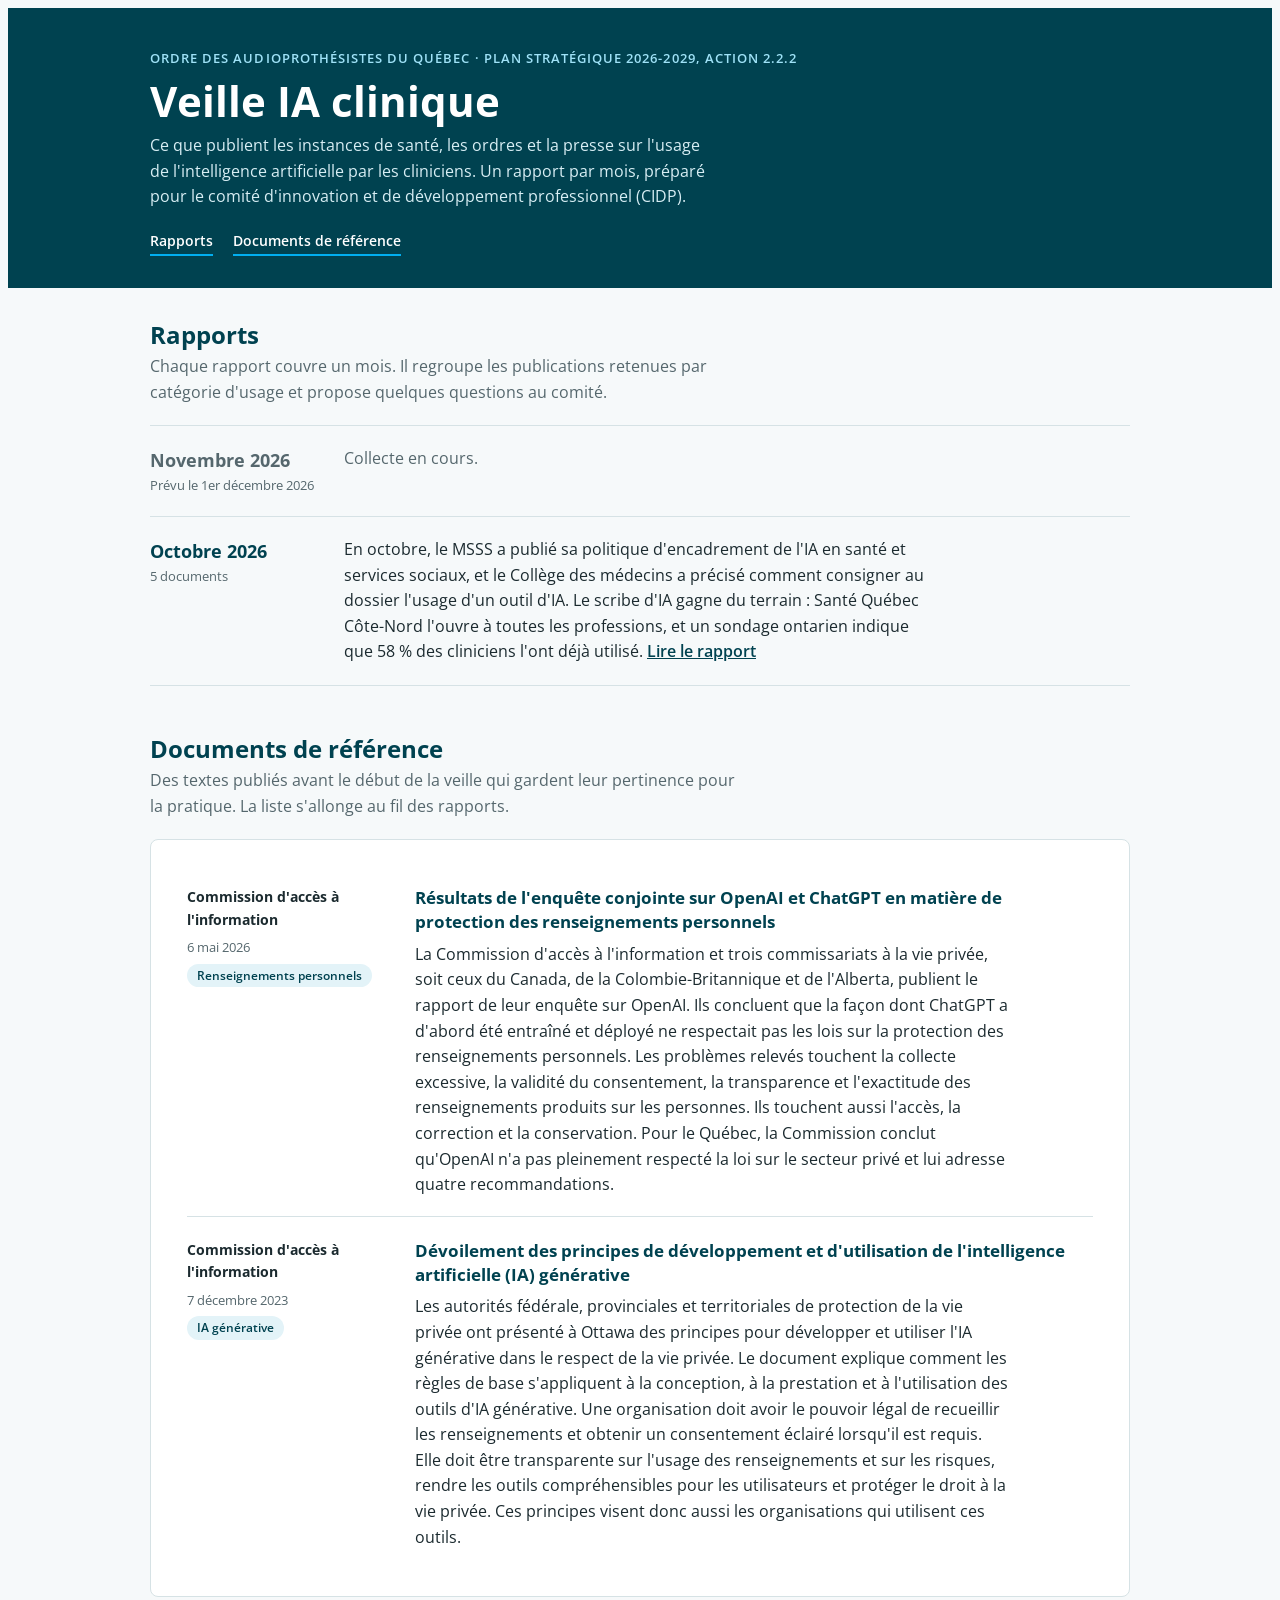
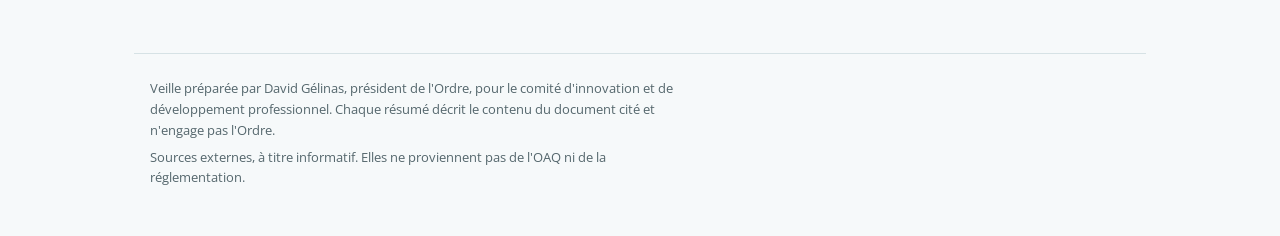
==== index.html @ c9b556d6 "Au plus 5 documents par rapport, grille de sélection ; octobre ramené à 5 Co-Authored-By: Claude Opu" ====
<!doctype html>
<html lang="fr-CA">
<head>
<meta charset="utf-8">
<meta name="viewport" content="width=device-width, initial-scale=1, viewport-fit=cover">
<title>Veille IA clinique</title>
<link rel="stylesheet" href="https://fonts.googleapis.com/css2?family=Open+Sans:ital,wght@0,400;0,600;0,700;1,400&amp;display=swap">
<link rel="stylesheet" href="assets/style.css">
</head>
<body>
<header class="bandeau">
  <div class="cadre">
    <span class="surtitre">Ordre des audioprothésistes du Québec · Plan stratégique 2026-2029, action 2.2.2</span>
    <h1>Veille IA clinique</h1>
    <p class="sous-titre">Ce que publient les instances de santé, les ordres et la presse sur l'usage de l'intelligence artificielle par les cliniciens. Un rapport par mois, préparé pour le comité d'innovation et de développement professionnel (CIDP).</p>
    <nav class="onglets" aria-label="Sections">
      <a href="#rapports">Rapports</a>
      <a href="#references">Documents de référence</a>
    </nav>
  </div>
</header>
<main>
  <div class="cadre">
    <section id="rapports" aria-labelledby="t-rapports">
      <div>
        <h2 id="t-rapports">Rapports</h2>
        <p class="intro">Chaque rapport couvre un mois. Il regroupe les publications retenues par catégorie d'usage et propose quelques questions au comité.</p>
      </div>
      <div class="liste-rapports">
        <div class="rapport-ligne a-venir">
          <div><div class="mois">Novembre 2026</div><div class="compte">Prévu le 1er décembre 2026</div></div>
          <p>Collecte en cours.</p>
        </div>
        <div class="rapport-ligne">
          <div><div class="mois">Octobre 2026</div><div class="compte">5 documents</div></div>
          <p>En octobre, le MSSS a publié sa politique d&#x27;encadrement de l&#x27;IA en santé et services sociaux, et le Collège des médecins a précisé comment consigner au dossier l&#x27;usage d&#x27;un outil d&#x27;IA. Le scribe d&#x27;IA gagne du terrain : Santé Québec Côte-Nord l&#x27;ouvre à toutes les professions, et un sondage ontarien indique que 58 % des cliniciens l&#x27;ont déjà utilisé. <a href="rapports/2026-10.html">Lire le rapport</a></p>
        </div>
      </div>
    </section>
    <section id="references" aria-labelledby="t-ref">
      <div>
        <h2 id="t-ref">Documents de référence</h2>
        <p class="intro">Des textes publiés avant le début de la veille qui gardent leur pertinence pour la pratique. La liste s'allonge au fil des rapports.</p>
      </div>
      <div class="rapport">
        <div class="rubrique">
        <div class="doc">
          <div class="meta"><span class="org">Commission d&#x27;accès à l&#x27;information</span><time datetime="2026-05-06">6 mai 2026</time><span class="puce">Renseignements personnels</span></div>
          <div class="corps">
            <h4><a href="https://www.cai.gouv.qc.ca/actualites/resultats-enquete-conjointe-sur-openai-chatgpt">Résultats de l&#x27;enquête conjointe sur OpenAI et ChatGPT en matière de protection des renseignements personnels</a></h4>
            <p>La Commission d&#x27;accès à l&#x27;information et trois commissariats à la vie privée, soit ceux du Canada, de la Colombie-Britannique et de l&#x27;Alberta, publient le rapport de leur enquête sur OpenAI. Ils concluent que la façon dont ChatGPT a d&#x27;abord été entraîné et déployé ne respectait pas les lois sur la protection des renseignements personnels. Les problèmes relevés touchent la collecte excessive, la validité du consentement, la transparence et l&#x27;exactitude des renseignements produits sur les personnes. Ils touchent aussi l&#x27;accès, la correction et la conservation. Pour le Québec, la Commission conclut qu&#x27;OpenAI n&#x27;a pas pleinement respecté la loi sur le secteur privé et lui adresse quatre recommandations.</p>
          </div>
        </div>
        <div class="doc">
          <div class="meta"><span class="org">Commission d&#x27;accès à l&#x27;information</span><time datetime="2023-12-07">7 décembre 2023</time><span class="puce">IA générative</span></div>
          <div class="corps">
            <h4><a href="https://www.cai.gouv.qc.ca/actualites/devoilement-principes-developpement-et-utilisation-intelligence-artificielle-ia-generative">Dévoilement des principes de développement et d&#x27;utilisation de l&#x27;intelligence artificielle (IA) générative</a></h4>
            <p>Les autorités fédérale, provinciales et territoriales de protection de la vie privée ont présenté à Ottawa des principes pour développer et utiliser l&#x27;IA générative dans le respect de la vie privée. Le document explique comment les règles de base s&#x27;appliquent à la conception, à la prestation et à l&#x27;utilisation des outils d&#x27;IA générative. Une organisation doit avoir le pouvoir légal de recueillir les renseignements et obtenir un consentement éclairé lorsqu&#x27;il est requis. Elle doit être transparente sur l&#x27;usage des renseignements et sur les risques, rendre les outils compréhensibles pour les utilisateurs et protéger le droit à la vie privée. Ces principes visent donc aussi les organisations qui utilisent ces outils.</p>
          </div>
        </div>
        </div>
      </div>
    </section>
  </div>
</main>
<footer>
  <div class="cadre">
    <p>Veille préparée par David Gélinas, président de l'Ordre, pour le comité d'innovation et de développement professionnel. Chaque résumé décrit le contenu du document cité et n'engage pas l'Ordre.</p>
    <p>Sources externes, à titre informatif. Elles ne proviennent pas de l'OAQ ni de la réglementation.</p>
  </div>
</footer>
</body>
</html>
---- assets/style.css ----
/* Bandeau plein largeur, puis une colonne de lecture. Chaque document = méta à gauche, résumé à droite (empilés sur téléphone) */
:root {
  --encre: #004250;      /* bleu-vert OAQ */
  --vif: #01AEF0;        /* accent OAQ, filets et puces seulement */
  --fond: #F6F9FA;
  --surface: #FFFFFF;
  --texte: #1B2A2F;
  --doux: #55676D;
  --filet: #D6E2E5;
  --bandeau-texte: #FFFFFF;
  --puce-fond: #E3F3F8;
  --puce-texte: #004250;
  --avis-fond: #FFF7E0;
  --avis-texte: #5C4300;
  --corps: "Open Sans", "Segoe UI", system-ui, -apple-system, sans-serif;
}
@media (prefers-color-scheme: dark) {
  :root:not([data-theme="light"]) {
    --encre: #7FD3EC; --vif: #01AEF0; --fond: #0E1A1E; --surface: #15252A; --texte: #E4EEF0;
    --doux: #9DB1B6; --filet: #26393F; --bandeau-texte: #FFFFFF; --puce-fond: #1D3A43; --puce-texte: #BEE9F6;
    --avis-fond: #3A3014; --avis-texte: #F3DFA6; color-scheme: dark;
  }
}
:root[data-theme="dark"] {
  --encre: #7FD3EC; --vif: #01AEF0; --fond: #0E1A1E; --surface: #15252A; --texte: #E4EEF0;
  --doux: #9DB1B6; --filet: #26393F; --bandeau-texte: #FFFFFF; --puce-fond: #1D3A43; --puce-texte: #BEE9F6;
  --avis-fond: #3A3014; --avis-texte: #F3DFA6; color-scheme: dark;
}
body { background: var(--fond); color: var(--texte); font-family: var(--corps); font-size: 16px; line-height: 1.6; }
.cadre { max-width: 980px; margin: 0 auto; padding-left: max(16px, env(safe-area-inset-left, 0px)); padding-right: max(16px, env(safe-area-inset-right, 0px)); }
header.bandeau { background: #004250; color: var(--bandeau-texte); }
header.bandeau .cadre { padding-block: 40px 32px; display: grid; gap: 8px; }
.surtitre { font-size: 13px; font-weight: 600; letter-spacing: .08em; text-transform: uppercase; color: #9FE2F7; }
h1 { margin: 0; font-size: clamp(30px, 5vw, 42px); line-height: 1.15; font-weight: 700; text-wrap: balance; }
.sous-titre { margin: 0; max-width: 62ch; color: #D7EEF4; }
nav.onglets { display: flex; flex-wrap: wrap; gap: 8px 20px; margin-top: 12px; }
nav.onglets a { color: #FFFFFF; font-weight: 600; font-size: 14px; text-decoration: none; border-bottom: 2px solid var(--vif); padding-bottom: 2px; }
nav.onglets a:focus-visible, a:focus-visible { outline: 2px solid var(--vif); outline-offset: 3px; }
main .cadre { padding-block: 32px 56px; display: grid; gap: 48px; }
h2 { margin: 0 0 4px; font-size: 24px; line-height: 1.25; color: var(--encre); text-wrap: balance; }
h3 { margin: 0; font-size: 18px; line-height: 1.35; text-wrap: balance; }
.intro { margin: 0; color: var(--doux); max-width: 65ch; }
section { display: grid; gap: 20px; }

/* Liste des rapports */
.liste-rapports { display: grid; gap: 0; border-top: 1px solid var(--filet); }
.rapport-ligne { display: grid; grid-template-columns: 170px 1fr; gap: 8px 24px; padding-block: 20px; border-bottom: 1px solid var(--filet); }
.rapport-ligne .mois { font-weight: 700; color: var(--encre); font-size: 18px; }
.rapport-ligne .compte { font-size: 13px; color: var(--doux); font-variant-numeric: tabular-nums; }
.rapport-ligne p { margin: 0; max-width: 65ch; }
.rapport-ligne a { color: var(--encre); font-weight: 600; }
.rapport-ligne.a-venir .mois, .rapport-ligne.a-venir p { color: var(--doux); }

/* Rapport */
.rapport { background: var(--surface); border: 1px solid var(--filet); border-radius: 8px; padding: 28px clamp(16px, 4vw, 36px); display: grid; gap: 28px; }
.rapport-tete { display: grid; gap: 8px; border-bottom: 3px solid var(--vif); padding-bottom: 20px; }
.rapport-tete .resume { margin: 0; max-width: 68ch; font-size: 17px; }
.rubrique { display: grid; gap: 4px; }
.rubrique > h3 { font-size: 13px; letter-spacing: .08em; text-transform: uppercase; color: var(--doux); font-weight: 700; padding-bottom: 8px; border-bottom: 1px solid var(--filet); }
.doc { display: grid; grid-template-columns: 200px minmax(0, 1fr); gap: 8px 28px; padding-block: 18px; border-bottom: 1px solid var(--filet); }
.rubrique .doc:last-child { border-bottom: 0; }
.doc .meta { display: grid; gap: 6px; align-content: start; font-size: 13px; color: var(--doux); }
.doc .meta .org { font-weight: 700; color: var(--texte); font-size: 14px; }
.doc .meta time { font-variant-numeric: tabular-nums; }
.puce { justify-self: start; background: var(--puce-fond); color: var(--puce-texte); border-radius: 999px; padding: 2px 10px; font-size: 12px; font-weight: 600; }
.doc .corps { display: grid; gap: 8px; min-width: 0; }
.doc .corps h4 { margin: 0; font-size: 17px; line-height: 1.4; }
.doc .corps h4 a { color: var(--encre); text-decoration: none; }
.doc .corps h4 a:hover { text-decoration: underline; }
.doc .corps p { margin: 0; max-width: 66ch; }
.questions { background: var(--puce-fond); border-radius: 8px; padding: 20px 24px; display: grid; gap: 10px; }
.questions h3 { color: var(--puce-texte); }
.questions ol { margin: 0; padding-left: 20px; display: grid; gap: 8px; }
.questions li { max-width: 68ch; }
footer .cadre { padding-block: 24px 40px; border-top: 1px solid var(--filet); font-size: 13px; color: var(--doux); display: grid; gap: 6px; }
footer p { margin: 0; max-width: 75ch; }

@media (max-width: 640px) {
  .rapport-ligne, .doc { grid-template-columns: 1fr; }
  .doc .meta { grid-auto-flow: row; }
}
@media (prefers-reduced-motion: no-preference) { html { scroll-behavior: smooth; } }
a.retour { color: #FFFFFF; font-size: 14px; font-weight: 600; text-decoration: none; }
a.retour:hover { text-decoration: underline; }
.rapport-tete .surtitre { color: var(--doux); }
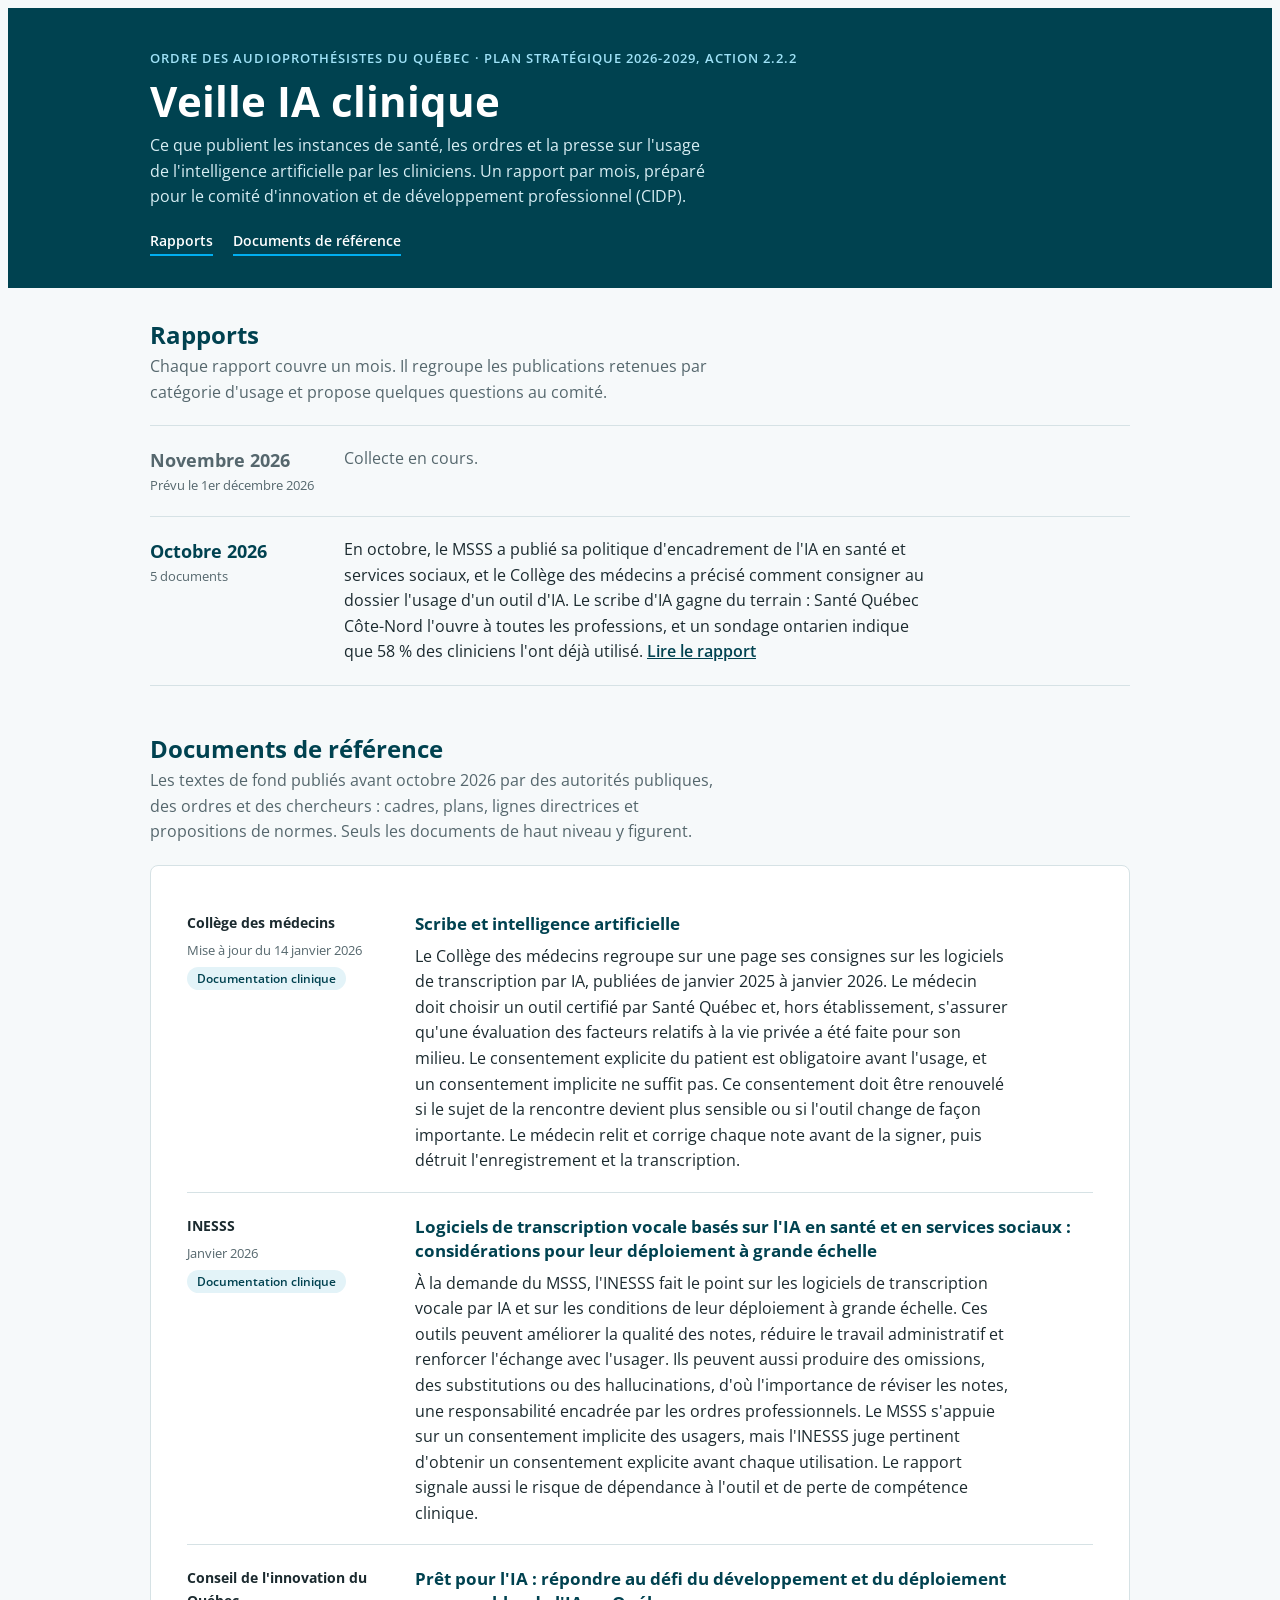
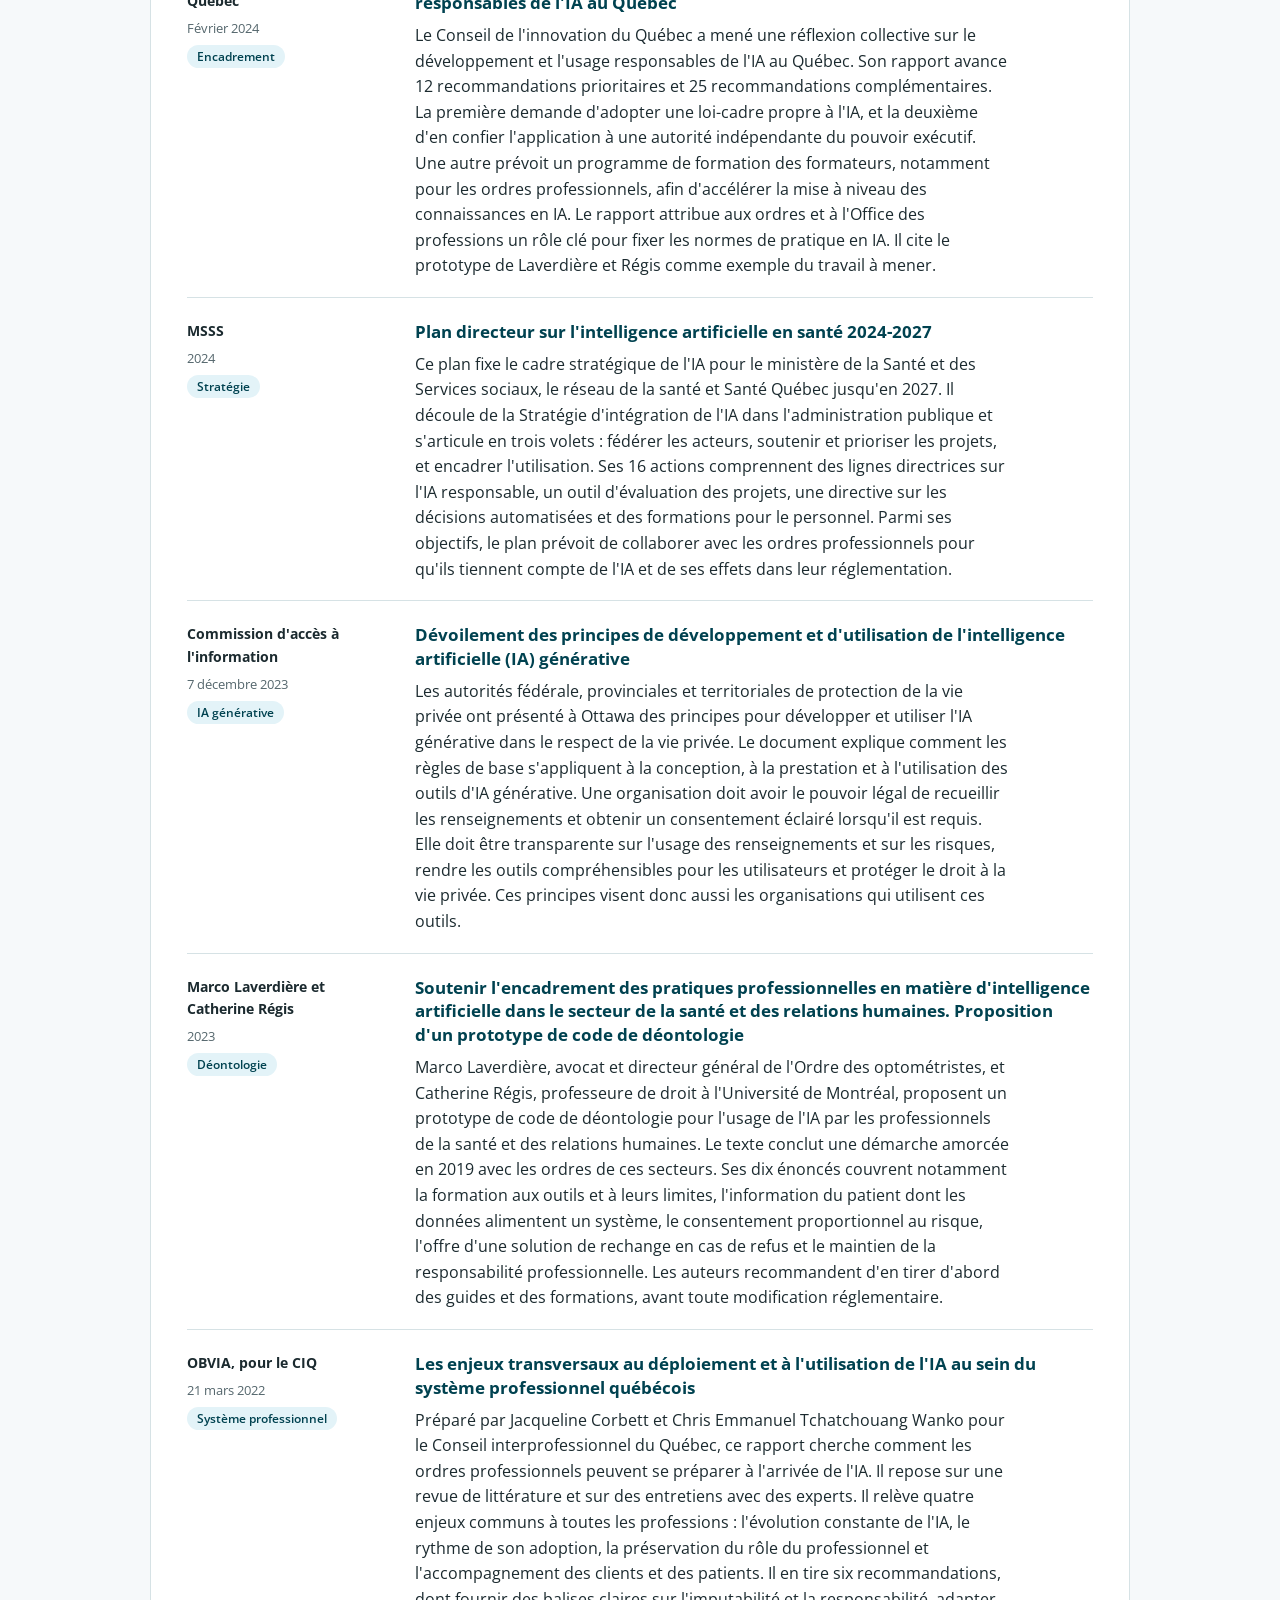
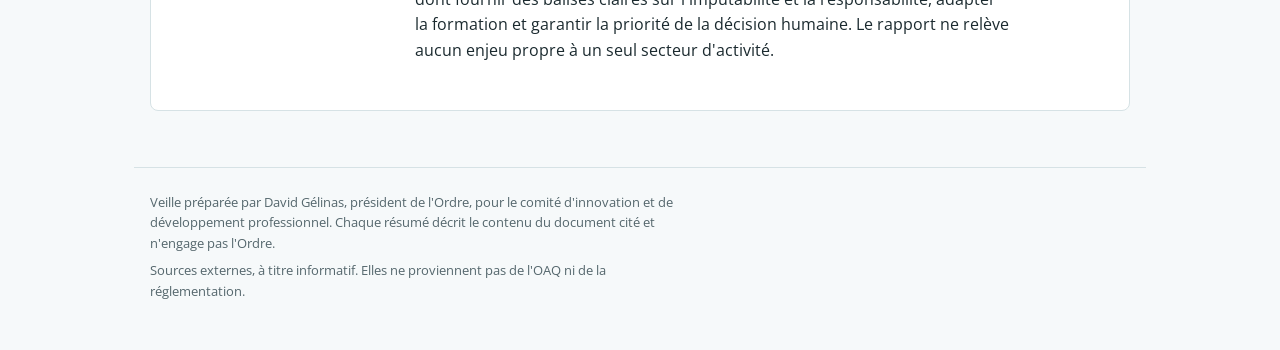
==== commit 0b0c21ef: "Documents de référence de haut niveau : 7 textes, dont le prototype de code de déontologie Laverdièr" ====
--- a/index.html
+++ b/index.html
@@ -40,15 +40,36 @@
     <section id="references" aria-labelledby="t-ref">
       <div>
         <h2 id="t-ref">Documents de référence</h2>
-        <p class="intro">Des textes publiés avant le début de la veille qui gardent leur pertinence pour la pratique. La liste s'allonge au fil des rapports.</p>
+        <p class="intro">Les textes de fond publiés avant octobre 2026 par des autorités publiques, des ordres et des chercheurs : cadres, plans, lignes directrices et propositions de normes. Seuls les documents de haut niveau y figurent.</p>
       </div>
       <div class="rapport">
         <div class="rubrique">
         <div class="doc">
-          <div class="meta"><span class="org">Commission d&#x27;accès à l&#x27;information</span><time datetime="2026-05-06">6 mai 2026</time><span class="puce">Renseignements personnels</span></div>
+          <div class="meta"><span class="org">Collège des médecins</span><time datetime="2026-01-14">Mise à jour du 14 janvier 2026</time><span class="puce">Documentation clinique</span></div>
           <div class="corps">
-            <h4><a href="https://www.cai.gouv.qc.ca/actualites/resultats-enquete-conjointe-sur-openai-chatgpt">Résultats de l&#x27;enquête conjointe sur OpenAI et ChatGPT en matière de protection des renseignements personnels</a></h4>
-            <p>La Commission d&#x27;accès à l&#x27;information et trois commissariats à la vie privée, soit ceux du Canada, de la Colombie-Britannique et de l&#x27;Alberta, publient le rapport de leur enquête sur OpenAI. Ils concluent que la façon dont ChatGPT a d&#x27;abord été entraîné et déployé ne respectait pas les lois sur la protection des renseignements personnels. Les problèmes relevés touchent la collecte excessive, la validité du consentement, la transparence et l&#x27;exactitude des renseignements produits sur les personnes. Ils touchent aussi l&#x27;accès, la correction et la conservation. Pour le Québec, la Commission conclut qu&#x27;OpenAI n&#x27;a pas pleinement respecté la loi sur le secteur privé et lui adresse quatre recommandations.</p>
+            <h4><a href="https://cms.cmq.org/files/documents/Pratiquer-medecine/IA/scribe-ia.pdf">Scribe et intelligence artificielle</a></h4>
+            <p>Le Collège des médecins regroupe sur une page ses consignes sur les logiciels de transcription par IA, publiées de janvier 2025 à janvier 2026. Le médecin doit choisir un outil certifié par Santé Québec et, hors établissement, s&#x27;assurer qu&#x27;une évaluation des facteurs relatifs à la vie privée a été faite pour son milieu. Le consentement explicite du patient est obligatoire avant l&#x27;usage, et un consentement implicite ne suffit pas. Ce consentement doit être renouvelé si le sujet de la rencontre devient plus sensible ou si l&#x27;outil change de façon importante. Le médecin relit et corrige chaque note avant de la signer, puis détruit l&#x27;enregistrement et la transcription.</p>
+          </div>
+        </div>
+        <div class="doc">
+          <div class="meta"><span class="org">INESSS</span><time datetime="2026-01">Janvier 2026</time><span class="puce">Documentation clinique</span></div>
+          <div class="corps">
+            <h4><a href="https://www.inesss.qc.ca/fileadmin/doc/INESSS/Rapports/Innov_non_pharma/Transcripteurs_IA_EC_INESSS.pdf">Logiciels de transcription vocale basés sur l&#x27;IA en santé et en services sociaux : considérations pour leur déploiement à grande échelle</a></h4>
+            <p>À la demande du MSSS, l&#x27;INESSS fait le point sur les logiciels de transcription vocale par IA et sur les conditions de leur déploiement à grande échelle. Ces outils peuvent améliorer la qualité des notes, réduire le travail administratif et renforcer l&#x27;échange avec l&#x27;usager. Ils peuvent aussi produire des omissions, des substitutions ou des hallucinations, d&#x27;où l&#x27;importance de réviser les notes, une responsabilité encadrée par les ordres professionnels. Le MSSS s&#x27;appuie sur un consentement implicite des usagers, mais l&#x27;INESSS juge pertinent d&#x27;obtenir un consentement explicite avant chaque utilisation. Le rapport signale aussi le risque de dépendance à l&#x27;outil et de perte de compétence clinique.</p>
+          </div>
+        </div>
+        <div class="doc">
+          <div class="meta"><span class="org">Conseil de l&#x27;innovation du Québec</span><time datetime="2024-02">Février 2024</time><span class="puce">Encadrement</span></div>
+          <div class="corps">
+            <h4><a href="https://conseilinnovation.quebec/wp-content/uploads/2024/02/Rapport_IA_CIQ.pdf">Prêt pour l&#x27;IA : répondre au défi du développement et du déploiement responsables de l&#x27;IA au Québec</a></h4>
+            <p>Le Conseil de l&#x27;innovation du Québec a mené une réflexion collective sur le développement et l&#x27;usage responsables de l&#x27;IA au Québec. Son rapport avance 12 recommandations prioritaires et 25 recommandations complémentaires. La première demande d&#x27;adopter une loi-cadre propre à l&#x27;IA, et la deuxième d&#x27;en confier l&#x27;application à une autorité indépendante du pouvoir exécutif. Une autre prévoit un programme de formation des formateurs, notamment pour les ordres professionnels, afin d&#x27;accélérer la mise à niveau des connaissances en IA. Le rapport attribue aux ordres et à l&#x27;Office des professions un rôle clé pour fixer les normes de pratique en IA. Il cite le prototype de Laverdière et Régis comme exemple du travail à mener.</p>
+          </div>
+        </div>
+        <div class="doc">
+          <div class="meta"><span class="org">MSSS</span><time datetime="2024">2024</time><span class="puce">Stratégie</span></div>
+          <div class="corps">
+            <h4><a href="https://publications.msss.gouv.qc.ca/msss/fichiers/2024/24-218-03W.pdf">Plan directeur sur l&#x27;intelligence artificielle en santé 2024-2027</a></h4>
+            <p>Ce plan fixe le cadre stratégique de l&#x27;IA pour le ministère de la Santé et des Services sociaux, le réseau de la santé et Santé Québec jusqu&#x27;en 2027. Il découle de la Stratégie d&#x27;intégration de l&#x27;IA dans l&#x27;administration publique et s&#x27;articule en trois volets : fédérer les acteurs, soutenir et prioriser les projets, et encadrer l&#x27;utilisation. Ses 16 actions comprennent des lignes directrices sur l&#x27;IA responsable, un outil d&#x27;évaluation des projets, une directive sur les décisions automatisées et des formations pour le personnel. Parmi ses objectifs, le plan prévoit de collaborer avec les ordres professionnels pour qu&#x27;ils tiennent compte de l&#x27;IA et de ses effets dans leur réglementation.</p>
           </div>
         </div>
         <div class="doc">
@@ -56,6 +77,20 @@
           <div class="corps">
             <h4><a href="https://www.cai.gouv.qc.ca/actualites/devoilement-principes-developpement-et-utilisation-intelligence-artificielle-ia-generative">Dévoilement des principes de développement et d&#x27;utilisation de l&#x27;intelligence artificielle (IA) générative</a></h4>
             <p>Les autorités fédérale, provinciales et territoriales de protection de la vie privée ont présenté à Ottawa des principes pour développer et utiliser l&#x27;IA générative dans le respect de la vie privée. Le document explique comment les règles de base s&#x27;appliquent à la conception, à la prestation et à l&#x27;utilisation des outils d&#x27;IA générative. Une organisation doit avoir le pouvoir légal de recueillir les renseignements et obtenir un consentement éclairé lorsqu&#x27;il est requis. Elle doit être transparente sur l&#x27;usage des renseignements et sur les risques, rendre les outils compréhensibles pour les utilisateurs et protéger le droit à la vie privée. Ces principes visent donc aussi les organisations qui utilisent ces outils.</p>
+          </div>
+        </div>
+        <div class="doc">
+          <div class="meta"><span class="org">Marco Laverdière et Catherine Régis</span><time datetime="2023">2023</time><span class="puce">Déontologie</span></div>
+          <div class="corps">
+            <h4><a href="https://declarationmontreal-iaresponsable.com/wp-content/uploads/2023/02/IA_code_deontologie_sante_V2.pdf">Soutenir l&#x27;encadrement des pratiques professionnelles en matière d&#x27;intelligence artificielle dans le secteur de la santé et des relations humaines. Proposition d&#x27;un prototype de code de déontologie</a></h4>
+            <p>Marco Laverdière, avocat et directeur général de l&#x27;Ordre des optométristes, et Catherine Régis, professeure de droit à l&#x27;Université de Montréal, proposent un prototype de code de déontologie pour l&#x27;usage de l&#x27;IA par les professionnels de la santé et des relations humaines. Le texte conclut une démarche amorcée en 2019 avec les ordres de ces secteurs. Ses dix énoncés couvrent notamment la formation aux outils et à leurs limites, l&#x27;information du patient dont les données alimentent un système, le consentement proportionnel au risque, l&#x27;offre d&#x27;une solution de rechange en cas de refus et le maintien de la responsabilité professionnelle. Les auteurs recommandent d&#x27;en tirer d&#x27;abord des guides et des formations, avant toute modification réglementaire.</p>
+          </div>
+        </div>
+        <div class="doc">
+          <div class="meta"><span class="org">OBVIA, pour le CIQ</span><time datetime="2022-03-21">21 mars 2022</time><span class="puce">Système professionnel</span></div>
+          <div class="corps">
+            <h4><a href="https://collections.banq.qc.ca/document/s/t/l4tBbgnQzgwV4Qays0_kVA">Les enjeux transversaux au déploiement et à l&#x27;utilisation de l&#x27;IA au sein du système professionnel québécois</a></h4>
+            <p>Préparé par Jacqueline Corbett et Chris Emmanuel Tchatchouang Wanko pour le Conseil interprofessionnel du Québec, ce rapport cherche comment les ordres professionnels peuvent se préparer à l&#x27;arrivée de l&#x27;IA. Il repose sur une revue de littérature et sur des entretiens avec des experts. Il relève quatre enjeux communs à toutes les professions : l&#x27;évolution constante de l&#x27;IA, le rythme de son adoption, la préservation du rôle du professionnel et l&#x27;accompagnement des clients et des patients. Il en tire six recommandations, dont fournir des balises claires sur l&#x27;imputabilité et la responsabilité, adapter la formation et garantir la priorité de la décision humaine. Le rapport ne relève aucun enjeu propre à un seul secteur d&#x27;activité.</p>
           </div>
         </div>
         </div>
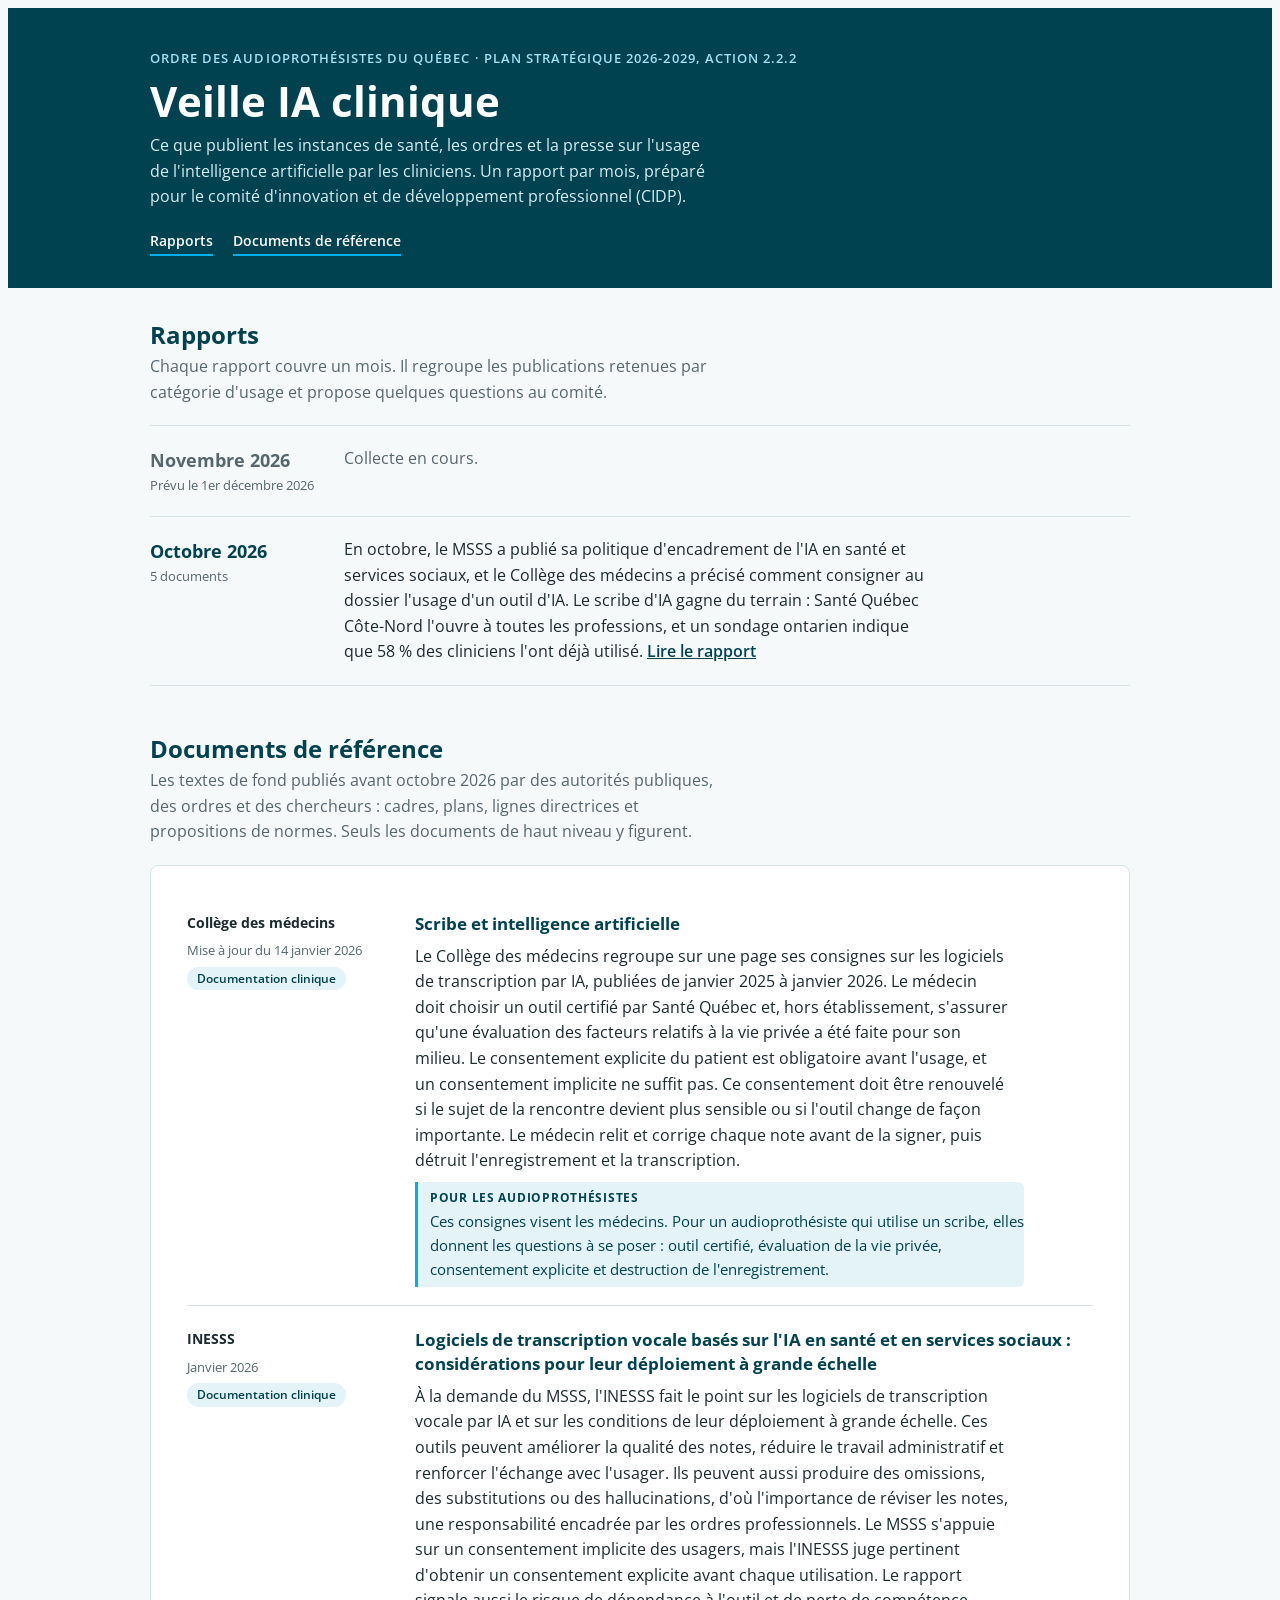
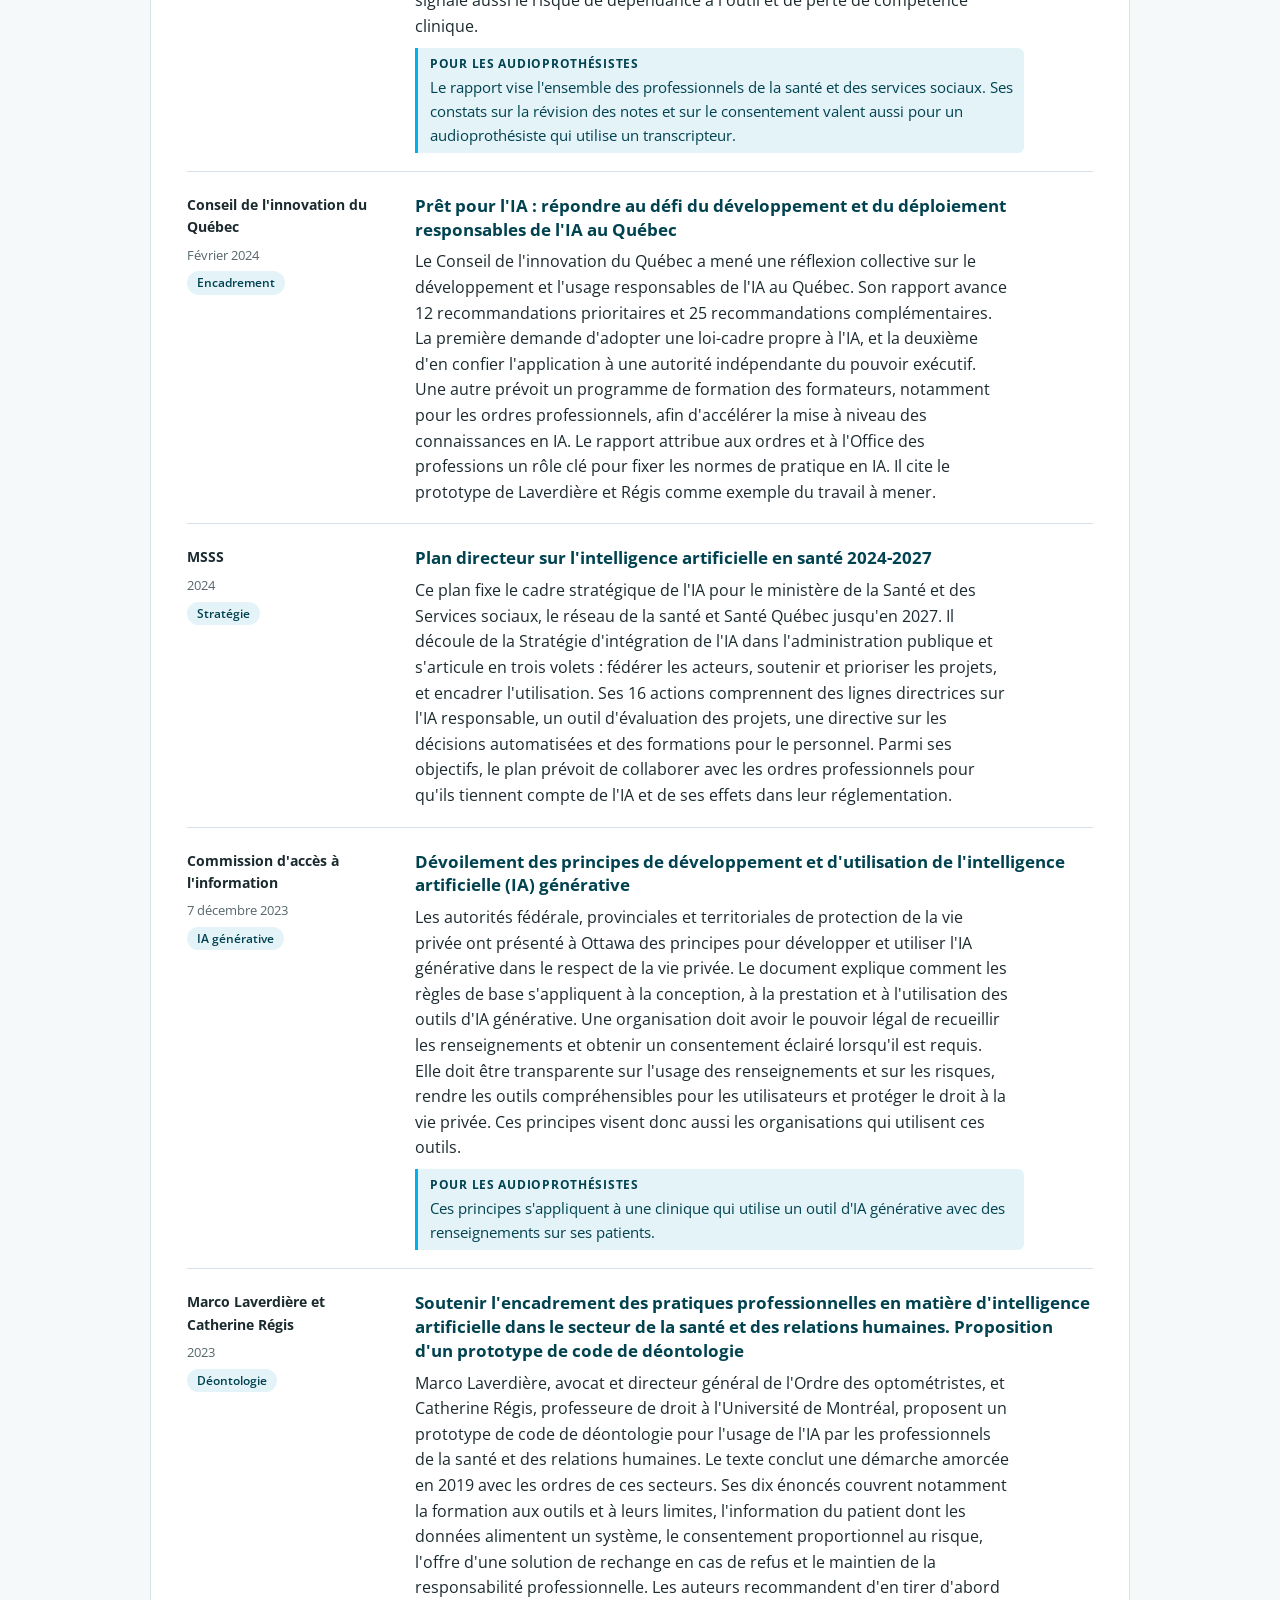
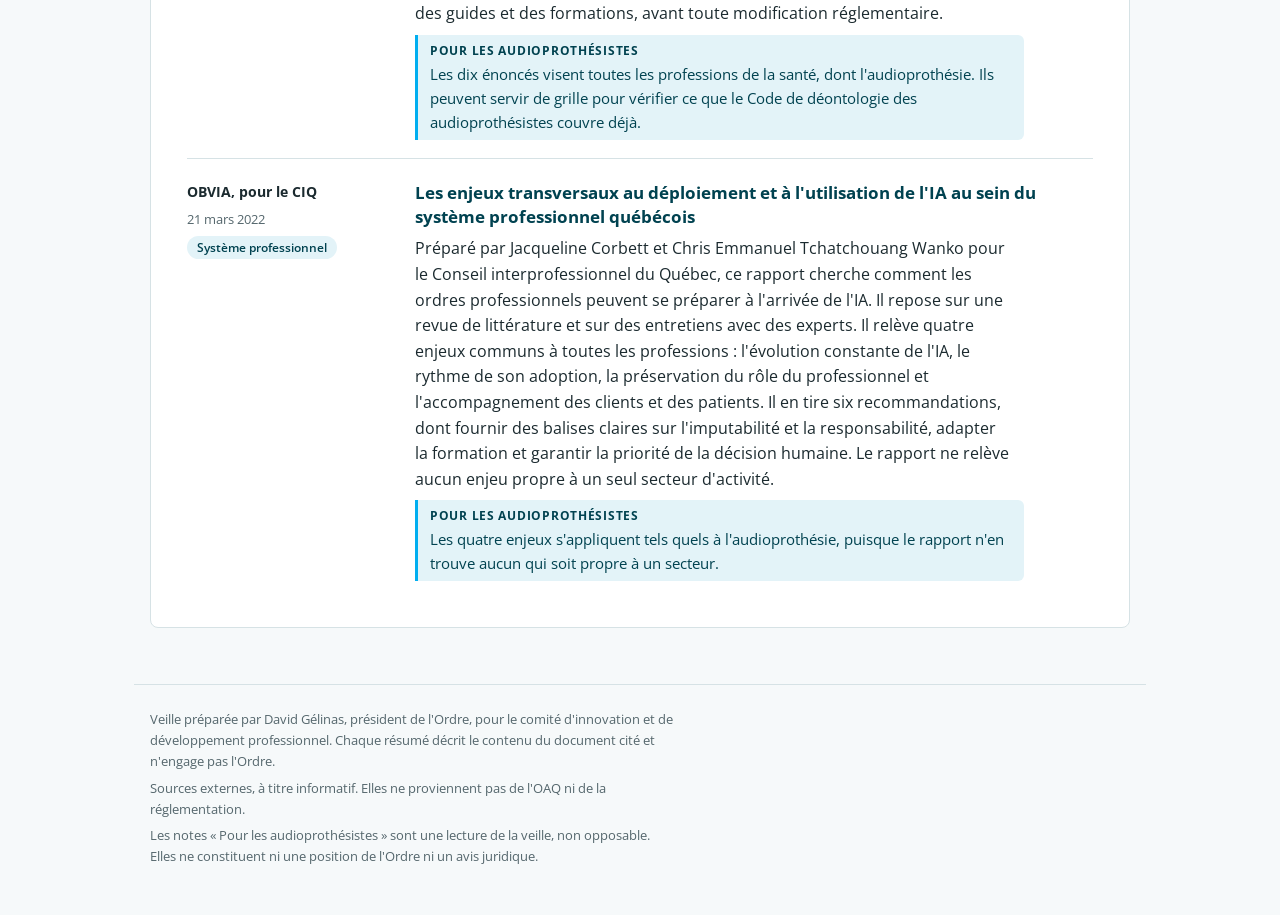
==== commit 8d51cc6a: "Note « Pour les audioprothésistes », seulement quand le document s'applique Co-Authored-By: Claude O" ====
--- a/index.html
+++ b/index.html
@@ -49,6 +49,7 @@
           <div class="corps">
             <h4><a href="https://cms.cmq.org/files/documents/Pratiquer-medecine/IA/scribe-ia.pdf">Scribe et intelligence artificielle</a></h4>
             <p>Le Collège des médecins regroupe sur une page ses consignes sur les logiciels de transcription par IA, publiées de janvier 2025 à janvier 2026. Le médecin doit choisir un outil certifié par Santé Québec et, hors établissement, s&#x27;assurer qu&#x27;une évaluation des facteurs relatifs à la vie privée a été faite pour son milieu. Le consentement explicite du patient est obligatoire avant l&#x27;usage, et un consentement implicite ne suffit pas. Ce consentement doit être renouvelé si le sujet de la rencontre devient plus sensible ou si l&#x27;outil change de façon importante. Le médecin relit et corrige chaque note avant de la signer, puis détruit l&#x27;enregistrement et la transcription.</p>
+            <p class="audio"><span class="audio-tag">Pour les audioprothésistes</span> Ces consignes visent les médecins. Pour un audioprothésiste qui utilise un scribe, elles donnent les questions à se poser : outil certifié, évaluation de la vie privée, consentement explicite et destruction de l&#x27;enregistrement.</p>
           </div>
         </div>
         <div class="doc">
@@ -56,6 +57,7 @@
           <div class="corps">
             <h4><a href="https://www.inesss.qc.ca/fileadmin/doc/INESSS/Rapports/Innov_non_pharma/Transcripteurs_IA_EC_INESSS.pdf">Logiciels de transcription vocale basés sur l&#x27;IA en santé et en services sociaux : considérations pour leur déploiement à grande échelle</a></h4>
             <p>À la demande du MSSS, l&#x27;INESSS fait le point sur les logiciels de transcription vocale par IA et sur les conditions de leur déploiement à grande échelle. Ces outils peuvent améliorer la qualité des notes, réduire le travail administratif et renforcer l&#x27;échange avec l&#x27;usager. Ils peuvent aussi produire des omissions, des substitutions ou des hallucinations, d&#x27;où l&#x27;importance de réviser les notes, une responsabilité encadrée par les ordres professionnels. Le MSSS s&#x27;appuie sur un consentement implicite des usagers, mais l&#x27;INESSS juge pertinent d&#x27;obtenir un consentement explicite avant chaque utilisation. Le rapport signale aussi le risque de dépendance à l&#x27;outil et de perte de compétence clinique.</p>
+            <p class="audio"><span class="audio-tag">Pour les audioprothésistes</span> Le rapport vise l&#x27;ensemble des professionnels de la santé et des services sociaux. Ses constats sur la révision des notes et sur le consentement valent aussi pour un audioprothésiste qui utilise un transcripteur.</p>
           </div>
         </div>
         <div class="doc">
@@ -77,6 +79,7 @@
           <div class="corps">
             <h4><a href="https://www.cai.gouv.qc.ca/actualites/devoilement-principes-developpement-et-utilisation-intelligence-artificielle-ia-generative">Dévoilement des principes de développement et d&#x27;utilisation de l&#x27;intelligence artificielle (IA) générative</a></h4>
             <p>Les autorités fédérale, provinciales et territoriales de protection de la vie privée ont présenté à Ottawa des principes pour développer et utiliser l&#x27;IA générative dans le respect de la vie privée. Le document explique comment les règles de base s&#x27;appliquent à la conception, à la prestation et à l&#x27;utilisation des outils d&#x27;IA générative. Une organisation doit avoir le pouvoir légal de recueillir les renseignements et obtenir un consentement éclairé lorsqu&#x27;il est requis. Elle doit être transparente sur l&#x27;usage des renseignements et sur les risques, rendre les outils compréhensibles pour les utilisateurs et protéger le droit à la vie privée. Ces principes visent donc aussi les organisations qui utilisent ces outils.</p>
+            <p class="audio"><span class="audio-tag">Pour les audioprothésistes</span> Ces principes s&#x27;appliquent à une clinique qui utilise un outil d&#x27;IA générative avec des renseignements sur ses patients.</p>
           </div>
         </div>
         <div class="doc">
@@ -84,6 +87,7 @@
           <div class="corps">
             <h4><a href="https://declarationmontreal-iaresponsable.com/wp-content/uploads/2023/02/IA_code_deontologie_sante_V2.pdf">Soutenir l&#x27;encadrement des pratiques professionnelles en matière d&#x27;intelligence artificielle dans le secteur de la santé et des relations humaines. Proposition d&#x27;un prototype de code de déontologie</a></h4>
             <p>Marco Laverdière, avocat et directeur général de l&#x27;Ordre des optométristes, et Catherine Régis, professeure de droit à l&#x27;Université de Montréal, proposent un prototype de code de déontologie pour l&#x27;usage de l&#x27;IA par les professionnels de la santé et des relations humaines. Le texte conclut une démarche amorcée en 2019 avec les ordres de ces secteurs. Ses dix énoncés couvrent notamment la formation aux outils et à leurs limites, l&#x27;information du patient dont les données alimentent un système, le consentement proportionnel au risque, l&#x27;offre d&#x27;une solution de rechange en cas de refus et le maintien de la responsabilité professionnelle. Les auteurs recommandent d&#x27;en tirer d&#x27;abord des guides et des formations, avant toute modification réglementaire.</p>
+            <p class="audio"><span class="audio-tag">Pour les audioprothésistes</span> Les dix énoncés visent toutes les professions de la santé, dont l&#x27;audioprothésie. Ils peuvent servir de grille pour vérifier ce que le Code de déontologie des audioprothésistes couvre déjà.</p>
           </div>
         </div>
         <div class="doc">
@@ -91,6 +95,7 @@
           <div class="corps">
             <h4><a href="https://collections.banq.qc.ca/document/s/t/l4tBbgnQzgwV4Qays0_kVA">Les enjeux transversaux au déploiement et à l&#x27;utilisation de l&#x27;IA au sein du système professionnel québécois</a></h4>
             <p>Préparé par Jacqueline Corbett et Chris Emmanuel Tchatchouang Wanko pour le Conseil interprofessionnel du Québec, ce rapport cherche comment les ordres professionnels peuvent se préparer à l&#x27;arrivée de l&#x27;IA. Il repose sur une revue de littérature et sur des entretiens avec des experts. Il relève quatre enjeux communs à toutes les professions : l&#x27;évolution constante de l&#x27;IA, le rythme de son adoption, la préservation du rôle du professionnel et l&#x27;accompagnement des clients et des patients. Il en tire six recommandations, dont fournir des balises claires sur l&#x27;imputabilité et la responsabilité, adapter la formation et garantir la priorité de la décision humaine. Le rapport ne relève aucun enjeu propre à un seul secteur d&#x27;activité.</p>
+            <p class="audio"><span class="audio-tag">Pour les audioprothésistes</span> Les quatre enjeux s&#x27;appliquent tels quels à l&#x27;audioprothésie, puisque le rapport n&#x27;en trouve aucun qui soit propre à un secteur.</p>
           </div>
         </div>
         </div>
@@ -102,6 +107,7 @@
   <div class="cadre">
     <p>Veille préparée par David Gélinas, président de l'Ordre, pour le comité d'innovation et de développement professionnel. Chaque résumé décrit le contenu du document cité et n'engage pas l'Ordre.</p>
     <p>Sources externes, à titre informatif. Elles ne proviennent pas de l'OAQ ni de la réglementation.</p>
+    <p>Les notes « Pour les audioprothésistes » sont une lecture de la veille, non opposable. Elles ne constituent ni une position de l'Ordre ni un avis juridique.</p>
   </div>
 </footer>
 </body>
--- a/assets/style.css
+++ b/assets/style.css
@@ -83,3 +83,5 @@
 a.retour { color: #FFFFFF; font-size: 14px; font-weight: 600; text-decoration: none; }
 a.retour:hover { text-decoration: underline; }
 .rapport-tete .surtitre { color: var(--doux); }
+.doc .corps p.audio { border-left: 3px solid var(--vif); padding: 6px 0 6px 12px; background: var(--puce-fond); color: var(--puce-texte); border-radius: 0 6px 6px 0; font-size: 15px; }
+.audio-tag { display: block; font-size: 12px; font-weight: 700; letter-spacing: .06em; text-transform: uppercase; margin-bottom: 2px; }
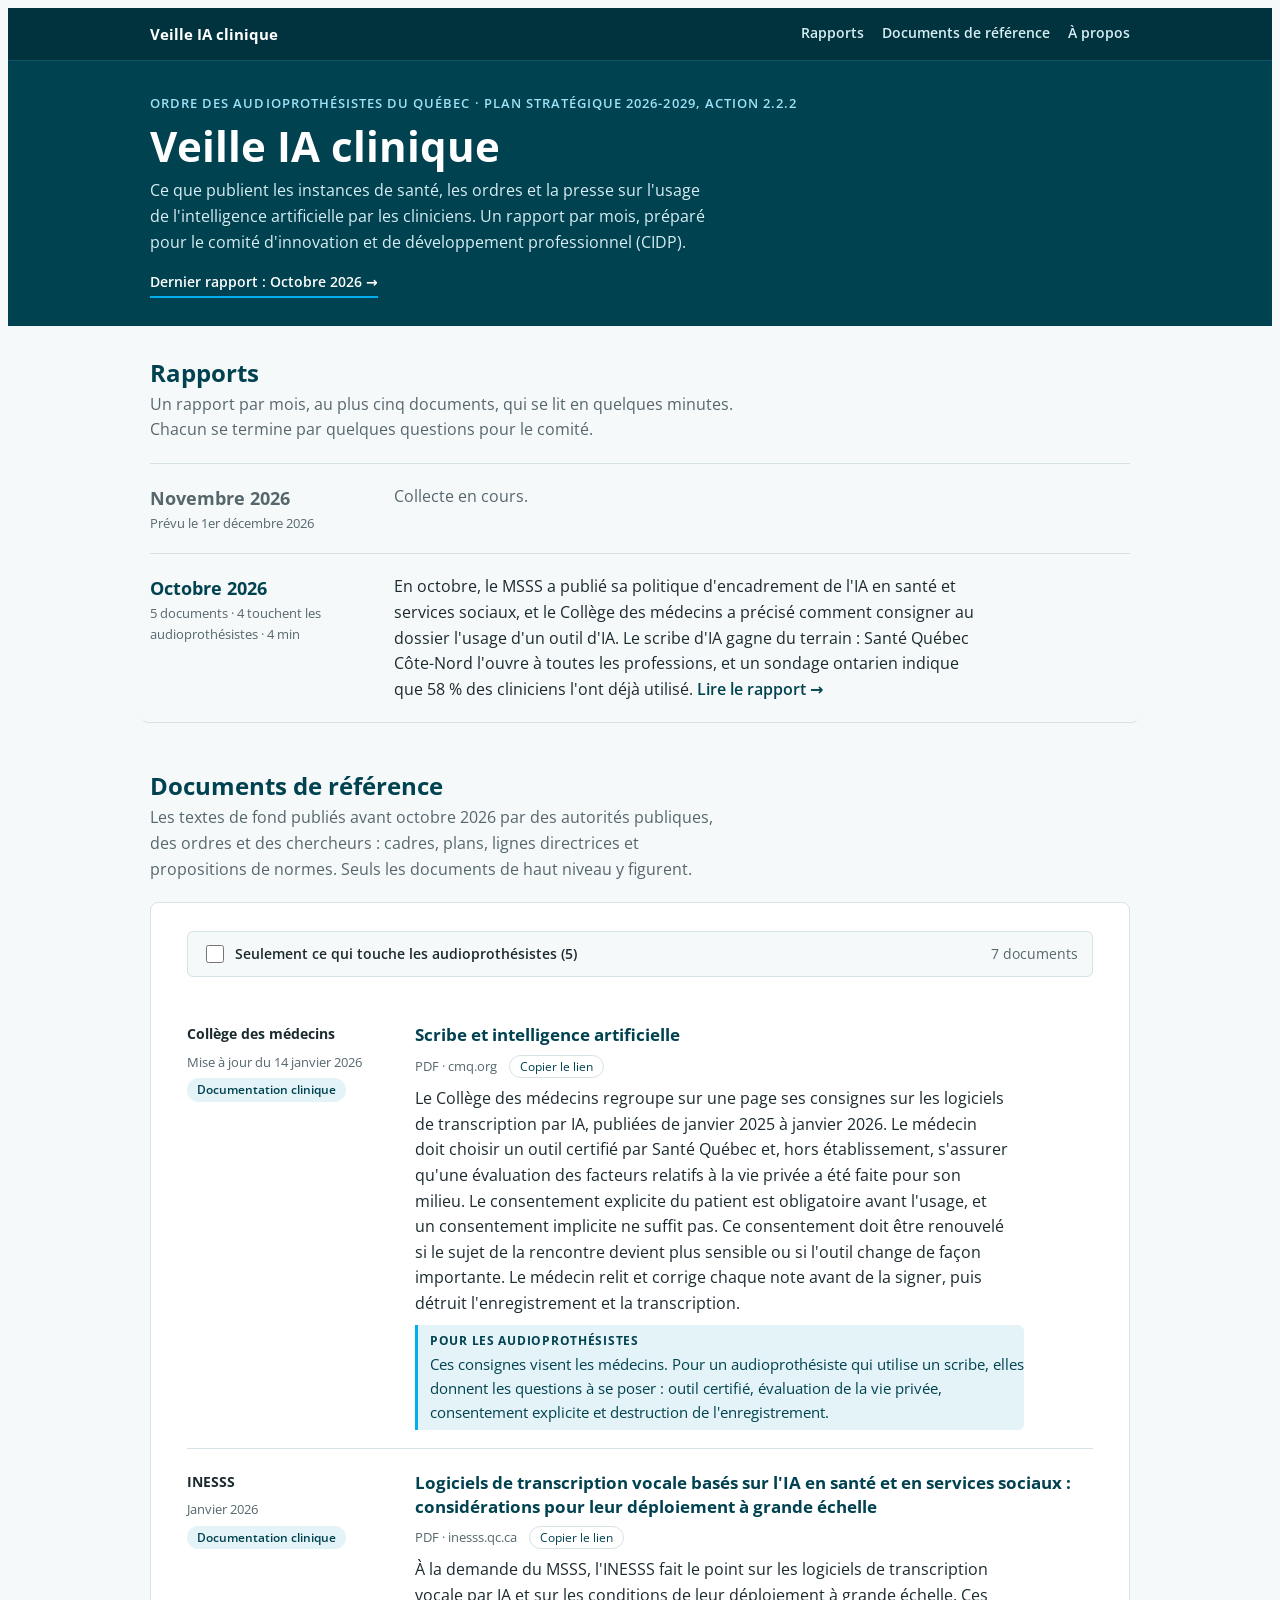
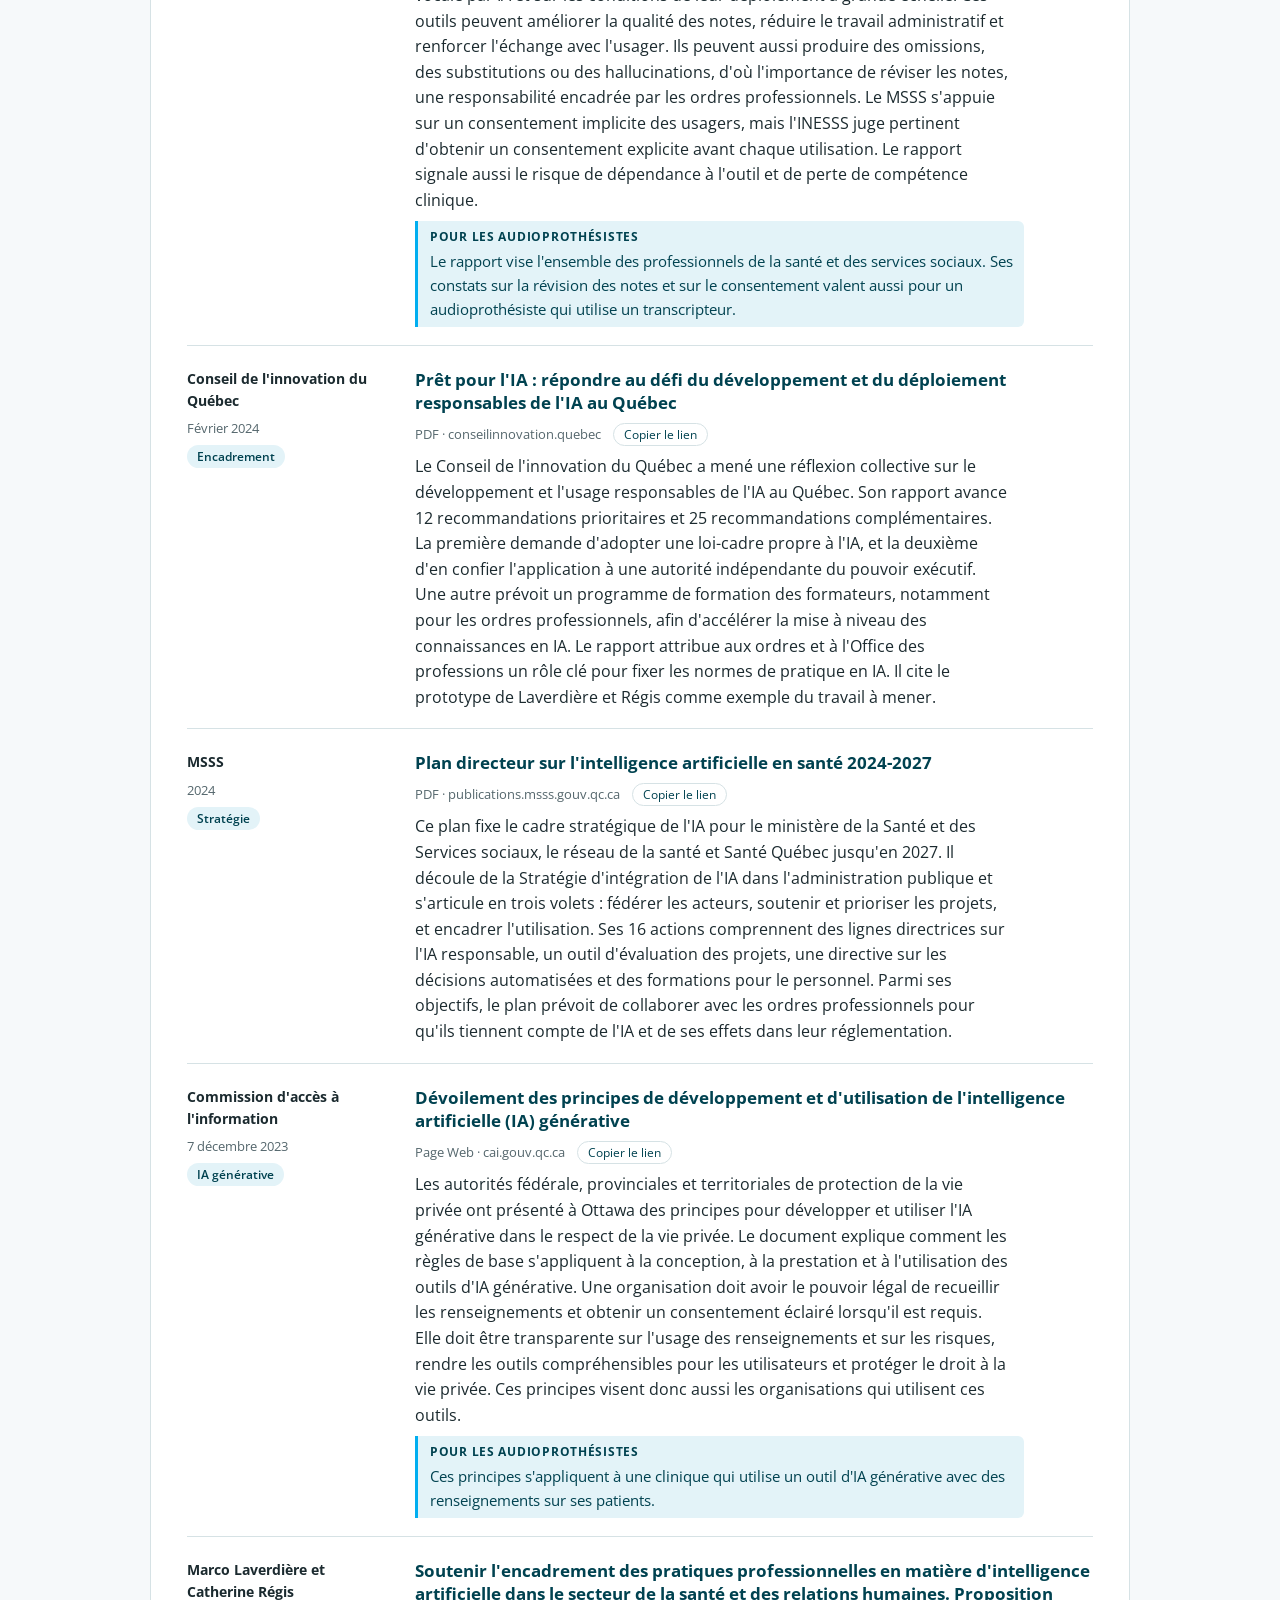
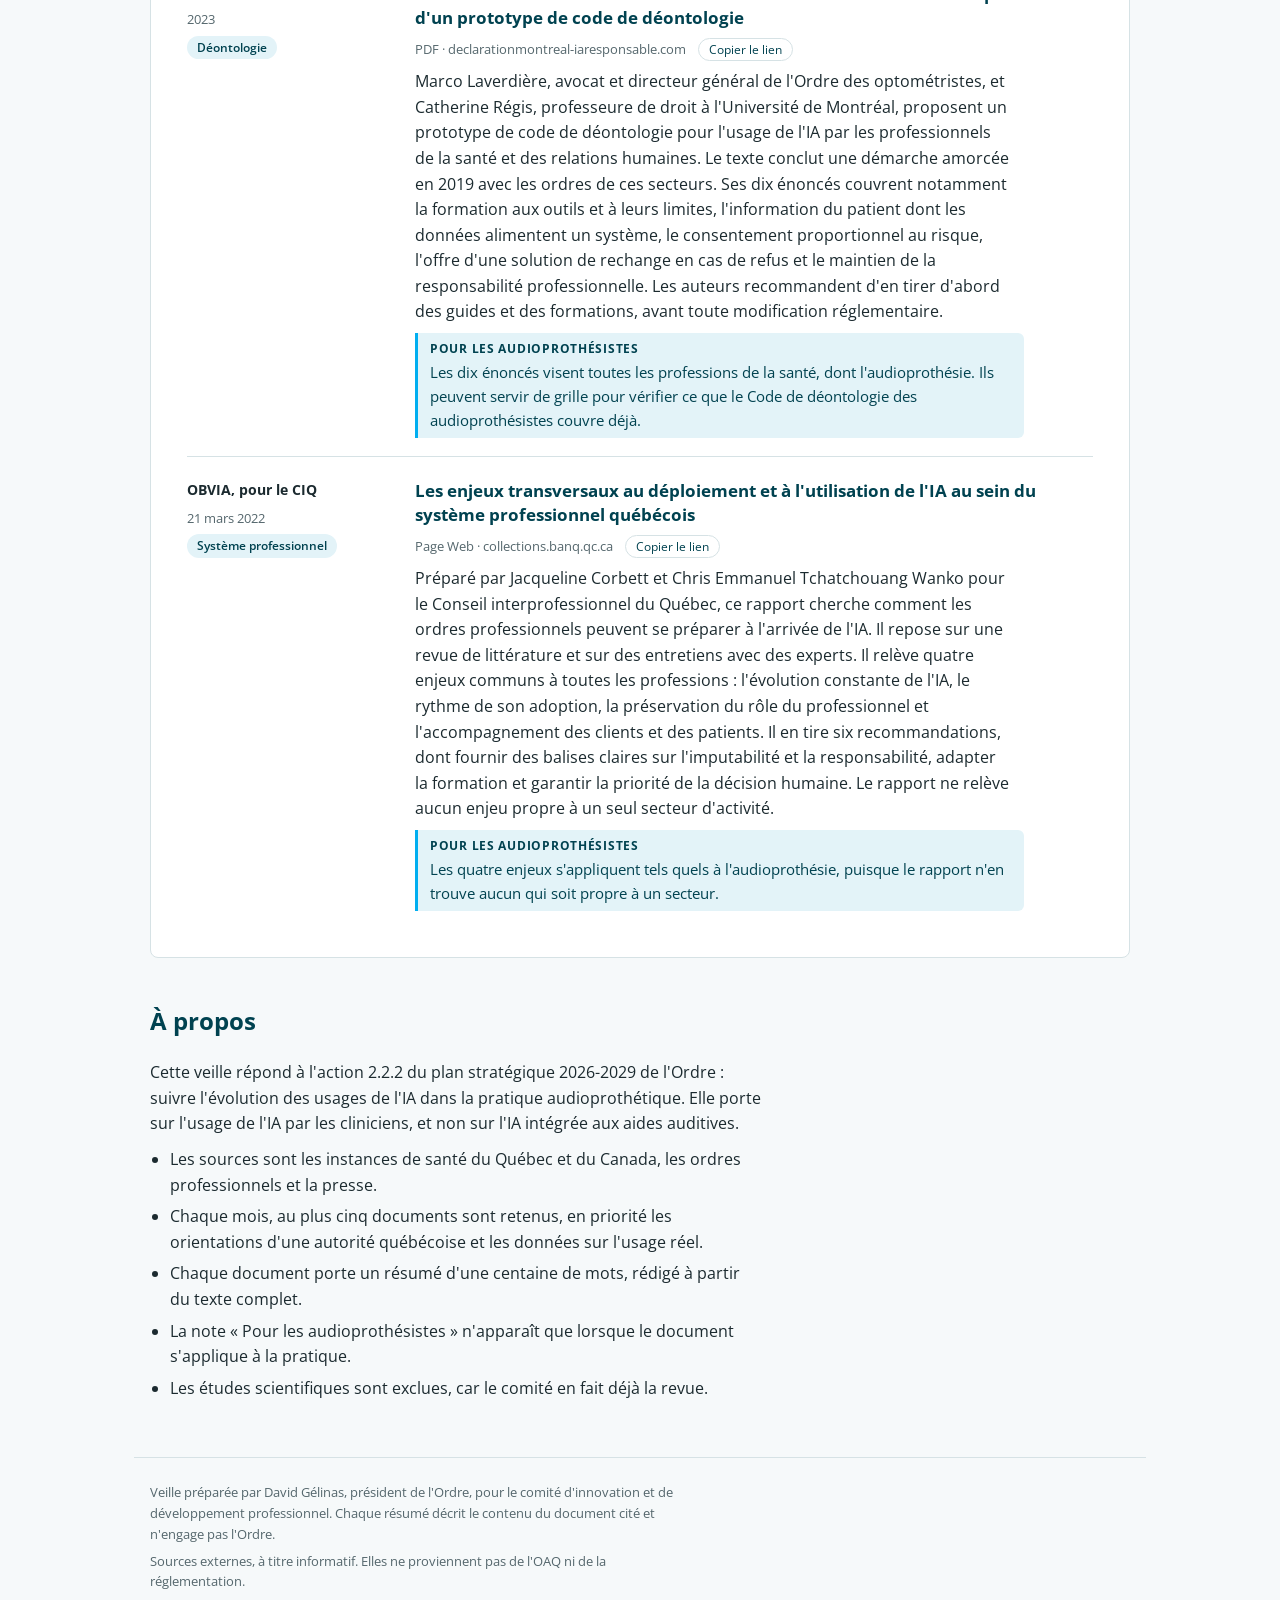
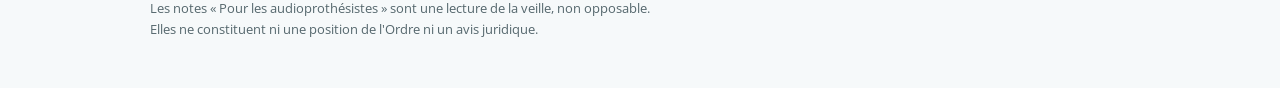
==== commit 346cfcd0: "Navigation : barre fixe, sommaire du rapport, filtre audioprothésistes, liens partageables, impressi" ====
--- a/index.html
+++ b/index.html
@@ -8,33 +8,41 @@
 <link rel="stylesheet" href="assets/style.css">
 </head>
 <body>
+<a class="sauter" href="#contenu">Aller au contenu</a>
+<nav class="barre" aria-label="Navigation principale">
+  <div class="cadre barre-interieur">
+    <a class="marque" href="index.html">Veille IA clinique</a>
+    <div class="barre-liens">
+      <a href="index.html#rapports">Rapports</a>
+      <a href="index.html#references">Documents de référence</a>
+      <a href="index.html#a-propos">À propos</a>
+    </div>
+  </div>
+</nav>
 <header class="bandeau">
   <div class="cadre">
     <span class="surtitre">Ordre des audioprothésistes du Québec · Plan stratégique 2026-2029, action 2.2.2</span>
     <h1>Veille IA clinique</h1>
     <p class="sous-titre">Ce que publient les instances de santé, les ordres et la presse sur l'usage de l'intelligence artificielle par les cliniciens. Un rapport par mois, préparé pour le comité d'innovation et de développement professionnel (CIDP).</p>
-    <nav class="onglets" aria-label="Sections">
-      <a href="#rapports">Rapports</a>
-      <a href="#references">Documents de référence</a>
-    </nav>
+    <a class="dernier" href="rapports/2026-10.html">Dernier rapport : Octobre 2026 →</a>
   </div>
 </header>
-<main>
+<main id="contenu">
   <div class="cadre">
     <section id="rapports" aria-labelledby="t-rapports">
       <div>
         <h2 id="t-rapports">Rapports</h2>
-        <p class="intro">Chaque rapport couvre un mois. Il regroupe les publications retenues par catégorie d'usage et propose quelques questions au comité.</p>
+        <p class="intro">Un rapport par mois, au plus cinq documents, qui se lit en quelques minutes. Chacun se termine par quelques questions pour le comité.</p>
       </div>
       <div class="liste-rapports">
         <div class="rapport-ligne a-venir">
           <div><div class="mois">Novembre 2026</div><div class="compte">Prévu le 1er décembre 2026</div></div>
           <p>Collecte en cours.</p>
         </div>
-        <div class="rapport-ligne">
-          <div><div class="mois">Octobre 2026</div><div class="compte">5 documents</div></div>
-          <p>En octobre, le MSSS a publié sa politique d&#x27;encadrement de l&#x27;IA en santé et services sociaux, et le Collège des médecins a précisé comment consigner au dossier l&#x27;usage d&#x27;un outil d&#x27;IA. Le scribe d&#x27;IA gagne du terrain : Santé Québec Côte-Nord l&#x27;ouvre à toutes les professions, et un sondage ontarien indique que 58 % des cliniciens l&#x27;ont déjà utilisé. <a href="rapports/2026-10.html">Lire le rapport</a></p>
-        </div>
+        <a class="rapport-ligne lien-bloc" href="rapports/2026-10.html">
+          <div><div class="mois">Octobre 2026</div><div class="compte">5 documents · 4 touchent les audioprothésistes · 4 min</div></div>
+          <p>En octobre, le MSSS a publié sa politique d&#x27;encadrement de l&#x27;IA en santé et services sociaux, et le Collège des médecins a précisé comment consigner au dossier l&#x27;usage d&#x27;un outil d&#x27;IA. Le scribe d&#x27;IA gagne du terrain : Santé Québec Côte-Nord l&#x27;ouvre à toutes les professions, et un sondage ontarien indique que 58 % des cliniciens l&#x27;ont déjà utilisé. <span class="lire">Lire le rapport →</span></p>
+        </a>
       </div>
     </section>
     <section id="references" aria-labelledby="t-ref">
@@ -42,63 +50,89 @@
         <h2 id="t-ref">Documents de référence</h2>
         <p class="intro">Les textes de fond publiés avant octobre 2026 par des autorités publiques, des ordres et des chercheurs : cadres, plans, lignes directrices et propositions de normes. Seuls les documents de haut niveau y figurent.</p>
       </div>
-      <div class="rapport">
+      <div class="rapport" id="liste-references">
+      <div class="outils">
+        <label class="bascule"><input type="checkbox" class="filtre-audio"> Seulement ce qui touche les audioprothésistes (5)</label>
+        <span class="compte-filtre" data-compte="liste-references" aria-live="polite">7 documents</span>
+      </div>
         <div class="rubrique">
-        <div class="doc">
+        <div class="doc a-audio" id="ref-scribe-et-intelligence-artificielle">
           <div class="meta"><span class="org">Collège des médecins</span><time datetime="2026-01-14">Mise à jour du 14 janvier 2026</time><span class="puce">Documentation clinique</span></div>
           <div class="corps">
-            <h4><a href="https://cms.cmq.org/files/documents/Pratiquer-medecine/IA/scribe-ia.pdf">Scribe et intelligence artificielle</a></h4>
+            <h4><a href="https://cms.cmq.org/files/documents/Pratiquer-medecine/IA/scribe-ia.pdf" target="_blank" rel="noopener">Scribe et intelligence artificielle</a></h4>
+            <div class="source">PDF · cmq.org <button type="button" class="copier" data-ancre="ref-scribe-et-intelligence-artificielle">Copier le lien</button></div>
             <p>Le Collège des médecins regroupe sur une page ses consignes sur les logiciels de transcription par IA, publiées de janvier 2025 à janvier 2026. Le médecin doit choisir un outil certifié par Santé Québec et, hors établissement, s&#x27;assurer qu&#x27;une évaluation des facteurs relatifs à la vie privée a été faite pour son milieu. Le consentement explicite du patient est obligatoire avant l&#x27;usage, et un consentement implicite ne suffit pas. Ce consentement doit être renouvelé si le sujet de la rencontre devient plus sensible ou si l&#x27;outil change de façon importante. Le médecin relit et corrige chaque note avant de la signer, puis détruit l&#x27;enregistrement et la transcription.</p>
             <p class="audio"><span class="audio-tag">Pour les audioprothésistes</span> Ces consignes visent les médecins. Pour un audioprothésiste qui utilise un scribe, elles donnent les questions à se poser : outil certifié, évaluation de la vie privée, consentement explicite et destruction de l&#x27;enregistrement.</p>
           </div>
         </div>
-        <div class="doc">
+        <div class="doc a-audio" id="ref-logiciels-de-transcription-vocale-bases-sur-l-ia-en-sante-et">
           <div class="meta"><span class="org">INESSS</span><time datetime="2026-01">Janvier 2026</time><span class="puce">Documentation clinique</span></div>
           <div class="corps">
-            <h4><a href="https://www.inesss.qc.ca/fileadmin/doc/INESSS/Rapports/Innov_non_pharma/Transcripteurs_IA_EC_INESSS.pdf">Logiciels de transcription vocale basés sur l&#x27;IA en santé et en services sociaux : considérations pour leur déploiement à grande échelle</a></h4>
+            <h4><a href="https://www.inesss.qc.ca/fileadmin/doc/INESSS/Rapports/Innov_non_pharma/Transcripteurs_IA_EC_INESSS.pdf" target="_blank" rel="noopener">Logiciels de transcription vocale basés sur l&#x27;IA en santé et en services sociaux : considérations pour leur déploiement à grande échelle</a></h4>
+            <div class="source">PDF · inesss.qc.ca <button type="button" class="copier" data-ancre="ref-logiciels-de-transcription-vocale-bases-sur-l-ia-en-sante-et">Copier le lien</button></div>
             <p>À la demande du MSSS, l&#x27;INESSS fait le point sur les logiciels de transcription vocale par IA et sur les conditions de leur déploiement à grande échelle. Ces outils peuvent améliorer la qualité des notes, réduire le travail administratif et renforcer l&#x27;échange avec l&#x27;usager. Ils peuvent aussi produire des omissions, des substitutions ou des hallucinations, d&#x27;où l&#x27;importance de réviser les notes, une responsabilité encadrée par les ordres professionnels. Le MSSS s&#x27;appuie sur un consentement implicite des usagers, mais l&#x27;INESSS juge pertinent d&#x27;obtenir un consentement explicite avant chaque utilisation. Le rapport signale aussi le risque de dépendance à l&#x27;outil et de perte de compétence clinique.</p>
             <p class="audio"><span class="audio-tag">Pour les audioprothésistes</span> Le rapport vise l&#x27;ensemble des professionnels de la santé et des services sociaux. Ses constats sur la révision des notes et sur le consentement valent aussi pour un audioprothésiste qui utilise un transcripteur.</p>
           </div>
         </div>
-        <div class="doc">
+        <div class="doc" id="ref-pret-pour-l-ia-repondre-au-defi-du-developpement-et-du-deplo">
           <div class="meta"><span class="org">Conseil de l&#x27;innovation du Québec</span><time datetime="2024-02">Février 2024</time><span class="puce">Encadrement</span></div>
           <div class="corps">
-            <h4><a href="https://conseilinnovation.quebec/wp-content/uploads/2024/02/Rapport_IA_CIQ.pdf">Prêt pour l&#x27;IA : répondre au défi du développement et du déploiement responsables de l&#x27;IA au Québec</a></h4>
+            <h4><a href="https://conseilinnovation.quebec/wp-content/uploads/2024/02/Rapport_IA_CIQ.pdf" target="_blank" rel="noopener">Prêt pour l&#x27;IA : répondre au défi du développement et du déploiement responsables de l&#x27;IA au Québec</a></h4>
+            <div class="source">PDF · conseilinnovation.quebec <button type="button" class="copier" data-ancre="ref-pret-pour-l-ia-repondre-au-defi-du-developpement-et-du-deplo">Copier le lien</button></div>
             <p>Le Conseil de l&#x27;innovation du Québec a mené une réflexion collective sur le développement et l&#x27;usage responsables de l&#x27;IA au Québec. Son rapport avance 12 recommandations prioritaires et 25 recommandations complémentaires. La première demande d&#x27;adopter une loi-cadre propre à l&#x27;IA, et la deuxième d&#x27;en confier l&#x27;application à une autorité indépendante du pouvoir exécutif. Une autre prévoit un programme de formation des formateurs, notamment pour les ordres professionnels, afin d&#x27;accélérer la mise à niveau des connaissances en IA. Le rapport attribue aux ordres et à l&#x27;Office des professions un rôle clé pour fixer les normes de pratique en IA. Il cite le prototype de Laverdière et Régis comme exemple du travail à mener.</p>
           </div>
         </div>
-        <div class="doc">
+        <div class="doc" id="ref-plan-directeur-sur-l-intelligence-artificielle-en-sante-2024">
           <div class="meta"><span class="org">MSSS</span><time datetime="2024">2024</time><span class="puce">Stratégie</span></div>
           <div class="corps">
-            <h4><a href="https://publications.msss.gouv.qc.ca/msss/fichiers/2024/24-218-03W.pdf">Plan directeur sur l&#x27;intelligence artificielle en santé 2024-2027</a></h4>
+            <h4><a href="https://publications.msss.gouv.qc.ca/msss/fichiers/2024/24-218-03W.pdf" target="_blank" rel="noopener">Plan directeur sur l&#x27;intelligence artificielle en santé 2024-2027</a></h4>
+            <div class="source">PDF · publications.msss.gouv.qc.ca <button type="button" class="copier" data-ancre="ref-plan-directeur-sur-l-intelligence-artificielle-en-sante-2024">Copier le lien</button></div>
             <p>Ce plan fixe le cadre stratégique de l&#x27;IA pour le ministère de la Santé et des Services sociaux, le réseau de la santé et Santé Québec jusqu&#x27;en 2027. Il découle de la Stratégie d&#x27;intégration de l&#x27;IA dans l&#x27;administration publique et s&#x27;articule en trois volets : fédérer les acteurs, soutenir et prioriser les projets, et encadrer l&#x27;utilisation. Ses 16 actions comprennent des lignes directrices sur l&#x27;IA responsable, un outil d&#x27;évaluation des projets, une directive sur les décisions automatisées et des formations pour le personnel. Parmi ses objectifs, le plan prévoit de collaborer avec les ordres professionnels pour qu&#x27;ils tiennent compte de l&#x27;IA et de ses effets dans leur réglementation.</p>
           </div>
         </div>
-        <div class="doc">
+        <div class="doc a-audio" id="ref-devoilement-des-principes-de-developpement-et-d-utilisation">
           <div class="meta"><span class="org">Commission d&#x27;accès à l&#x27;information</span><time datetime="2023-12-07">7 décembre 2023</time><span class="puce">IA générative</span></div>
           <div class="corps">
-            <h4><a href="https://www.cai.gouv.qc.ca/actualites/devoilement-principes-developpement-et-utilisation-intelligence-artificielle-ia-generative">Dévoilement des principes de développement et d&#x27;utilisation de l&#x27;intelligence artificielle (IA) générative</a></h4>
+            <h4><a href="https://www.cai.gouv.qc.ca/actualites/devoilement-principes-developpement-et-utilisation-intelligence-artificielle-ia-generative" target="_blank" rel="noopener">Dévoilement des principes de développement et d&#x27;utilisation de l&#x27;intelligence artificielle (IA) générative</a></h4>
+            <div class="source">Page Web · cai.gouv.qc.ca <button type="button" class="copier" data-ancre="ref-devoilement-des-principes-de-developpement-et-d-utilisation">Copier le lien</button></div>
             <p>Les autorités fédérale, provinciales et territoriales de protection de la vie privée ont présenté à Ottawa des principes pour développer et utiliser l&#x27;IA générative dans le respect de la vie privée. Le document explique comment les règles de base s&#x27;appliquent à la conception, à la prestation et à l&#x27;utilisation des outils d&#x27;IA générative. Une organisation doit avoir le pouvoir légal de recueillir les renseignements et obtenir un consentement éclairé lorsqu&#x27;il est requis. Elle doit être transparente sur l&#x27;usage des renseignements et sur les risques, rendre les outils compréhensibles pour les utilisateurs et protéger le droit à la vie privée. Ces principes visent donc aussi les organisations qui utilisent ces outils.</p>
             <p class="audio"><span class="audio-tag">Pour les audioprothésistes</span> Ces principes s&#x27;appliquent à une clinique qui utilise un outil d&#x27;IA générative avec des renseignements sur ses patients.</p>
           </div>
         </div>
-        <div class="doc">
+        <div class="doc a-audio" id="ref-soutenir-l-encadrement-des-pratiques-professionnelles-en-mat">
           <div class="meta"><span class="org">Marco Laverdière et Catherine Régis</span><time datetime="2023">2023</time><span class="puce">Déontologie</span></div>
           <div class="corps">
-            <h4><a href="https://declarationmontreal-iaresponsable.com/wp-content/uploads/2023/02/IA_code_deontologie_sante_V2.pdf">Soutenir l&#x27;encadrement des pratiques professionnelles en matière d&#x27;intelligence artificielle dans le secteur de la santé et des relations humaines. Proposition d&#x27;un prototype de code de déontologie</a></h4>
+            <h4><a href="https://declarationmontreal-iaresponsable.com/wp-content/uploads/2023/02/IA_code_deontologie_sante_V2.pdf" target="_blank" rel="noopener">Soutenir l&#x27;encadrement des pratiques professionnelles en matière d&#x27;intelligence artificielle dans le secteur de la santé et des relations humaines. Proposition d&#x27;un prototype de code de déontologie</a></h4>
+            <div class="source">PDF · declarationmontreal-iaresponsable.com <button type="button" class="copier" data-ancre="ref-soutenir-l-encadrement-des-pratiques-professionnelles-en-mat">Copier le lien</button></div>
             <p>Marco Laverdière, avocat et directeur général de l&#x27;Ordre des optométristes, et Catherine Régis, professeure de droit à l&#x27;Université de Montréal, proposent un prototype de code de déontologie pour l&#x27;usage de l&#x27;IA par les professionnels de la santé et des relations humaines. Le texte conclut une démarche amorcée en 2019 avec les ordres de ces secteurs. Ses dix énoncés couvrent notamment la formation aux outils et à leurs limites, l&#x27;information du patient dont les données alimentent un système, le consentement proportionnel au risque, l&#x27;offre d&#x27;une solution de rechange en cas de refus et le maintien de la responsabilité professionnelle. Les auteurs recommandent d&#x27;en tirer d&#x27;abord des guides et des formations, avant toute modification réglementaire.</p>
             <p class="audio"><span class="audio-tag">Pour les audioprothésistes</span> Les dix énoncés visent toutes les professions de la santé, dont l&#x27;audioprothésie. Ils peuvent servir de grille pour vérifier ce que le Code de déontologie des audioprothésistes couvre déjà.</p>
           </div>
         </div>
-        <div class="doc">
+        <div class="doc a-audio" id="ref-les-enjeux-transversaux-au-deploiement-et-a-l-utilisation-de">
           <div class="meta"><span class="org">OBVIA, pour le CIQ</span><time datetime="2022-03-21">21 mars 2022</time><span class="puce">Système professionnel</span></div>
           <div class="corps">
-            <h4><a href="https://collections.banq.qc.ca/document/s/t/l4tBbgnQzgwV4Qays0_kVA">Les enjeux transversaux au déploiement et à l&#x27;utilisation de l&#x27;IA au sein du système professionnel québécois</a></h4>
+            <h4><a href="https://collections.banq.qc.ca/document/s/t/l4tBbgnQzgwV4Qays0_kVA" target="_blank" rel="noopener">Les enjeux transversaux au déploiement et à l&#x27;utilisation de l&#x27;IA au sein du système professionnel québécois</a></h4>
+            <div class="source">Page Web · collections.banq.qc.ca <button type="button" class="copier" data-ancre="ref-les-enjeux-transversaux-au-deploiement-et-a-l-utilisation-de">Copier le lien</button></div>
             <p>Préparé par Jacqueline Corbett et Chris Emmanuel Tchatchouang Wanko pour le Conseil interprofessionnel du Québec, ce rapport cherche comment les ordres professionnels peuvent se préparer à l&#x27;arrivée de l&#x27;IA. Il repose sur une revue de littérature et sur des entretiens avec des experts. Il relève quatre enjeux communs à toutes les professions : l&#x27;évolution constante de l&#x27;IA, le rythme de son adoption, la préservation du rôle du professionnel et l&#x27;accompagnement des clients et des patients. Il en tire six recommandations, dont fournir des balises claires sur l&#x27;imputabilité et la responsabilité, adapter la formation et garantir la priorité de la décision humaine. Le rapport ne relève aucun enjeu propre à un seul secteur d&#x27;activité.</p>
             <p class="audio"><span class="audio-tag">Pour les audioprothésistes</span> Les quatre enjeux s&#x27;appliquent tels quels à l&#x27;audioprothésie, puisque le rapport n&#x27;en trouve aucun qui soit propre à un secteur.</p>
           </div>
         </div>
         </div>
+      </div>
+    </section>
+    <section id="a-propos" aria-labelledby="t-apropos">
+      <div>
+        <h2 id="t-apropos">À propos</h2>
+      </div>
+      <div class="apropos">
+        <p>Cette veille répond à l'action 2.2.2 du plan stratégique 2026-2029 de l'Ordre : suivre l'évolution des usages de l'IA dans la pratique audioprothétique. Elle porte sur l'usage de l'IA par les cliniciens, et non sur l'IA intégrée aux aides auditives.</p>
+        <ul>
+          <li>Les sources sont les instances de santé du Québec et du Canada, les ordres professionnels et la presse.</li>
+          <li>Chaque mois, au plus cinq documents sont retenus, en priorité les orientations d'une autorité québécoise et les données sur l'usage réel.</li>
+          <li>Chaque document porte un résumé d'une centaine de mots, rédigé à partir du texte complet.</li>
+          <li>La note « Pour les audioprothésistes » n'apparaît que lorsque le document s'applique à la pratique.</li>
+          <li>Les études scientifiques sont exclues, car le comité en fait déjà la revue.</li>
+        </ul>
       </div>
     </section>
   </div>
@@ -110,5 +144,42 @@
     <p>Les notes « Pour les audioprothésistes » sont une lecture de la veille, non opposable. Elles ne constituent ni une position de l'Ordre ni un avis juridique.</p>
   </div>
 </footer>
+<script>
+(function () {
+  var CLE = "veille-ia-audio";
+  var cases = document.querySelectorAll("input.filtre-audio");
+  function appliquer(actif) {
+    document.documentElement.classList.toggle("filtre-actif", actif);
+    cases.forEach(function (c) { c.checked = actif; });
+    document.querySelectorAll("[data-compte]").forEach(function (el) {
+      var bloc = document.getElementById(el.getAttribute("data-compte"));
+      if (!bloc) return;
+      var tous = bloc.querySelectorAll(".doc").length;
+      var vus = actif ? bloc.querySelectorAll(".doc.a-audio").length : tous;
+      el.textContent = actif ? vus + " sur " + tous + " documents affichés" : tous + " documents";
+    });
+  }
+  if (window.matchMedia && window.matchMedia("(max-width: 860px)").matches) {
+    document.querySelectorAll(".sommaire details").forEach(function (d) { d.open = false; });
+  }
+  var depart = false;
+  try { depart = localStorage.getItem(CLE) === "1"; } catch (x) {}
+  appliquer(depart);
+  cases.forEach(function (c) {
+    c.addEventListener("change", function () {
+      try { localStorage.setItem(CLE, c.checked ? "1" : "0"); } catch (x) {}
+      appliquer(c.checked);
+    });
+  });
+  document.querySelectorAll("button.copier").forEach(function (b) {
+    b.addEventListener("click", function () {
+      var url = location.href.split("#")[0] + "#" + b.getAttribute("data-ancre");
+      var fini = function () { b.textContent = "Lien copié"; setTimeout(function () { b.textContent = "Copier le lien"; }, 2000); };
+      if (navigator.clipboard) navigator.clipboard.writeText(url).then(fini, function () { location.hash = b.getAttribute("data-ancre"); });
+      else location.hash = b.getAttribute("data-ancre");
+    });
+  });
+})();
+</script>
 </body>
 </html>
--- a/assets/style.css
+++ b/assets/style.css
@@ -44,7 +44,7 @@
 
 /* Liste des rapports */
 .liste-rapports { display: grid; gap: 0; border-top: 1px solid var(--filet); }
-.rapport-ligne { display: grid; grid-template-columns: 170px 1fr; gap: 8px 24px; padding-block: 20px; border-bottom: 1px solid var(--filet); }
+.rapport-ligne { display: grid; grid-template-columns: 220px 1fr; gap: 8px 24px; padding-block: 20px; border-bottom: 1px solid var(--filet); }
 .rapport-ligne .mois { font-weight: 700; color: var(--encre); font-size: 18px; }
 .rapport-ligne .compte { font-size: 13px; color: var(--doux); font-variant-numeric: tabular-nums; }
 .rapport-ligne p { margin: 0; max-width: 65ch; }
@@ -85,3 +85,73 @@
 .rapport-tete .surtitre { color: var(--doux); }
 .doc .corps p.audio { border-left: 3px solid var(--vif); padding: 6px 0 6px 12px; background: var(--puce-fond); color: var(--puce-texte); border-radius: 0 6px 6px 0; font-size: 15px; }
 .audio-tag { display: block; font-size: 12px; font-weight: 700; letter-spacing: .06em; text-transform: uppercase; margin-bottom: 2px; }
+
+/* ---------- Navigation et ergonomie ---------- */
+html { scroll-padding-top: 72px; }
+.sauter { position: absolute; left: -9999px; top: 0; background: var(--surface); color: var(--encre); padding: 8px 12px; z-index: 30; }
+.sauter:focus { left: 16px; top: 8px; }
+nav.barre { position: sticky; top: 0; z-index: 20; background: #00333E; border-bottom: 1px solid #0B5463; padding-top: env(safe-area-inset-top, 0px); }
+.barre-interieur { display: flex; flex-wrap: wrap; align-items: center; justify-content: space-between; gap: 6px 20px; padding-block: 10px; }
+.marque { color: #FFFFFF; font-weight: 700; text-decoration: none; font-size: 15px; }
+.barre-liens { display: flex; flex-wrap: wrap; gap: 4px 18px; }
+.barre-liens a { color: #D7EEF4; text-decoration: none; font-size: 14px; font-weight: 600; padding-block: 4px; border-bottom: 2px solid transparent; }
+.barre-liens a:hover, .barre-liens a[aria-current="page"] { color: #FFFFFF; border-bottom-color: var(--vif); }
+header.bandeau .cadre { padding-block: 32px 28px; }
+.faits { display: flex; flex-wrap: wrap; gap: 4px 10px; margin: 4px 0 0; font-size: 14px; color: #D7EEF4; font-variant-numeric: tabular-nums; }
+.faits span + span::before { content: "·"; margin-right: 10px; color: #7FBFCE; }
+.dernier, a.retour { justify-self: start; color: #FFFFFF; font-weight: 600; font-size: 14px; text-decoration: none; border-bottom: 2px solid var(--vif); padding-bottom: 2px; margin-top: 8px; }
+.dernier:hover, a.retour:hover { color: #9FE2F7; }
+
+.rapport-grille { display: grid; grid-template-columns: 220px minmax(0, 1fr); gap: 32px; align-items: start; }
+.sommaire { position: sticky; top: 64px; font-size: 14px; }
+.sommaire summary { font-weight: 700; color: var(--encre); cursor: pointer; padding-bottom: 8px; list-style: none; }
+.sommaire summary::-webkit-details-marker { display: none; }
+.sommaire ol { list-style: none; margin: 0; padding: 0; display: grid; gap: 12px; }
+.sommaire ol ol { gap: 6px; margin-top: 6px; padding-left: 10px; border-left: 2px solid var(--filet); }
+.som-rub { font-size: 12px; font-weight: 700; letter-spacing: .06em; text-transform: uppercase; color: var(--doux); text-decoration: none; }
+a.som-rub:hover { color: var(--encre); }
+.sommaire ol ol a { color: var(--texte); text-decoration: none; }
+.sommaire ol ol a:hover { color: var(--encre); text-decoration: underline; }
+.pastille { display: inline-block; margin-left: 6px; font-size: 11px; font-weight: 700; color: var(--puce-texte); background: var(--puce-fond); border-radius: 999px; padding: 0 6px; }
+
+.outils { display: flex; flex-wrap: wrap; align-items: center; justify-content: space-between; gap: 8px 16px; padding: 10px 14px; background: var(--fond); border: 1px solid var(--filet); border-radius: 6px; font-size: 14px; }
+.bascule { display: inline-flex; align-items: center; gap: 8px; cursor: pointer; font-weight: 600; }
+.bascule input { width: 18px; height: 18px; accent-color: #004250; }
+.compte-filtre { color: var(--doux); font-variant-numeric: tabular-nums; }
+.filtre-actif .doc:not(.a-audio) { display: none; }
+.filtre-actif .rubrique:not(:has(.a-audio)) { display: none; }
+
+.doc { scroll-margin-top: 72px; }
+.doc .source { display: flex; flex-wrap: wrap; align-items: center; gap: 4px 12px; font-size: 13px; color: var(--doux); }
+button.copier { font: inherit; font-size: 12px; color: var(--encre); background: none; border: 1px solid var(--filet); border-radius: 999px; padding: 1px 10px; cursor: pointer; }
+button.copier:hover { border-color: var(--encre); }
+button.copier:focus-visible, .bascule input:focus-visible, .sommaire summary:focus-visible { outline: 2px solid var(--vif); outline-offset: 2px; }
+
+a.lien-bloc { color: inherit; text-decoration: none; border-radius: 6px; padding-inline: 8px; margin-inline: -8px; }
+a.lien-bloc:hover { background: var(--surface); }
+a.lien-bloc:hover .mois { text-decoration: underline; }
+.lire { color: var(--encre); font-weight: 600; white-space: nowrap; }
+.suite { display: flex; justify-content: space-between; gap: 16px; font-weight: 600; }
+.suite a { color: var(--encre); text-decoration: none; }
+.suite a:hover { text-decoration: underline; }
+.apropos { max-width: 68ch; display: grid; gap: 10px; }
+.apropos p { margin: 0; }
+.apropos ul { margin: 0; padding-left: 20px; display: grid; gap: 6px; }
+.vide { color: var(--doux); font-style: italic; margin: 0; }
+
+@media (max-width: 860px) {
+  .rapport-grille { grid-template-columns: 1fr; gap: 16px; }
+  .sommaire { position: static; background: var(--surface); border: 1px solid var(--filet); border-radius: 8px; padding: 12px 16px; }
+  .sommaire summary { padding-bottom: 0; }
+  .sommaire details[open] summary { padding-bottom: 10px; }
+}
+@media print {
+  nav.barre, .sauter, .outils, button.copier, .suite, .sommaire, .dernier, a.retour { display: none !important; }
+  header.bandeau { background: none; color: #000; }
+  header.bandeau .sous-titre, .faits, .surtitre { color: #333 !important; }
+  .rapport-grille { display: block; }
+  .rapport { border: 0; padding: 0; }
+  .doc { break-inside: avoid; }
+  .doc .corps h4 a::after { content: " (" attr(href) ")"; font-size: 11px; font-weight: 400; word-break: break-all; }
+  body { background: #fff; color: #000; }
+}
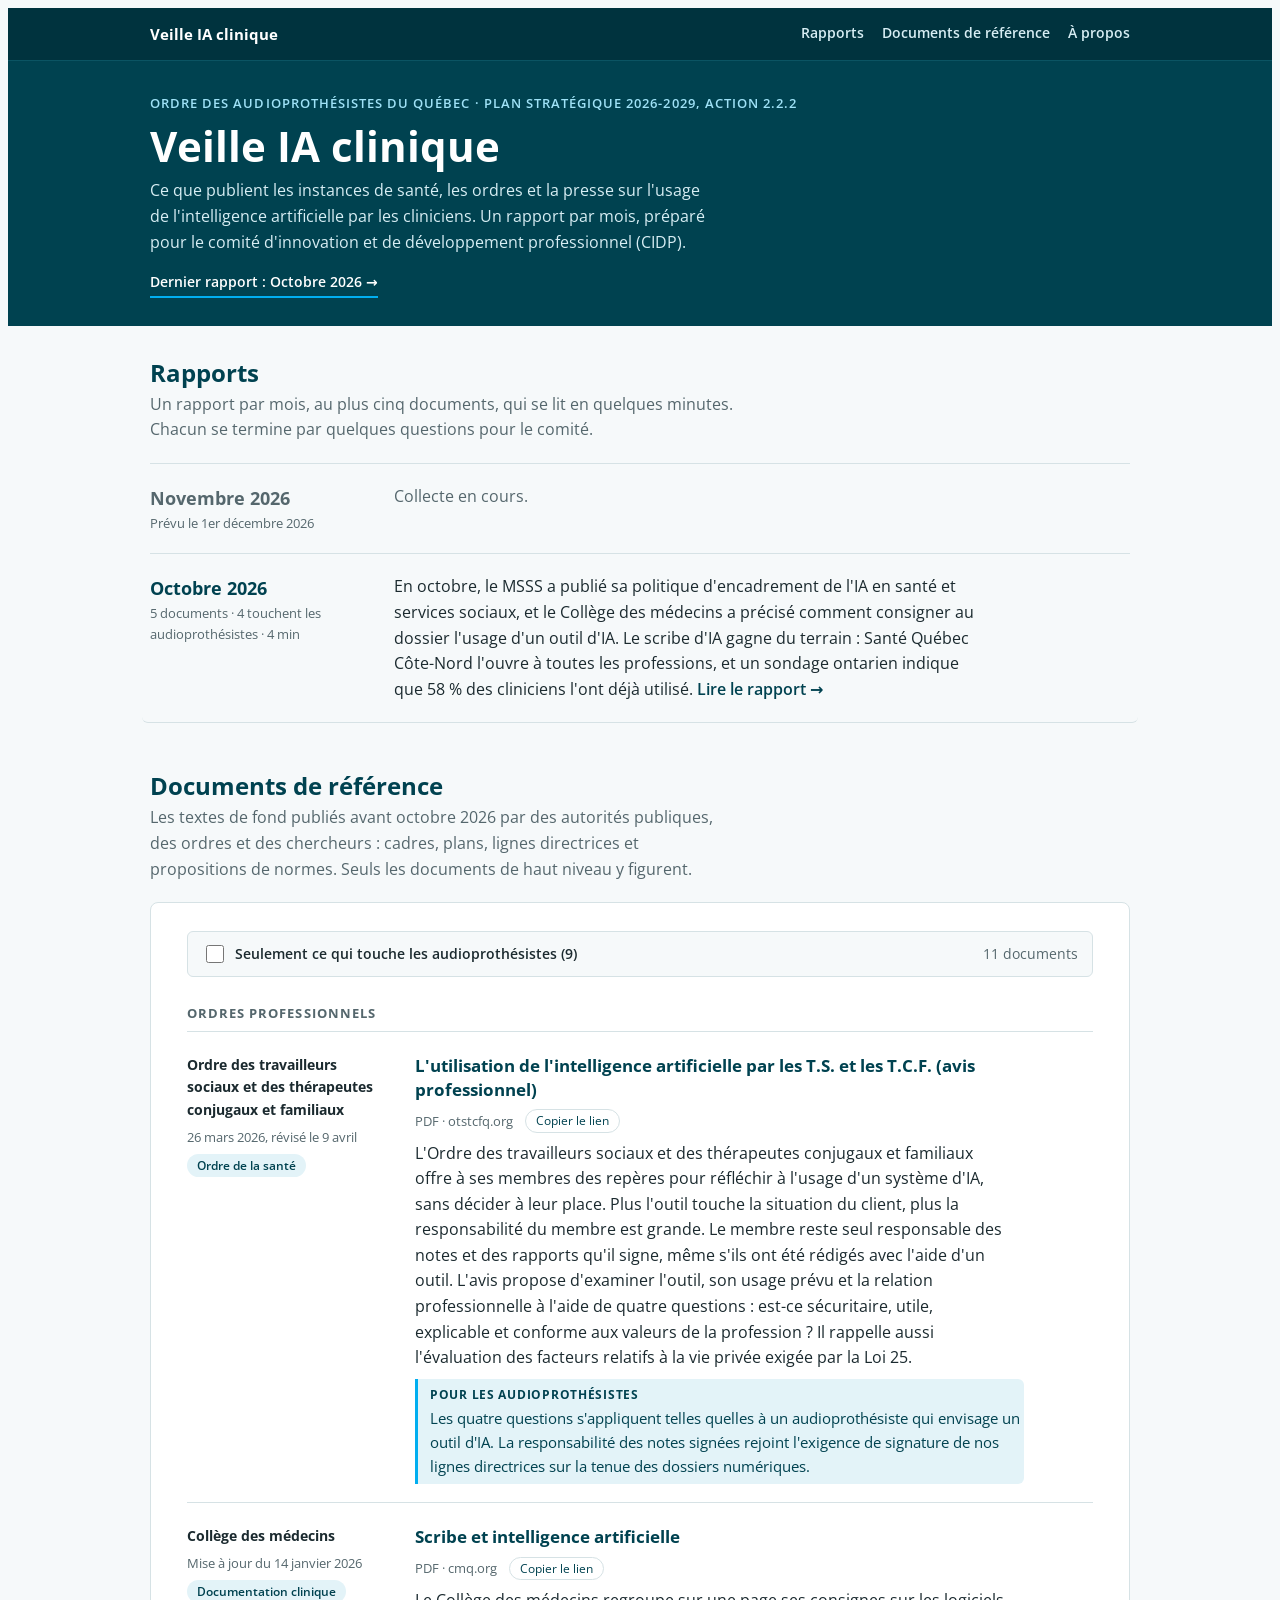
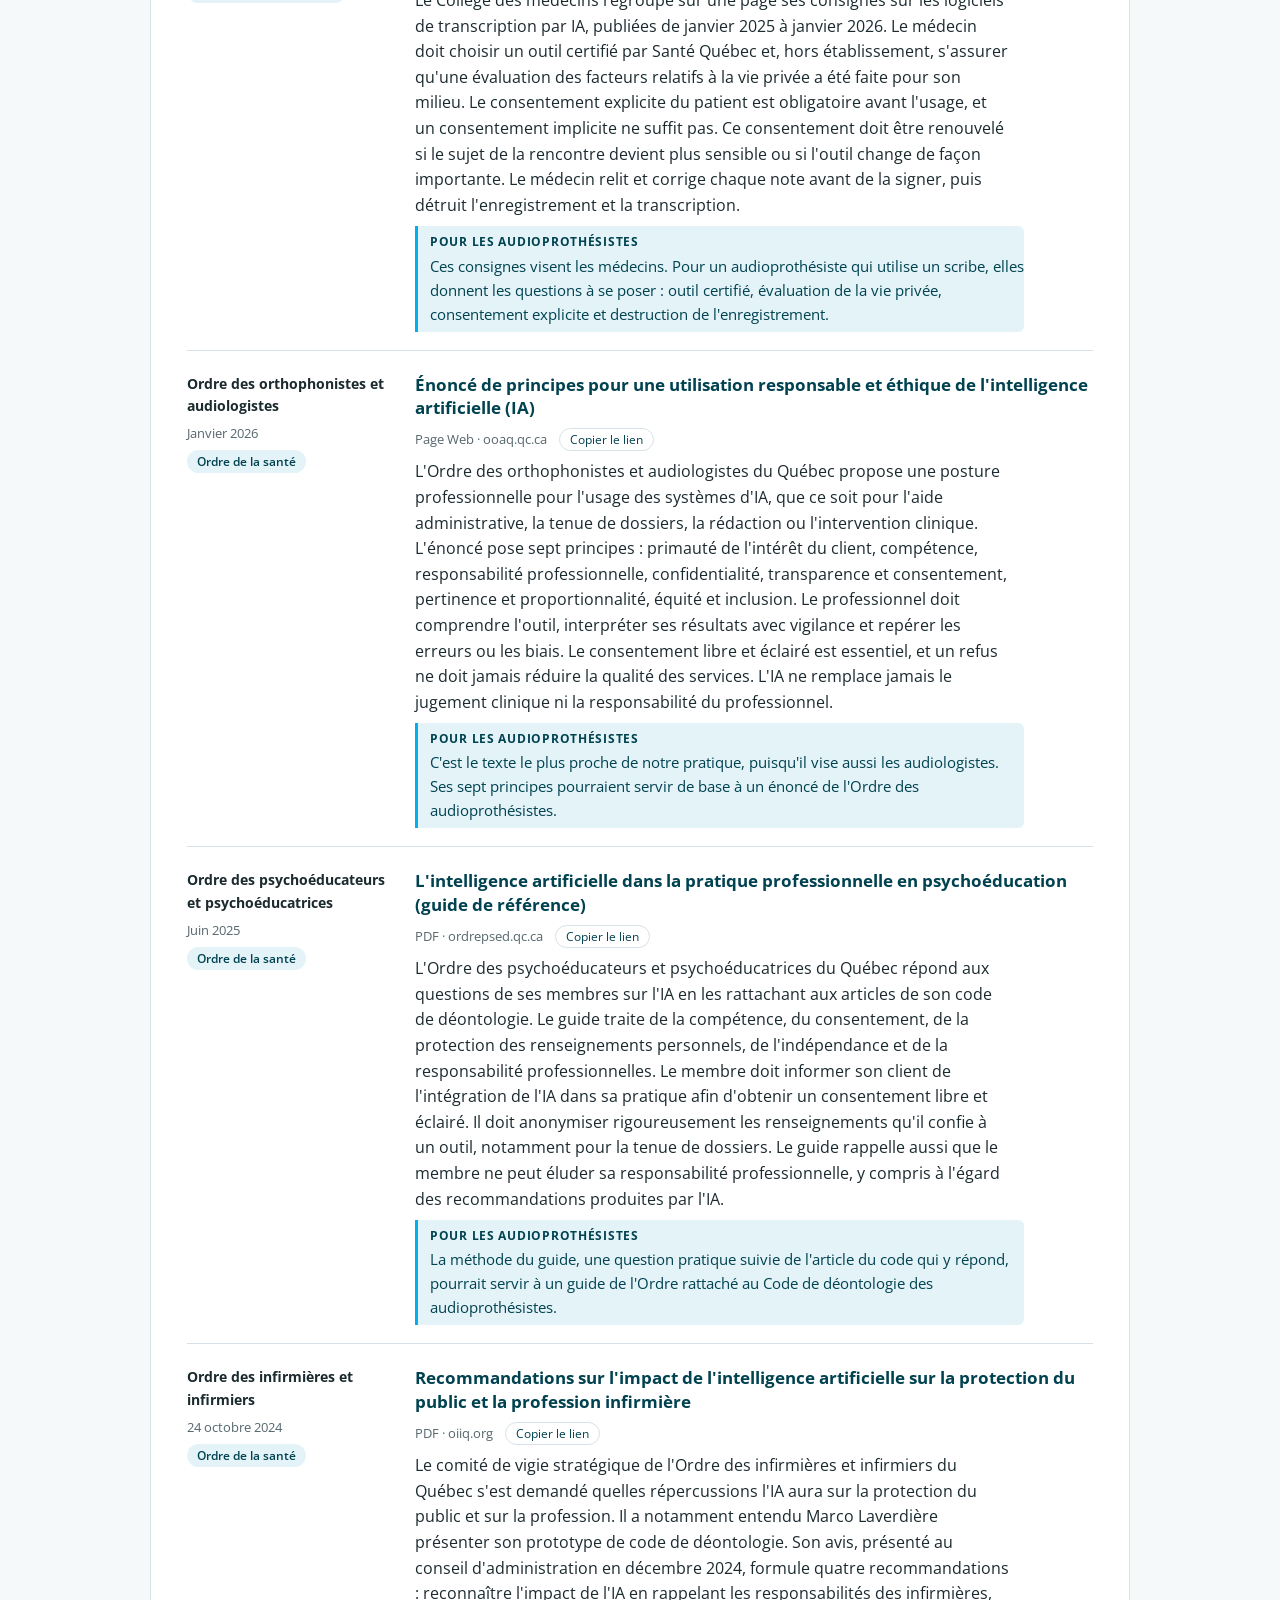
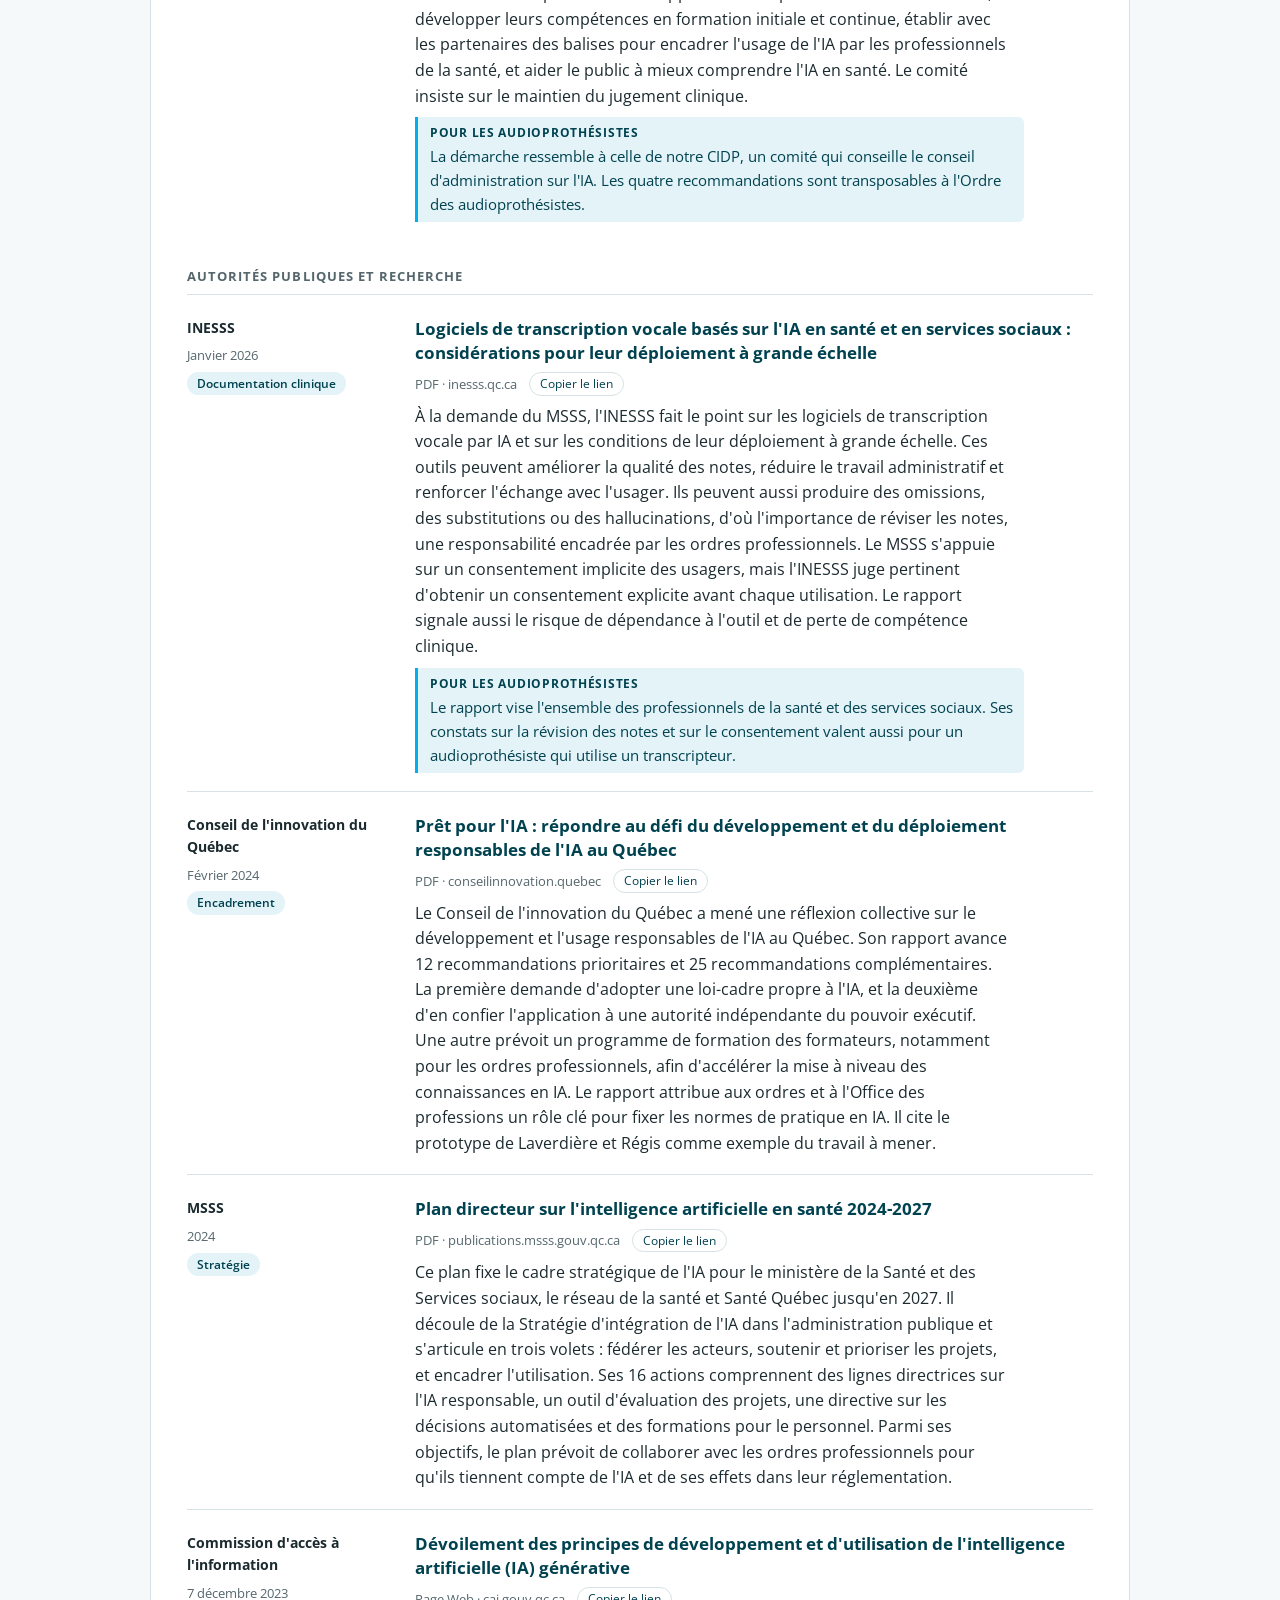
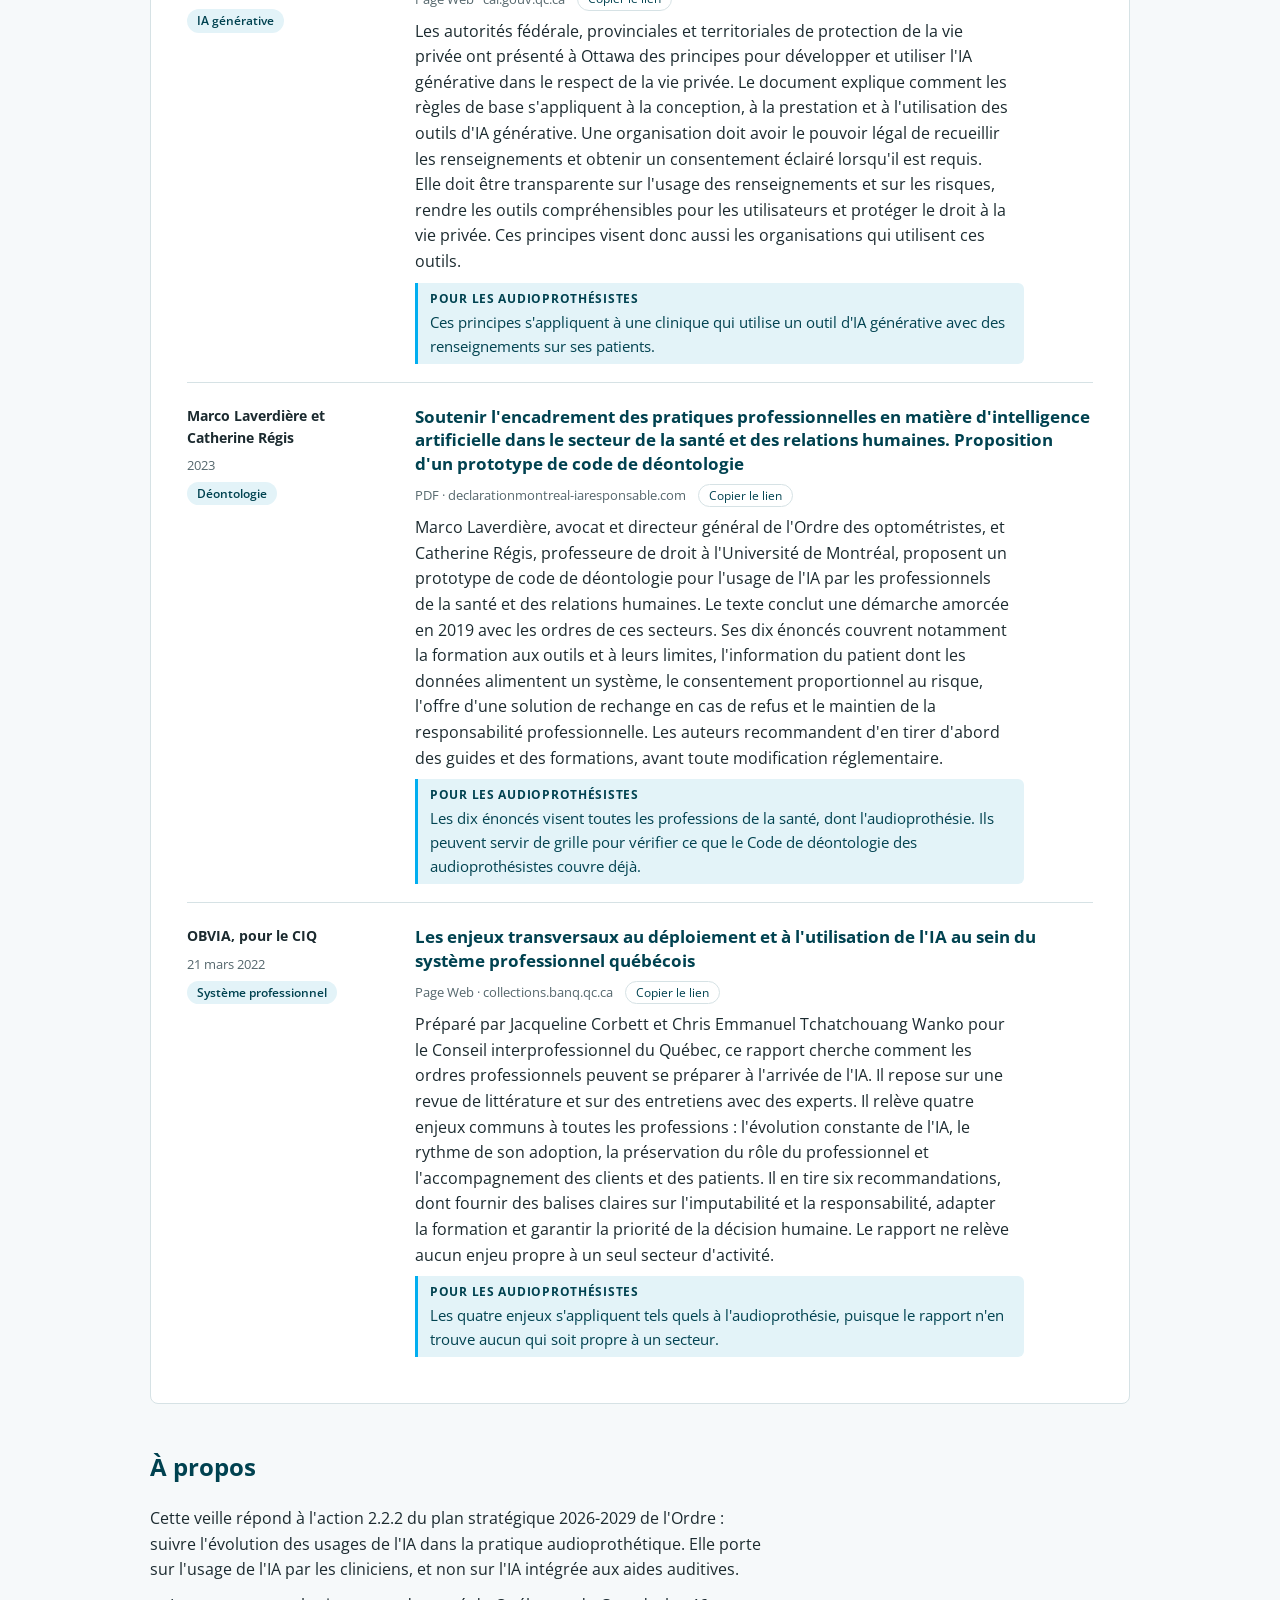
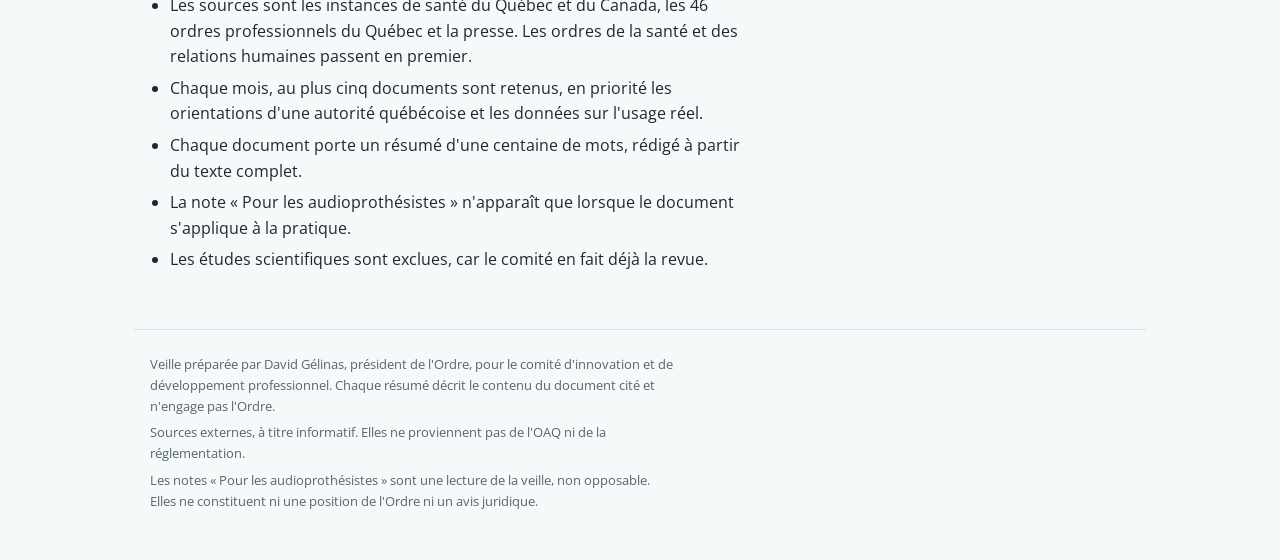
==== commit e60105ef: "Références : 4 documents d'ordres de la santé (OOAQ, OTSTCFQ, psychoéducateurs, OIIQ), regroupées pa" ====
--- a/index.html
+++ b/index.html
@@ -52,10 +52,20 @@
       </div>
       <div class="rapport" id="liste-references">
       <div class="outils">
-        <label class="bascule"><input type="checkbox" class="filtre-audio"> Seulement ce qui touche les audioprothésistes (5)</label>
-        <span class="compte-filtre" data-compte="liste-references" aria-live="polite">7 documents</span>
+        <label class="bascule"><input type="checkbox" class="filtre-audio"> Seulement ce qui touche les audioprothésistes (9)</label>
+        <span class="compte-filtre" data-compte="liste-references" aria-live="polite">11 documents</span>
       </div>
         <div class="rubrique">
+          <h3>Ordres professionnels</h3>
+        <div class="doc a-audio" id="ref-l-utilisation-de-l-intelligence-artificielle-par-les-t-s-et">
+          <div class="meta"><span class="org">Ordre des travailleurs sociaux et des thérapeutes conjugaux et familiaux</span><time datetime="2026-03-26">26 mars 2026, révisé le 9 avril</time><span class="puce">Ordre de la santé</span></div>
+          <div class="corps">
+            <h4><a href="https://www.otstcfq.org/wp-content/uploads/2026/04/Avis-SIA-2026-03-26-Rev-1.pdf" target="_blank" rel="noopener">L&#x27;utilisation de l&#x27;intelligence artificielle par les T.S. et les T.C.F. (avis professionnel)</a></h4>
+            <div class="source">PDF · otstcfq.org <button type="button" class="copier" data-ancre="ref-l-utilisation-de-l-intelligence-artificielle-par-les-t-s-et">Copier le lien</button></div>
+            <p>L&#x27;Ordre des travailleurs sociaux et des thérapeutes conjugaux et familiaux offre à ses membres des repères pour réfléchir à l&#x27;usage d&#x27;un système d&#x27;IA, sans décider à leur place. Plus l&#x27;outil touche la situation du client, plus la responsabilité du membre est grande. Le membre reste seul responsable des notes et des rapports qu&#x27;il signe, même s&#x27;ils ont été rédigés avec l&#x27;aide d&#x27;un outil. L&#x27;avis propose d&#x27;examiner l&#x27;outil, son usage prévu et la relation professionnelle à l&#x27;aide de quatre questions : est-ce sécuritaire, utile, explicable et conforme aux valeurs de la profession ? Il rappelle aussi l&#x27;évaluation des facteurs relatifs à la vie privée exigée par la Loi 25.</p>
+            <p class="audio"><span class="audio-tag">Pour les audioprothésistes</span> Les quatre questions s&#x27;appliquent telles quelles à un audioprothésiste qui envisage un outil d&#x27;IA. La responsabilité des notes signées rejoint l&#x27;exigence de signature de nos lignes directrices sur la tenue des dossiers numériques.</p>
+          </div>
+        </div>
         <div class="doc a-audio" id="ref-scribe-et-intelligence-artificielle">
           <div class="meta"><span class="org">Collège des médecins</span><time datetime="2026-01-14">Mise à jour du 14 janvier 2026</time><span class="puce">Documentation clinique</span></div>
           <div class="corps">
@@ -65,6 +75,36 @@
             <p class="audio"><span class="audio-tag">Pour les audioprothésistes</span> Ces consignes visent les médecins. Pour un audioprothésiste qui utilise un scribe, elles donnent les questions à se poser : outil certifié, évaluation de la vie privée, consentement explicite et destruction de l&#x27;enregistrement.</p>
           </div>
         </div>
+        <div class="doc a-audio" id="ref-enonce-de-principes-pour-une-utilisation-responsable-et-ethi">
+          <div class="meta"><span class="org">Ordre des orthophonistes et audiologistes</span><time datetime="2026-01">Janvier 2026</time><span class="puce">Ordre de la santé</span></div>
+          <div class="corps">
+            <h4><a href="https://www.ooaq.qc.ca/decouvrir/publications-medias/memoires/enonce-principes-utilisation-responsable-ethique-intelligence-artificielle-ia/" target="_blank" rel="noopener">Énoncé de principes pour une utilisation responsable et éthique de l&#x27;intelligence artificielle (IA)</a></h4>
+            <div class="source">Page Web · ooaq.qc.ca <button type="button" class="copier" data-ancre="ref-enonce-de-principes-pour-une-utilisation-responsable-et-ethi">Copier le lien</button></div>
+            <p>L&#x27;Ordre des orthophonistes et audiologistes du Québec propose une posture professionnelle pour l&#x27;usage des systèmes d&#x27;IA, que ce soit pour l&#x27;aide administrative, la tenue de dossiers, la rédaction ou l&#x27;intervention clinique. L&#x27;énoncé pose sept principes : primauté de l&#x27;intérêt du client, compétence, responsabilité professionnelle, confidentialité, transparence et consentement, pertinence et proportionnalité, équité et inclusion. Le professionnel doit comprendre l&#x27;outil, interpréter ses résultats avec vigilance et repérer les erreurs ou les biais. Le consentement libre et éclairé est essentiel, et un refus ne doit jamais réduire la qualité des services. L&#x27;IA ne remplace jamais le jugement clinique ni la responsabilité du professionnel.</p>
+            <p class="audio"><span class="audio-tag">Pour les audioprothésistes</span> C&#x27;est le texte le plus proche de notre pratique, puisqu&#x27;il vise aussi les audiologistes. Ses sept principes pourraient servir de base à un énoncé de l&#x27;Ordre des audioprothésistes.</p>
+          </div>
+        </div>
+        <div class="doc a-audio" id="ref-l-intelligence-artificielle-dans-la-pratique-professionnelle">
+          <div class="meta"><span class="org">Ordre des psychoéducateurs et psychoéducatrices</span><time datetime="2025-06">Juin 2025</time><span class="puce">Ordre de la santé</span></div>
+          <div class="corps">
+            <h4><a href="https://ordrepsed.qc.ca/wp-content/uploads/2025/06/Lintelligence-artificielle-dans-la-pratique-professionnelle-en-psychoeducation-Guide-de-reference.pdf" target="_blank" rel="noopener">L&#x27;intelligence artificielle dans la pratique professionnelle en psychoéducation (guide de référence)</a></h4>
+            <div class="source">PDF · ordrepsed.qc.ca <button type="button" class="copier" data-ancre="ref-l-intelligence-artificielle-dans-la-pratique-professionnelle">Copier le lien</button></div>
+            <p>L&#x27;Ordre des psychoéducateurs et psychoéducatrices du Québec répond aux questions de ses membres sur l&#x27;IA en les rattachant aux articles de son code de déontologie. Le guide traite de la compétence, du consentement, de la protection des renseignements personnels, de l&#x27;indépendance et de la responsabilité professionnelles. Le membre doit informer son client de l&#x27;intégration de l&#x27;IA dans sa pratique afin d&#x27;obtenir un consentement libre et éclairé. Il doit anonymiser rigoureusement les renseignements qu&#x27;il confie à un outil, notamment pour la tenue de dossiers. Le guide rappelle aussi que le membre ne peut éluder sa responsabilité professionnelle, y compris à l&#x27;égard des recommandations produites par l&#x27;IA.</p>
+            <p class="audio"><span class="audio-tag">Pour les audioprothésistes</span> La méthode du guide, une question pratique suivie de l&#x27;article du code qui y répond, pourrait servir à un guide de l&#x27;Ordre rattaché au Code de déontologie des audioprothésistes.</p>
+          </div>
+        </div>
+        <div class="doc a-audio" id="ref-recommandations-sur-l-impact-de-l-intelligence-artificielle">
+          <div class="meta"><span class="org">Ordre des infirmières et infirmiers</span><time datetime="2024-10-24">24 octobre 2024</time><span class="puce">Ordre de la santé</span></div>
+          <div class="corps">
+            <h4><a href="https://www.oiiq.org/documents/20147/1306047/Recommandations-sur-l-impact-de-l-intelligence-artificielle-sur-la-protection-du-public-et-la-profession-infirmiere.pdf" target="_blank" rel="noopener">Recommandations sur l&#x27;impact de l&#x27;intelligence artificielle sur la protection du public et la profession infirmière</a></h4>
+            <div class="source">PDF · oiiq.org <button type="button" class="copier" data-ancre="ref-recommandations-sur-l-impact-de-l-intelligence-artificielle">Copier le lien</button></div>
+            <p>Le comité de vigie stratégique de l&#x27;Ordre des infirmières et infirmiers du Québec s&#x27;est demandé quelles répercussions l&#x27;IA aura sur la protection du public et sur la profession. Il a notamment entendu Marco Laverdière présenter son prototype de code de déontologie. Son avis, présenté au conseil d&#x27;administration en décembre 2024, formule quatre recommandations : reconnaître l&#x27;impact de l&#x27;IA en rappelant les responsabilités des infirmières, développer leurs compétences en formation initiale et continue, établir avec les partenaires des balises pour encadrer l&#x27;usage de l&#x27;IA par les professionnels de la santé, et aider le public à mieux comprendre l&#x27;IA en santé. Le comité insiste sur le maintien du jugement clinique.</p>
+            <p class="audio"><span class="audio-tag">Pour les audioprothésistes</span> La démarche ressemble à celle de notre CIDP, un comité qui conseille le conseil d&#x27;administration sur l&#x27;IA. Les quatre recommandations sont transposables à l&#x27;Ordre des audioprothésistes.</p>
+          </div>
+        </div>
+        </div>
+        <div class="rubrique">
+          <h3>Autorités publiques et recherche</h3>
         <div class="doc a-audio" id="ref-logiciels-de-transcription-vocale-bases-sur-l-ia-en-sante-et">
           <div class="meta"><span class="org">INESSS</span><time datetime="2026-01">Janvier 2026</time><span class="puce">Documentation clinique</span></div>
           <div class="corps">
@@ -127,7 +167,7 @@
       <div class="apropos">
         <p>Cette veille répond à l'action 2.2.2 du plan stratégique 2026-2029 de l'Ordre : suivre l'évolution des usages de l'IA dans la pratique audioprothétique. Elle porte sur l'usage de l'IA par les cliniciens, et non sur l'IA intégrée aux aides auditives.</p>
         <ul>
-          <li>Les sources sont les instances de santé du Québec et du Canada, les ordres professionnels et la presse.</li>
+          <li>Les sources sont les instances de santé du Québec et du Canada, les 46 ordres professionnels du Québec et la presse. Les ordres de la santé et des relations humaines passent en premier.</li>
           <li>Chaque mois, au plus cinq documents sont retenus, en priorité les orientations d'une autorité québécoise et les données sur l'usage réel.</li>
           <li>Chaque document porte un résumé d'une centaine de mots, rédigé à partir du texte complet.</li>
           <li>La note « Pour les audioprothésistes » n'apparaît que lorsque le document s'applique à la pratique.</li>
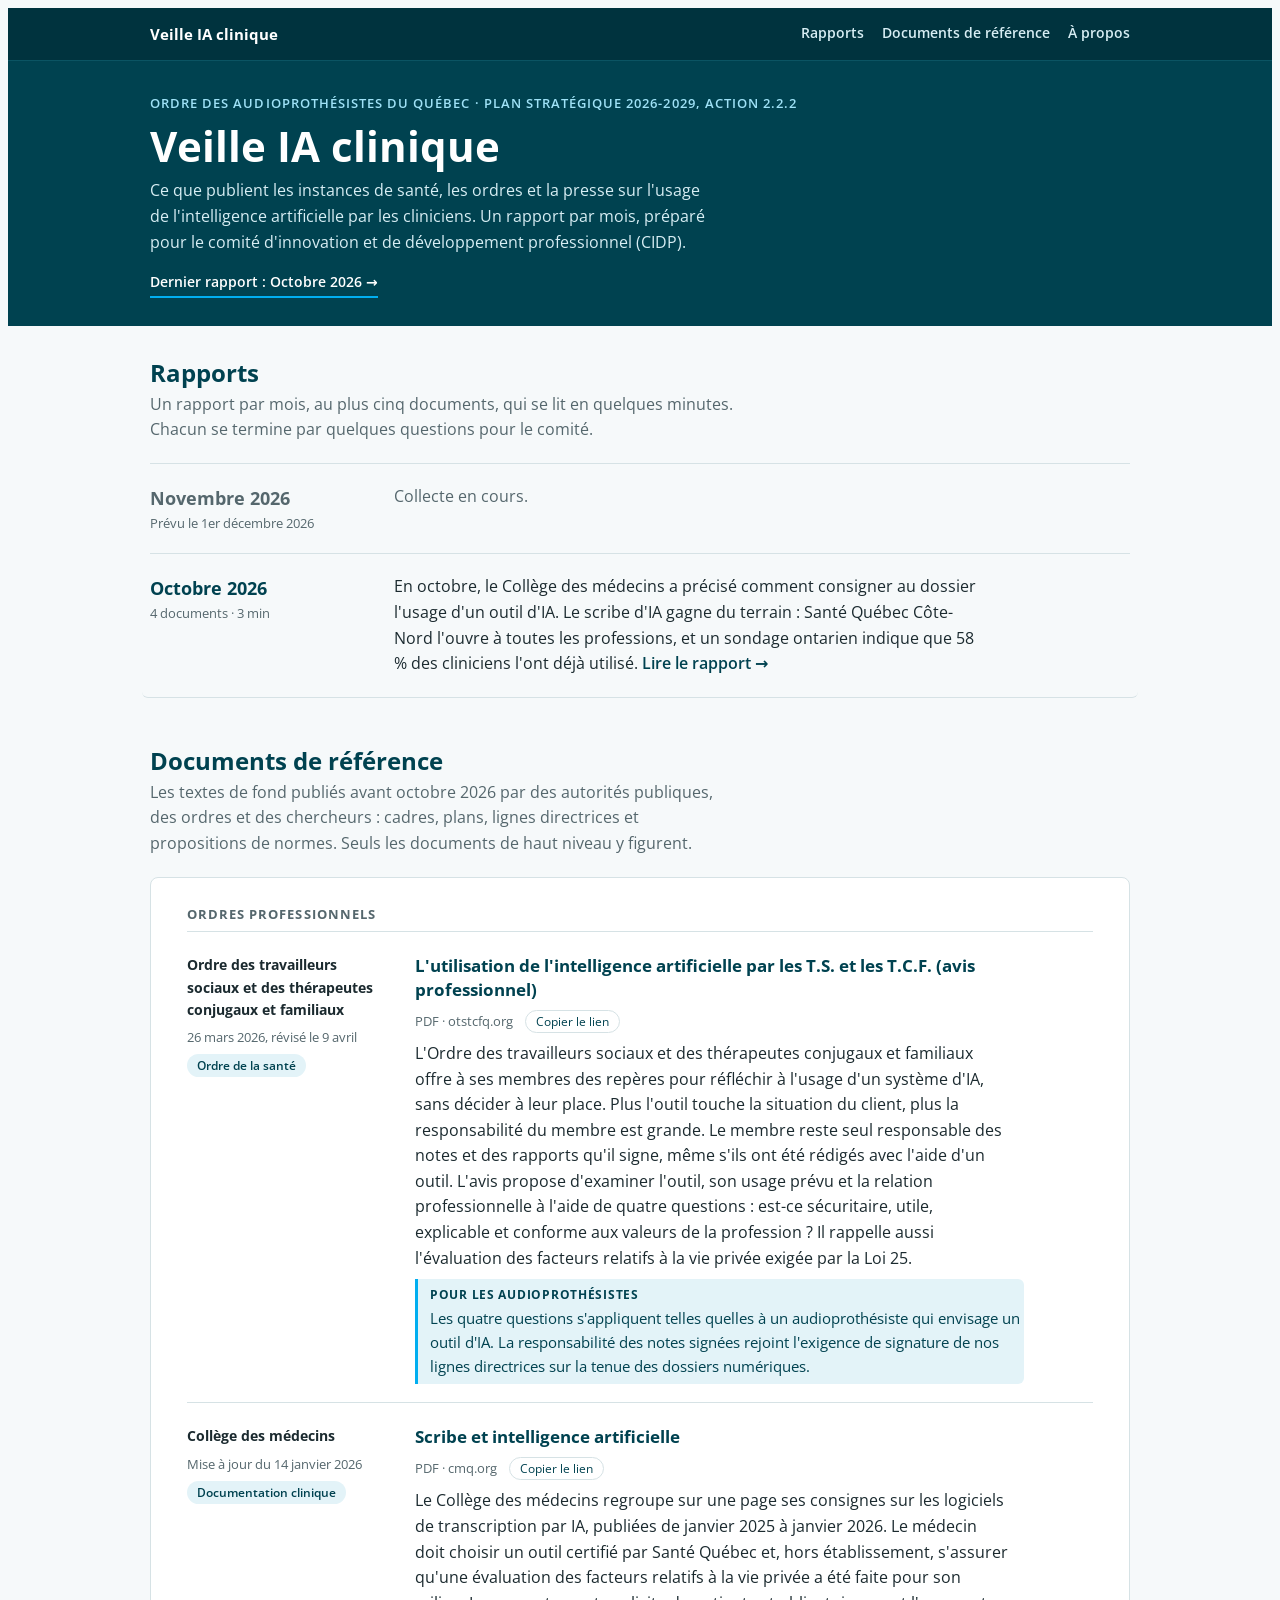
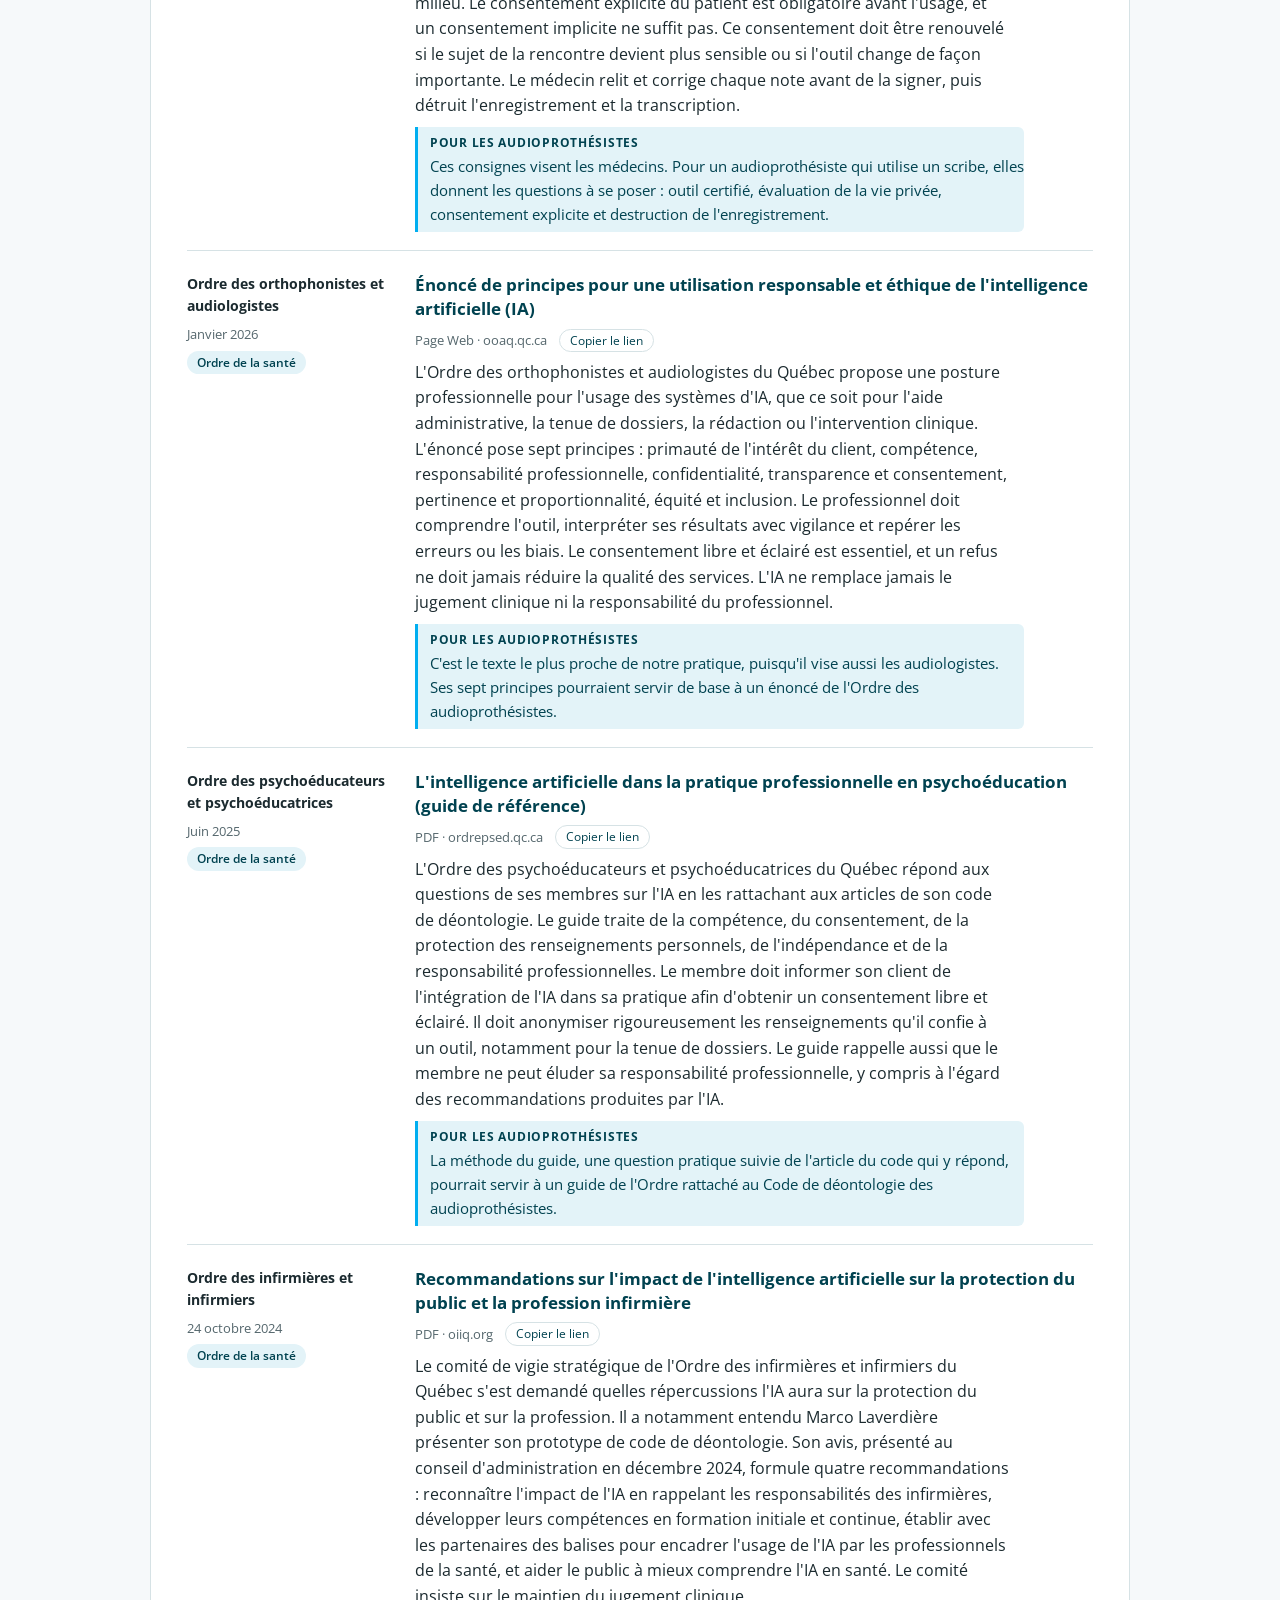
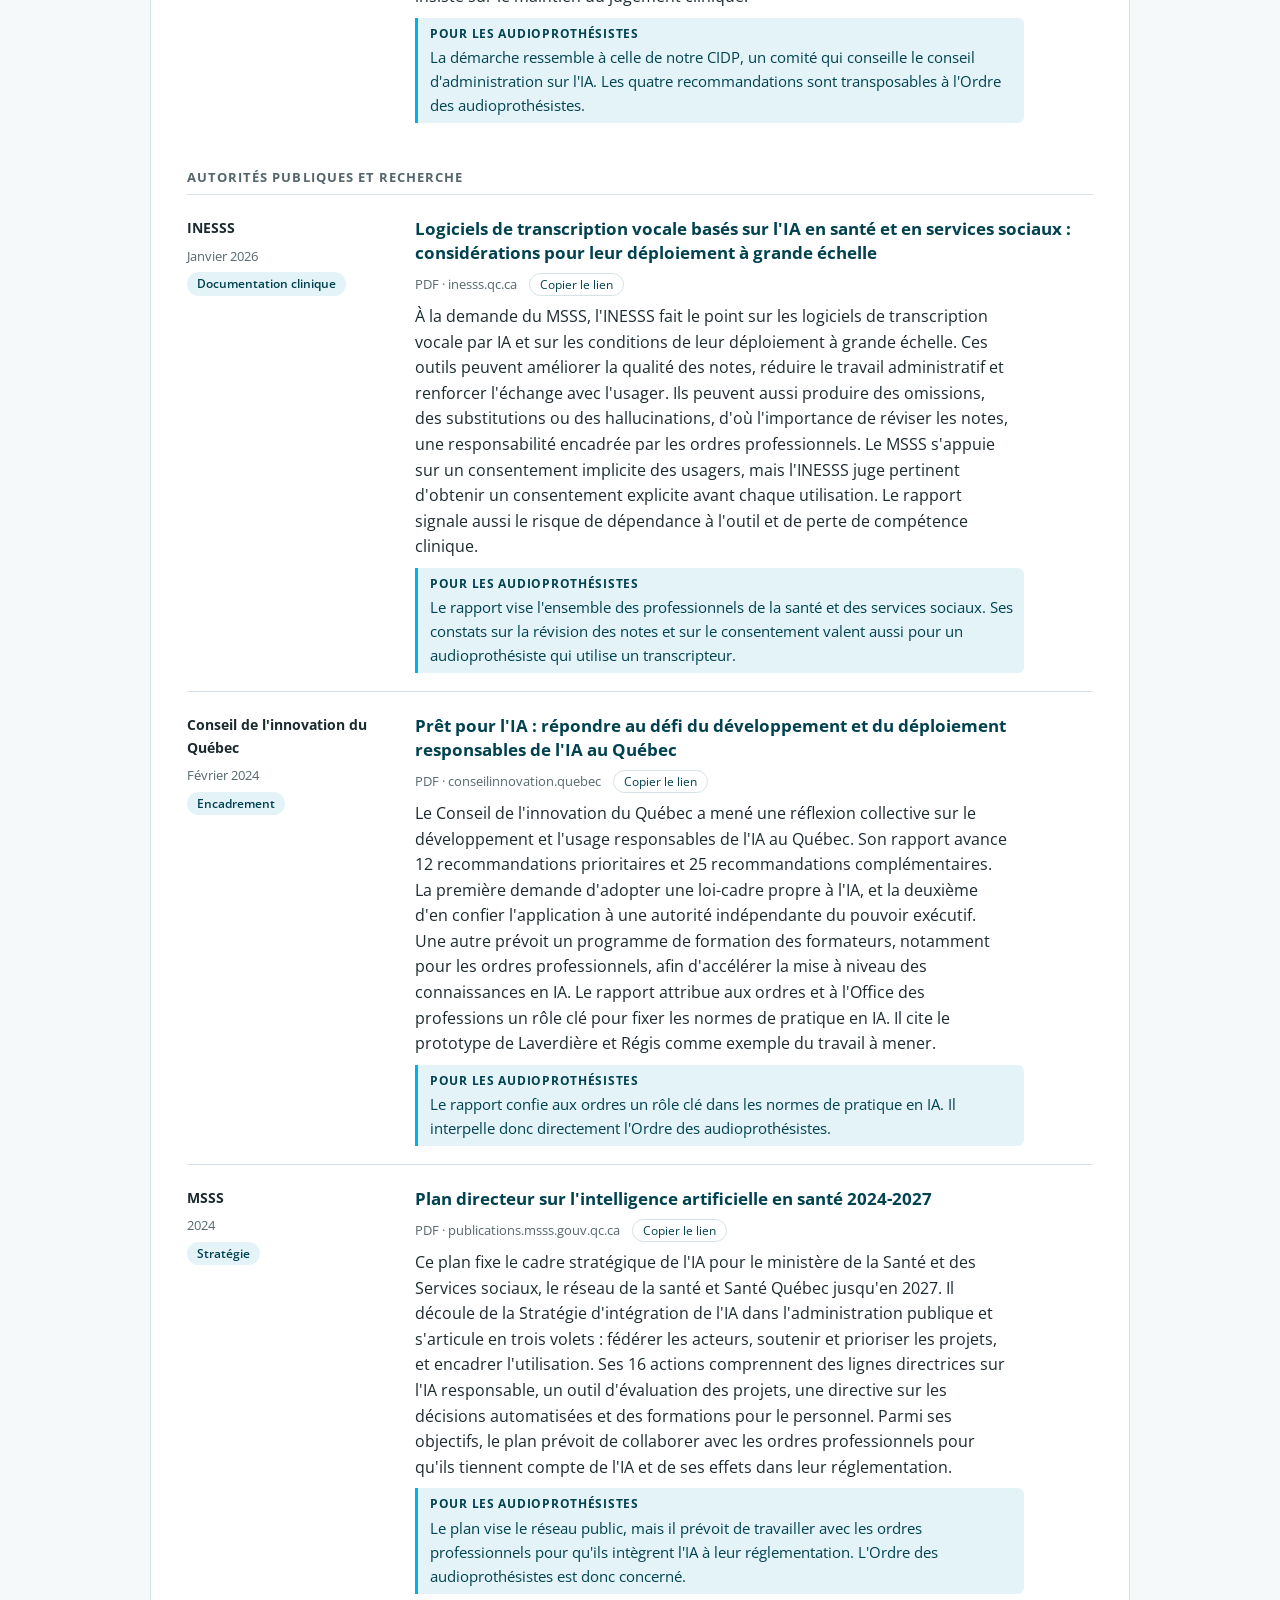
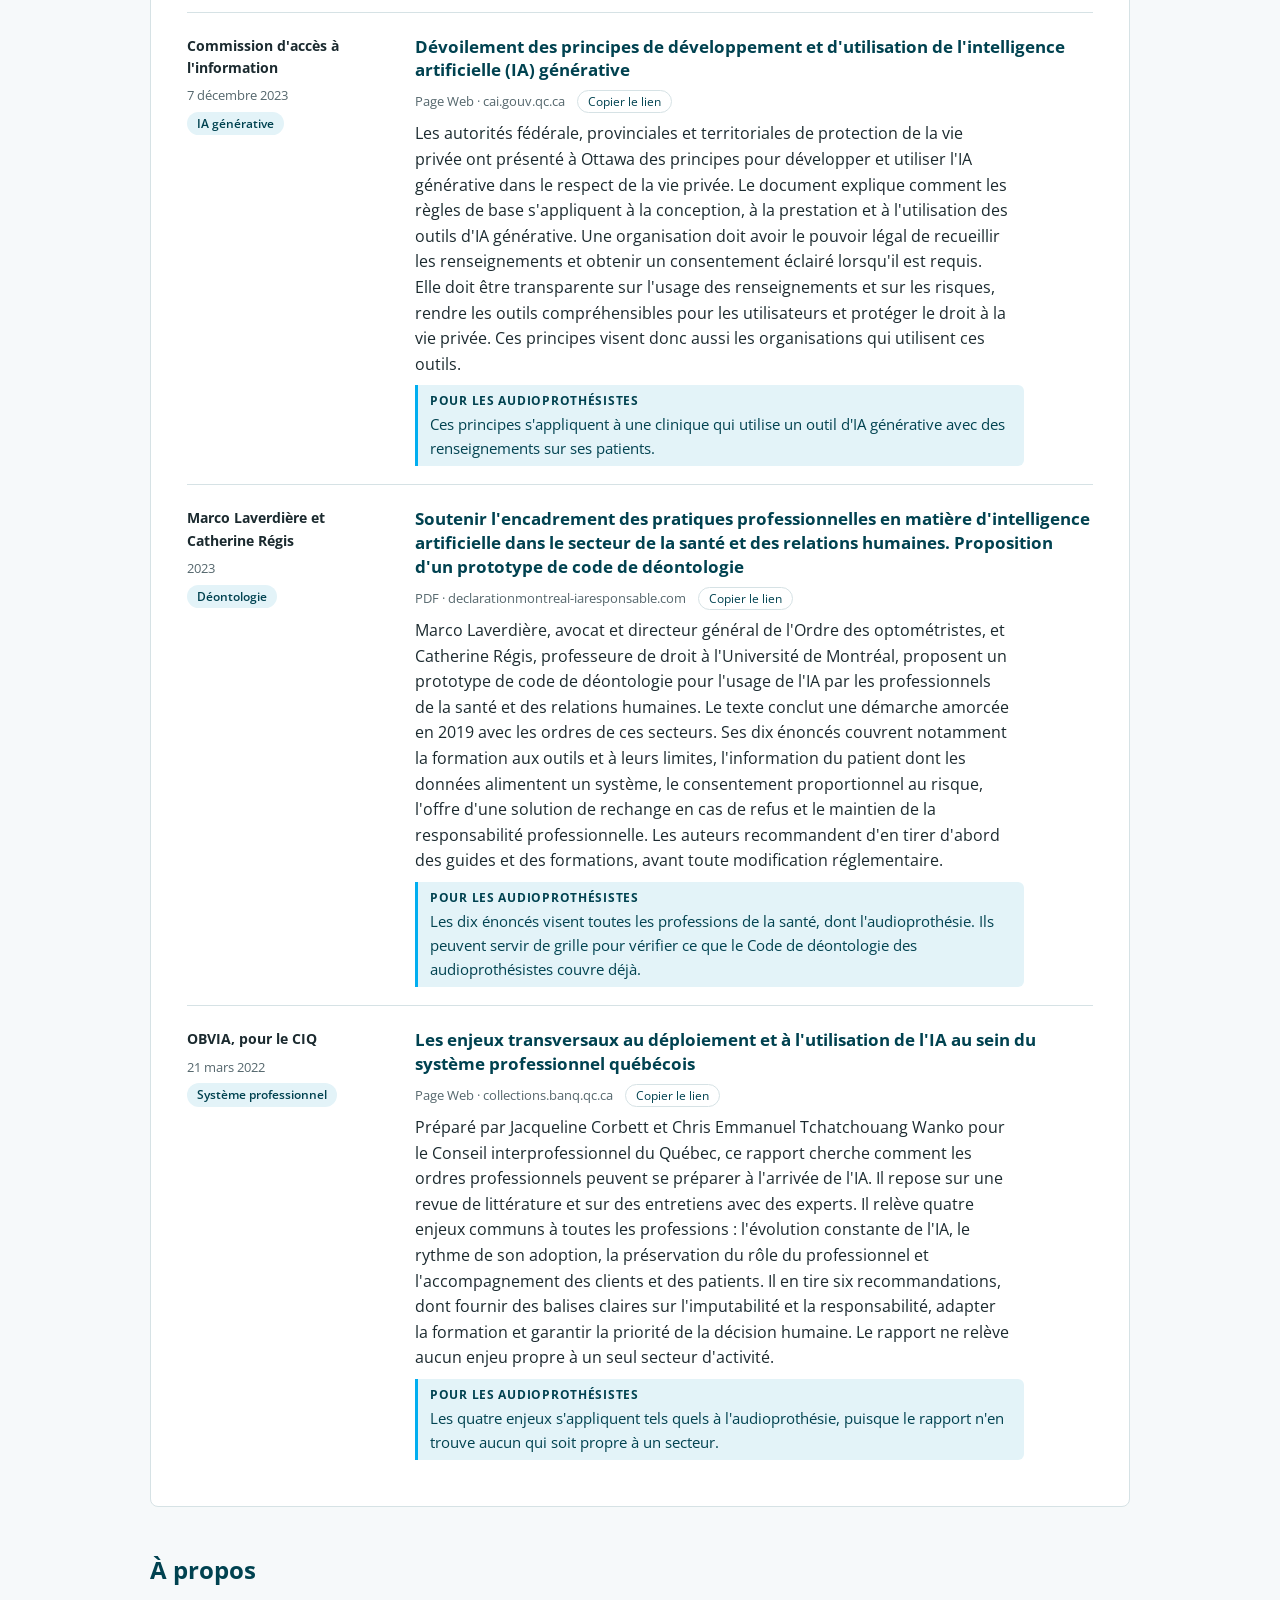
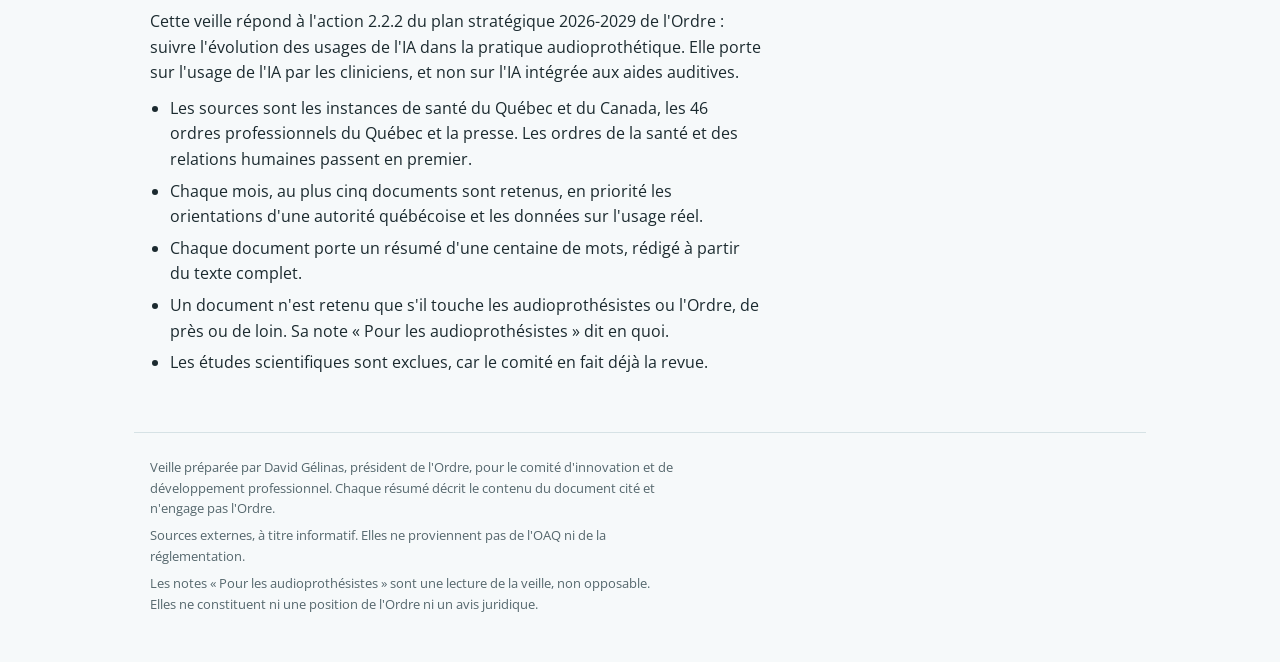
==== commit 2dc1819f: "Seulement ce qui touche les audioprothésistes : note obligatoire, filtre retiré, politique MSSS reti" ====
--- a/index.html
+++ b/index.html
@@ -40,8 +40,8 @@
           <p>Collecte en cours.</p>
         </div>
         <a class="rapport-ligne lien-bloc" href="rapports/2026-10.html">
-          <div><div class="mois">Octobre 2026</div><div class="compte">5 documents · 4 touchent les audioprothésistes · 4 min</div></div>
-          <p>En octobre, le MSSS a publié sa politique d&#x27;encadrement de l&#x27;IA en santé et services sociaux, et le Collège des médecins a précisé comment consigner au dossier l&#x27;usage d&#x27;un outil d&#x27;IA. Le scribe d&#x27;IA gagne du terrain : Santé Québec Côte-Nord l&#x27;ouvre à toutes les professions, et un sondage ontarien indique que 58 % des cliniciens l&#x27;ont déjà utilisé. <span class="lire">Lire le rapport →</span></p>
+          <div><div class="mois">Octobre 2026</div><div class="compte">4 documents · 3 min</div></div>
+          <p>En octobre, le Collège des médecins a précisé comment consigner au dossier l&#x27;usage d&#x27;un outil d&#x27;IA. Le scribe d&#x27;IA gagne du terrain : Santé Québec Côte-Nord l&#x27;ouvre à toutes les professions, et un sondage ontarien indique que 58 % des cliniciens l&#x27;ont déjà utilisé. <span class="lire">Lire le rapport →</span></p>
         </a>
       </div>
     </section>
@@ -51,13 +51,9 @@
         <p class="intro">Les textes de fond publiés avant octobre 2026 par des autorités publiques, des ordres et des chercheurs : cadres, plans, lignes directrices et propositions de normes. Seuls les documents de haut niveau y figurent.</p>
       </div>
       <div class="rapport" id="liste-references">
-      <div class="outils">
-        <label class="bascule"><input type="checkbox" class="filtre-audio"> Seulement ce qui touche les audioprothésistes (9)</label>
-        <span class="compte-filtre" data-compte="liste-references" aria-live="polite">11 documents</span>
-      </div>
         <div class="rubrique">
           <h3>Ordres professionnels</h3>
-        <div class="doc a-audio" id="ref-l-utilisation-de-l-intelligence-artificielle-par-les-t-s-et">
+        <div class="doc" id="ref-l-utilisation-de-l-intelligence-artificielle-par-les-t-s-et">
           <div class="meta"><span class="org">Ordre des travailleurs sociaux et des thérapeutes conjugaux et familiaux</span><time datetime="2026-03-26">26 mars 2026, révisé le 9 avril</time><span class="puce">Ordre de la santé</span></div>
           <div class="corps">
             <h4><a href="https://www.otstcfq.org/wp-content/uploads/2026/04/Avis-SIA-2026-03-26-Rev-1.pdf" target="_blank" rel="noopener">L&#x27;utilisation de l&#x27;intelligence artificielle par les T.S. et les T.C.F. (avis professionnel)</a></h4>
@@ -66,7 +62,7 @@
             <p class="audio"><span class="audio-tag">Pour les audioprothésistes</span> Les quatre questions s&#x27;appliquent telles quelles à un audioprothésiste qui envisage un outil d&#x27;IA. La responsabilité des notes signées rejoint l&#x27;exigence de signature de nos lignes directrices sur la tenue des dossiers numériques.</p>
           </div>
         </div>
-        <div class="doc a-audio" id="ref-scribe-et-intelligence-artificielle">
+        <div class="doc" id="ref-scribe-et-intelligence-artificielle">
           <div class="meta"><span class="org">Collège des médecins</span><time datetime="2026-01-14">Mise à jour du 14 janvier 2026</time><span class="puce">Documentation clinique</span></div>
           <div class="corps">
             <h4><a href="https://cms.cmq.org/files/documents/Pratiquer-medecine/IA/scribe-ia.pdf" target="_blank" rel="noopener">Scribe et intelligence artificielle</a></h4>
@@ -75,7 +71,7 @@
             <p class="audio"><span class="audio-tag">Pour les audioprothésistes</span> Ces consignes visent les médecins. Pour un audioprothésiste qui utilise un scribe, elles donnent les questions à se poser : outil certifié, évaluation de la vie privée, consentement explicite et destruction de l&#x27;enregistrement.</p>
           </div>
         </div>
-        <div class="doc a-audio" id="ref-enonce-de-principes-pour-une-utilisation-responsable-et-ethi">
+        <div class="doc" id="ref-enonce-de-principes-pour-une-utilisation-responsable-et-ethi">
           <div class="meta"><span class="org">Ordre des orthophonistes et audiologistes</span><time datetime="2026-01">Janvier 2026</time><span class="puce">Ordre de la santé</span></div>
           <div class="corps">
             <h4><a href="https://www.ooaq.qc.ca/decouvrir/publications-medias/memoires/enonce-principes-utilisation-responsable-ethique-intelligence-artificielle-ia/" target="_blank" rel="noopener">Énoncé de principes pour une utilisation responsable et éthique de l&#x27;intelligence artificielle (IA)</a></h4>
@@ -84,7 +80,7 @@
             <p class="audio"><span class="audio-tag">Pour les audioprothésistes</span> C&#x27;est le texte le plus proche de notre pratique, puisqu&#x27;il vise aussi les audiologistes. Ses sept principes pourraient servir de base à un énoncé de l&#x27;Ordre des audioprothésistes.</p>
           </div>
         </div>
-        <div class="doc a-audio" id="ref-l-intelligence-artificielle-dans-la-pratique-professionnelle">
+        <div class="doc" id="ref-l-intelligence-artificielle-dans-la-pratique-professionnelle">
           <div class="meta"><span class="org">Ordre des psychoéducateurs et psychoéducatrices</span><time datetime="2025-06">Juin 2025</time><span class="puce">Ordre de la santé</span></div>
           <div class="corps">
             <h4><a href="https://ordrepsed.qc.ca/wp-content/uploads/2025/06/Lintelligence-artificielle-dans-la-pratique-professionnelle-en-psychoeducation-Guide-de-reference.pdf" target="_blank" rel="noopener">L&#x27;intelligence artificielle dans la pratique professionnelle en psychoéducation (guide de référence)</a></h4>
@@ -93,7 +89,7 @@
             <p class="audio"><span class="audio-tag">Pour les audioprothésistes</span> La méthode du guide, une question pratique suivie de l&#x27;article du code qui y répond, pourrait servir à un guide de l&#x27;Ordre rattaché au Code de déontologie des audioprothésistes.</p>
           </div>
         </div>
-        <div class="doc a-audio" id="ref-recommandations-sur-l-impact-de-l-intelligence-artificielle">
+        <div class="doc" id="ref-recommandations-sur-l-impact-de-l-intelligence-artificielle">
           <div class="meta"><span class="org">Ordre des infirmières et infirmiers</span><time datetime="2024-10-24">24 octobre 2024</time><span class="puce">Ordre de la santé</span></div>
           <div class="corps">
             <h4><a href="https://www.oiiq.org/documents/20147/1306047/Recommandations-sur-l-impact-de-l-intelligence-artificielle-sur-la-protection-du-public-et-la-profession-infirmiere.pdf" target="_blank" rel="noopener">Recommandations sur l&#x27;impact de l&#x27;intelligence artificielle sur la protection du public et la profession infirmière</a></h4>
@@ -105,7 +101,7 @@
         </div>
         <div class="rubrique">
           <h3>Autorités publiques et recherche</h3>
-        <div class="doc a-audio" id="ref-logiciels-de-transcription-vocale-bases-sur-l-ia-en-sante-et">
+        <div class="doc" id="ref-logiciels-de-transcription-vocale-bases-sur-l-ia-en-sante-et">
           <div class="meta"><span class="org">INESSS</span><time datetime="2026-01">Janvier 2026</time><span class="puce">Documentation clinique</span></div>
           <div class="corps">
             <h4><a href="https://www.inesss.qc.ca/fileadmin/doc/INESSS/Rapports/Innov_non_pharma/Transcripteurs_IA_EC_INESSS.pdf" target="_blank" rel="noopener">Logiciels de transcription vocale basés sur l&#x27;IA en santé et en services sociaux : considérations pour leur déploiement à grande échelle</a></h4>
@@ -120,6 +116,7 @@
             <h4><a href="https://conseilinnovation.quebec/wp-content/uploads/2024/02/Rapport_IA_CIQ.pdf" target="_blank" rel="noopener">Prêt pour l&#x27;IA : répondre au défi du développement et du déploiement responsables de l&#x27;IA au Québec</a></h4>
             <div class="source">PDF · conseilinnovation.quebec <button type="button" class="copier" data-ancre="ref-pret-pour-l-ia-repondre-au-defi-du-developpement-et-du-deplo">Copier le lien</button></div>
             <p>Le Conseil de l&#x27;innovation du Québec a mené une réflexion collective sur le développement et l&#x27;usage responsables de l&#x27;IA au Québec. Son rapport avance 12 recommandations prioritaires et 25 recommandations complémentaires. La première demande d&#x27;adopter une loi-cadre propre à l&#x27;IA, et la deuxième d&#x27;en confier l&#x27;application à une autorité indépendante du pouvoir exécutif. Une autre prévoit un programme de formation des formateurs, notamment pour les ordres professionnels, afin d&#x27;accélérer la mise à niveau des connaissances en IA. Le rapport attribue aux ordres et à l&#x27;Office des professions un rôle clé pour fixer les normes de pratique en IA. Il cite le prototype de Laverdière et Régis comme exemple du travail à mener.</p>
+            <p class="audio"><span class="audio-tag">Pour les audioprothésistes</span> Le rapport confie aux ordres un rôle clé dans les normes de pratique en IA. Il interpelle donc directement l&#x27;Ordre des audioprothésistes.</p>
           </div>
         </div>
         <div class="doc" id="ref-plan-directeur-sur-l-intelligence-artificielle-en-sante-2024">
@@ -128,9 +125,10 @@
             <h4><a href="https://publications.msss.gouv.qc.ca/msss/fichiers/2024/24-218-03W.pdf" target="_blank" rel="noopener">Plan directeur sur l&#x27;intelligence artificielle en santé 2024-2027</a></h4>
             <div class="source">PDF · publications.msss.gouv.qc.ca <button type="button" class="copier" data-ancre="ref-plan-directeur-sur-l-intelligence-artificielle-en-sante-2024">Copier le lien</button></div>
             <p>Ce plan fixe le cadre stratégique de l&#x27;IA pour le ministère de la Santé et des Services sociaux, le réseau de la santé et Santé Québec jusqu&#x27;en 2027. Il découle de la Stratégie d&#x27;intégration de l&#x27;IA dans l&#x27;administration publique et s&#x27;articule en trois volets : fédérer les acteurs, soutenir et prioriser les projets, et encadrer l&#x27;utilisation. Ses 16 actions comprennent des lignes directrices sur l&#x27;IA responsable, un outil d&#x27;évaluation des projets, une directive sur les décisions automatisées et des formations pour le personnel. Parmi ses objectifs, le plan prévoit de collaborer avec les ordres professionnels pour qu&#x27;ils tiennent compte de l&#x27;IA et de ses effets dans leur réglementation.</p>
-          </div>
-        </div>
-        <div class="doc a-audio" id="ref-devoilement-des-principes-de-developpement-et-d-utilisation">
+            <p class="audio"><span class="audio-tag">Pour les audioprothésistes</span> Le plan vise le réseau public, mais il prévoit de travailler avec les ordres professionnels pour qu&#x27;ils intègrent l&#x27;IA à leur réglementation. L&#x27;Ordre des audioprothésistes est donc concerné.</p>
+          </div>
+        </div>
+        <div class="doc" id="ref-devoilement-des-principes-de-developpement-et-d-utilisation">
           <div class="meta"><span class="org">Commission d&#x27;accès à l&#x27;information</span><time datetime="2023-12-07">7 décembre 2023</time><span class="puce">IA générative</span></div>
           <div class="corps">
             <h4><a href="https://www.cai.gouv.qc.ca/actualites/devoilement-principes-developpement-et-utilisation-intelligence-artificielle-ia-generative" target="_blank" rel="noopener">Dévoilement des principes de développement et d&#x27;utilisation de l&#x27;intelligence artificielle (IA) générative</a></h4>
@@ -139,7 +137,7 @@
             <p class="audio"><span class="audio-tag">Pour les audioprothésistes</span> Ces principes s&#x27;appliquent à une clinique qui utilise un outil d&#x27;IA générative avec des renseignements sur ses patients.</p>
           </div>
         </div>
-        <div class="doc a-audio" id="ref-soutenir-l-encadrement-des-pratiques-professionnelles-en-mat">
+        <div class="doc" id="ref-soutenir-l-encadrement-des-pratiques-professionnelles-en-mat">
           <div class="meta"><span class="org">Marco Laverdière et Catherine Régis</span><time datetime="2023">2023</time><span class="puce">Déontologie</span></div>
           <div class="corps">
             <h4><a href="https://declarationmontreal-iaresponsable.com/wp-content/uploads/2023/02/IA_code_deontologie_sante_V2.pdf" target="_blank" rel="noopener">Soutenir l&#x27;encadrement des pratiques professionnelles en matière d&#x27;intelligence artificielle dans le secteur de la santé et des relations humaines. Proposition d&#x27;un prototype de code de déontologie</a></h4>
@@ -148,7 +146,7 @@
             <p class="audio"><span class="audio-tag">Pour les audioprothésistes</span> Les dix énoncés visent toutes les professions de la santé, dont l&#x27;audioprothésie. Ils peuvent servir de grille pour vérifier ce que le Code de déontologie des audioprothésistes couvre déjà.</p>
           </div>
         </div>
-        <div class="doc a-audio" id="ref-les-enjeux-transversaux-au-deploiement-et-a-l-utilisation-de">
+        <div class="doc" id="ref-les-enjeux-transversaux-au-deploiement-et-a-l-utilisation-de">
           <div class="meta"><span class="org">OBVIA, pour le CIQ</span><time datetime="2022-03-21">21 mars 2022</time><span class="puce">Système professionnel</span></div>
           <div class="corps">
             <h4><a href="https://collections.banq.qc.ca/document/s/t/l4tBbgnQzgwV4Qays0_kVA" target="_blank" rel="noopener">Les enjeux transversaux au déploiement et à l&#x27;utilisation de l&#x27;IA au sein du système professionnel québécois</a></h4>
@@ -170,7 +168,7 @@
           <li>Les sources sont les instances de santé du Québec et du Canada, les 46 ordres professionnels du Québec et la presse. Les ordres de la santé et des relations humaines passent en premier.</li>
           <li>Chaque mois, au plus cinq documents sont retenus, en priorité les orientations d'une autorité québécoise et les données sur l'usage réel.</li>
           <li>Chaque document porte un résumé d'une centaine de mots, rédigé à partir du texte complet.</li>
-          <li>La note « Pour les audioprothésistes » n'apparaît que lorsque le document s'applique à la pratique.</li>
+          <li>Un document n'est retenu que s'il touche les audioprothésistes ou l'Ordre, de près ou de loin. Sa note « Pour les audioprothésistes » dit en quoi.</li>
           <li>Les études scientifiques sont exclues, car le comité en fait déjà la revue.</li>
         </ul>
       </div>
@@ -186,31 +184,9 @@
 </footer>
 <script>
 (function () {
-  var CLE = "veille-ia-audio";
-  var cases = document.querySelectorAll("input.filtre-audio");
-  function appliquer(actif) {
-    document.documentElement.classList.toggle("filtre-actif", actif);
-    cases.forEach(function (c) { c.checked = actif; });
-    document.querySelectorAll("[data-compte]").forEach(function (el) {
-      var bloc = document.getElementById(el.getAttribute("data-compte"));
-      if (!bloc) return;
-      var tous = bloc.querySelectorAll(".doc").length;
-      var vus = actif ? bloc.querySelectorAll(".doc.a-audio").length : tous;
-      el.textContent = actif ? vus + " sur " + tous + " documents affichés" : tous + " documents";
-    });
-  }
   if (window.matchMedia && window.matchMedia("(max-width: 860px)").matches) {
     document.querySelectorAll(".sommaire details").forEach(function (d) { d.open = false; });
   }
-  var depart = false;
-  try { depart = localStorage.getItem(CLE) === "1"; } catch (x) {}
-  appliquer(depart);
-  cases.forEach(function (c) {
-    c.addEventListener("change", function () {
-      try { localStorage.setItem(CLE, c.checked ? "1" : "0"); } catch (x) {}
-      appliquer(c.checked);
-    });
-  });
   document.querySelectorAll("button.copier").forEach(function (b) {
     b.addEventListener("click", function () {
       var url = location.href.split("#")[0] + "#" + b.getAttribute("data-ancre");
--- a/assets/style.css
+++ b/assets/style.css
@@ -112,20 +112,13 @@
 a.som-rub:hover { color: var(--encre); }
 .sommaire ol ol a { color: var(--texte); text-decoration: none; }
 .sommaire ol ol a:hover { color: var(--encre); text-decoration: underline; }
-.pastille { display: inline-block; margin-left: 6px; font-size: 11px; font-weight: 700; color: var(--puce-texte); background: var(--puce-fond); border-radius: 999px; padding: 0 6px; }
 
-.outils { display: flex; flex-wrap: wrap; align-items: center; justify-content: space-between; gap: 8px 16px; padding: 10px 14px; background: var(--fond); border: 1px solid var(--filet); border-radius: 6px; font-size: 14px; }
-.bascule { display: inline-flex; align-items: center; gap: 8px; cursor: pointer; font-weight: 600; }
-.bascule input { width: 18px; height: 18px; accent-color: #004250; }
-.compte-filtre { color: var(--doux); font-variant-numeric: tabular-nums; }
-.filtre-actif .doc:not(.a-audio) { display: none; }
-.filtre-actif .rubrique:not(:has(.a-audio)) { display: none; }
 
 .doc { scroll-margin-top: 72px; }
 .doc .source { display: flex; flex-wrap: wrap; align-items: center; gap: 4px 12px; font-size: 13px; color: var(--doux); }
 button.copier { font: inherit; font-size: 12px; color: var(--encre); background: none; border: 1px solid var(--filet); border-radius: 999px; padding: 1px 10px; cursor: pointer; }
 button.copier:hover { border-color: var(--encre); }
-button.copier:focus-visible, .bascule input:focus-visible, .sommaire summary:focus-visible { outline: 2px solid var(--vif); outline-offset: 2px; }
+button.copier:focus-visible, .sommaire summary:focus-visible { outline: 2px solid var(--vif); outline-offset: 2px; }
 
 a.lien-bloc { color: inherit; text-decoration: none; border-radius: 6px; padding-inline: 8px; margin-inline: -8px; }
 a.lien-bloc:hover { background: var(--surface); }
@@ -146,7 +139,7 @@
   .sommaire details[open] summary { padding-bottom: 10px; }
 }
 @media print {
-  nav.barre, .sauter, .outils, button.copier, .suite, .sommaire, .dernier, a.retour { display: none !important; }
+  nav.barre, .sauter, button.copier, .suite, .sommaire, .dernier, a.retour { display: none !important; }
   header.bandeau { background: none; color: #000; }
   header.bandeau .sous-titre, .faits, .surtitre { color: #333 !important; }
   .rapport-grille { display: block; }
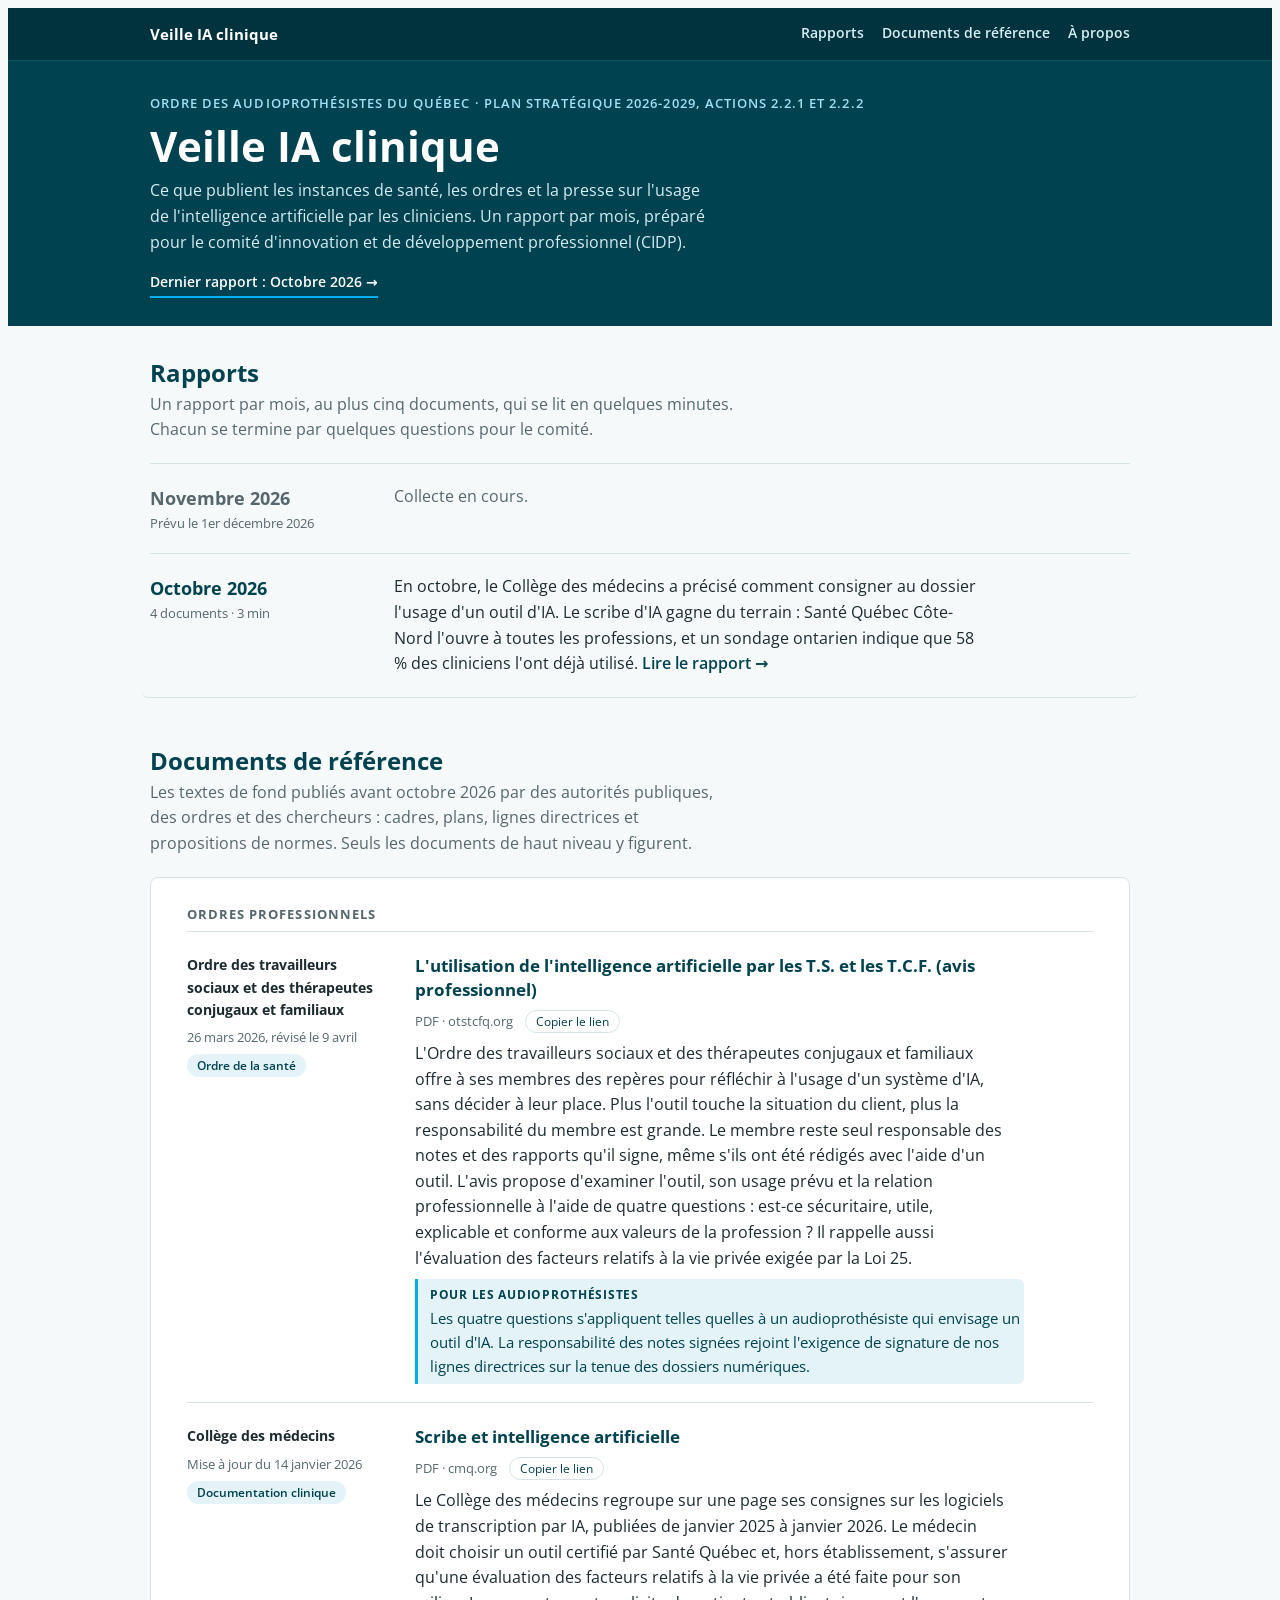
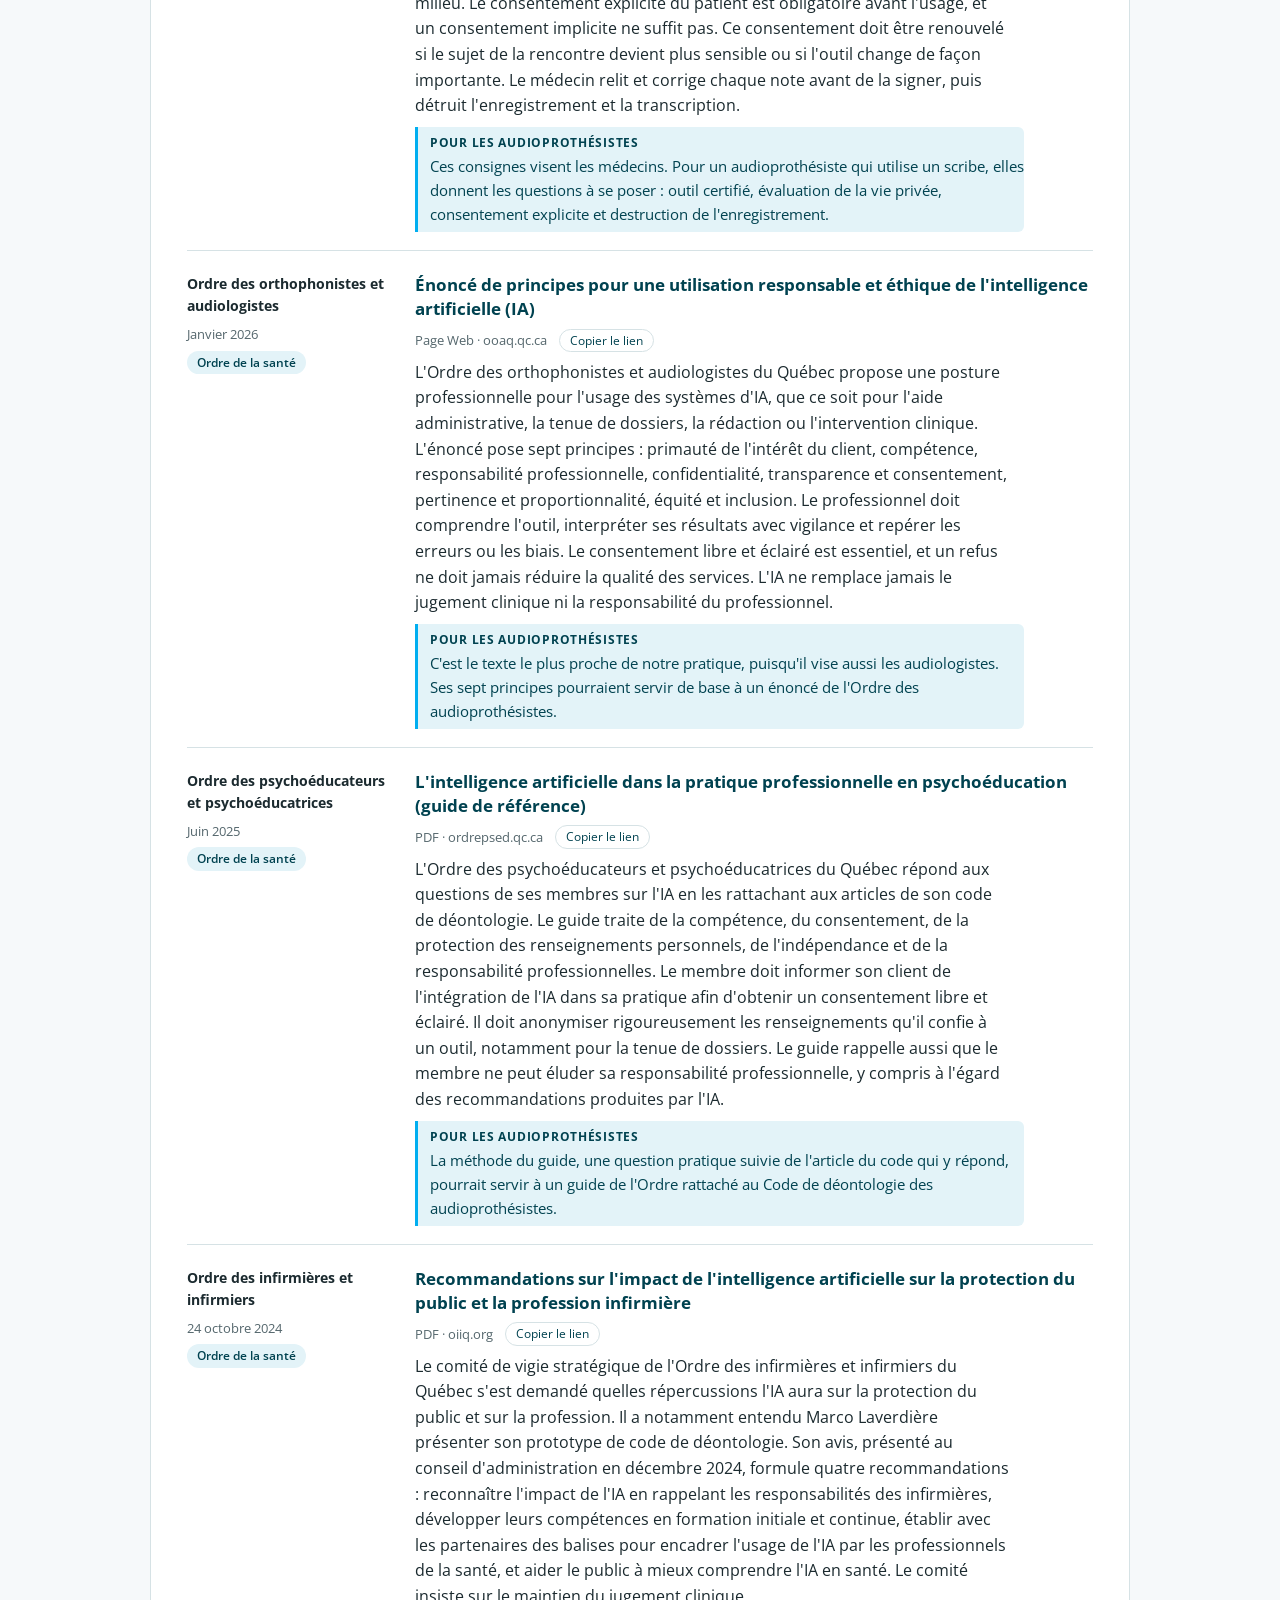
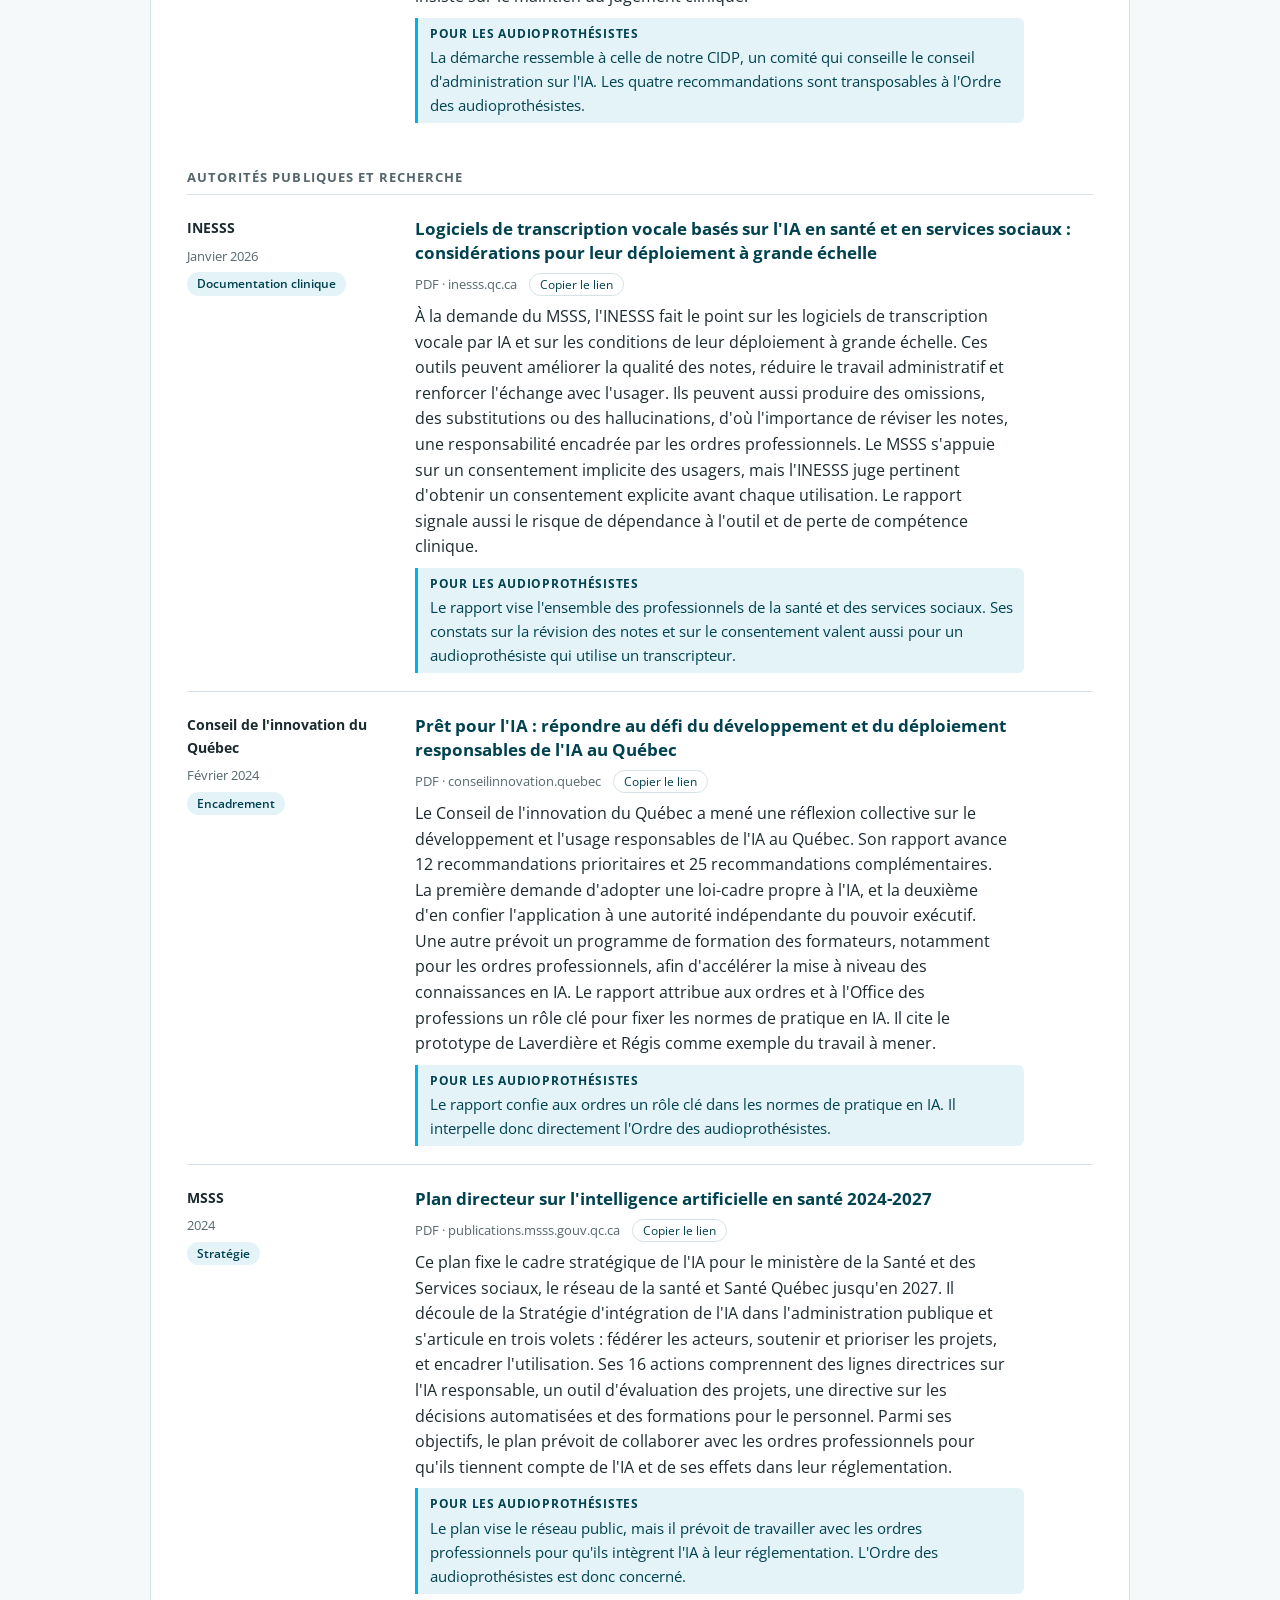
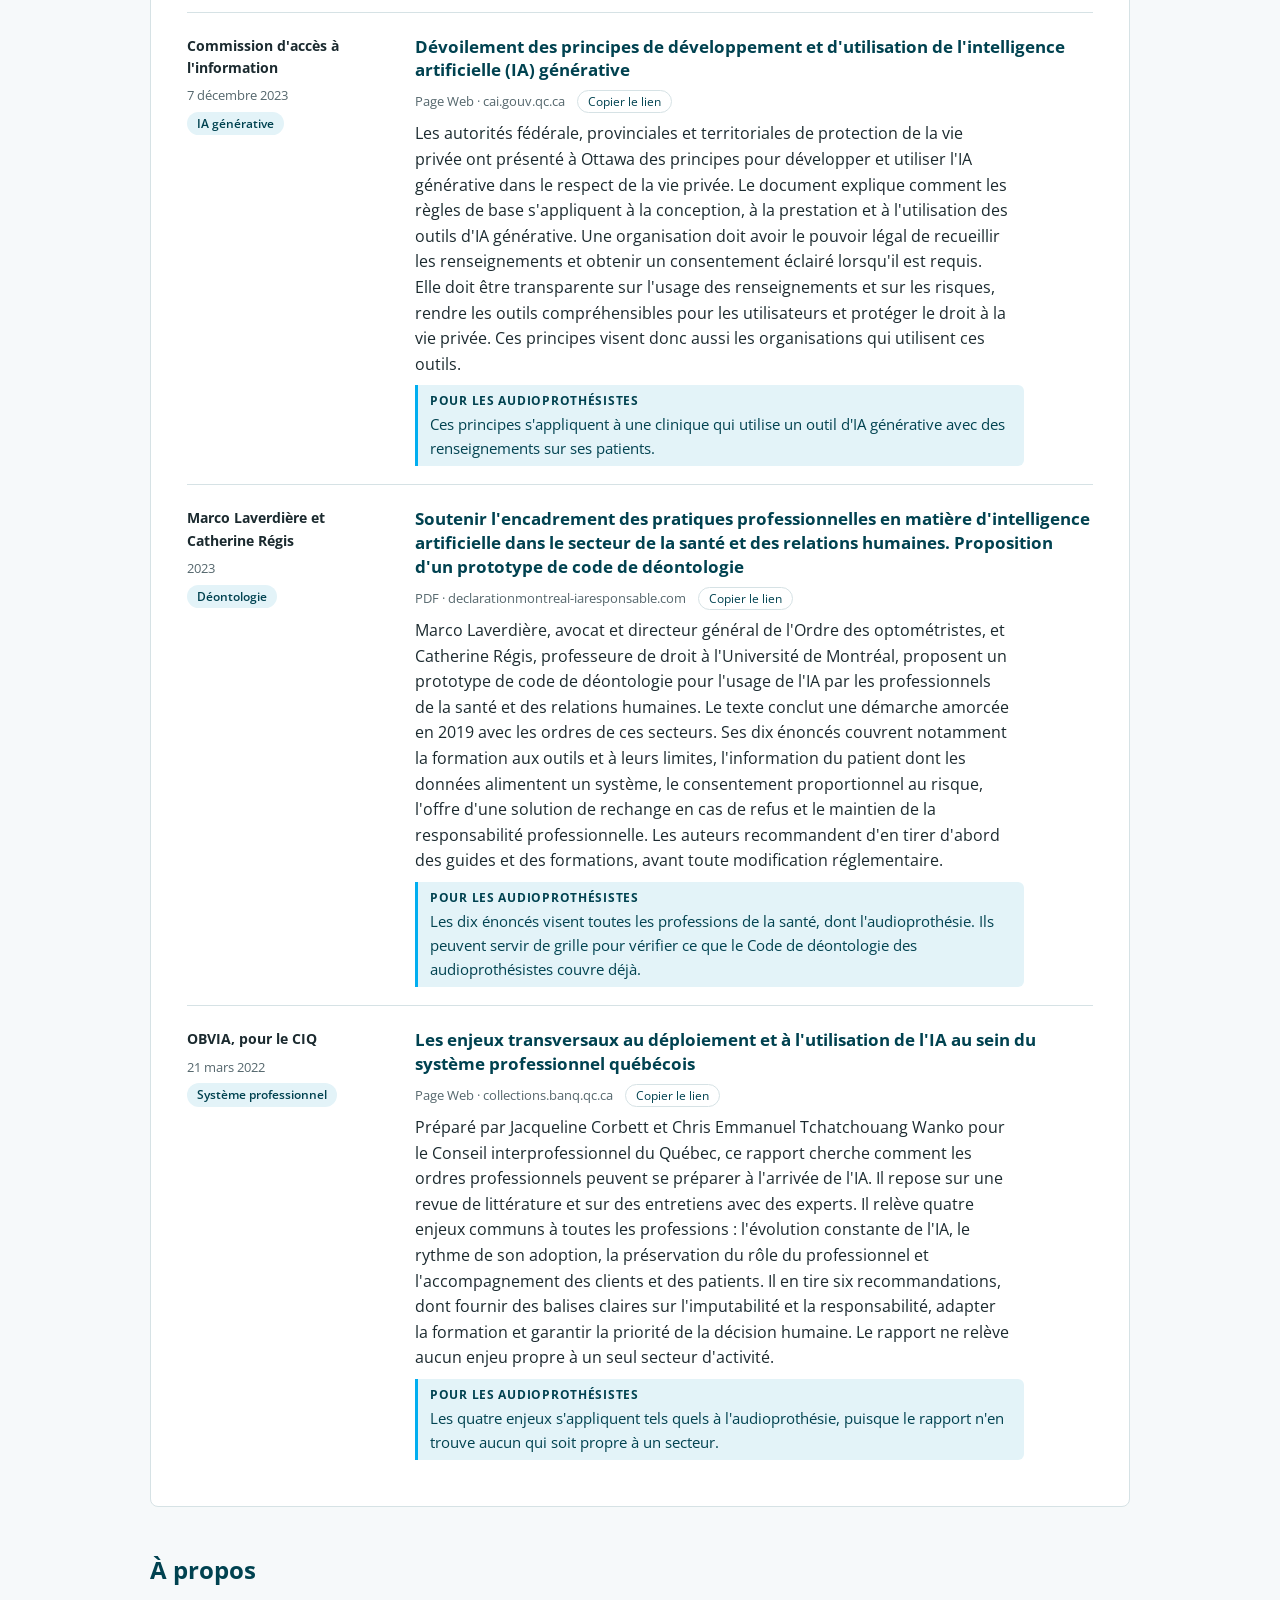
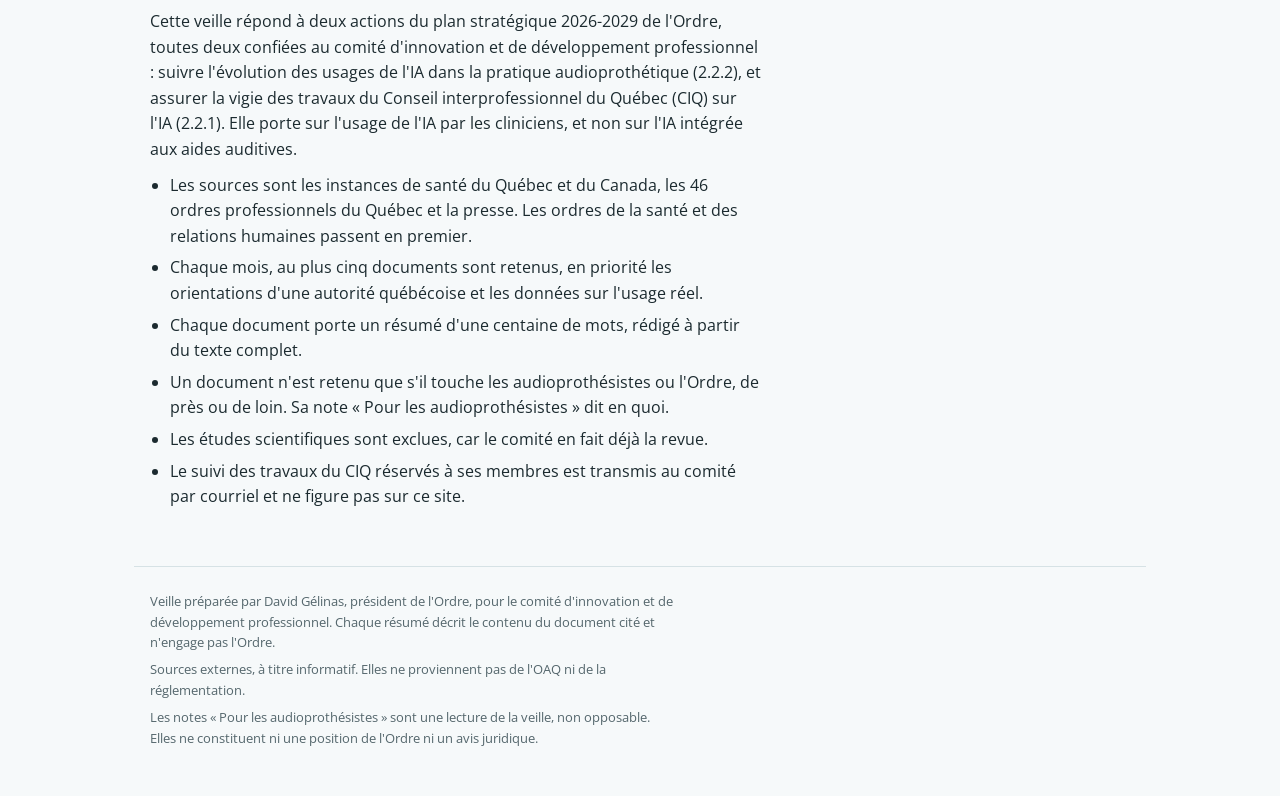
==== commit 96fddab1: "Le site couvre aussi l'action 2.2.1 (vigie des travaux du CIQ sur l'IA) Co-Authored-By: Claude Opus " ====
--- a/index.html
+++ b/index.html
@@ -21,7 +21,7 @@
 </nav>
 <header class="bandeau">
   <div class="cadre">
-    <span class="surtitre">Ordre des audioprothésistes du Québec · Plan stratégique 2026-2029, action 2.2.2</span>
+    <span class="surtitre">Ordre des audioprothésistes du Québec · Plan stratégique 2026-2029, actions 2.2.1 et 2.2.2</span>
     <h1>Veille IA clinique</h1>
     <p class="sous-titre">Ce que publient les instances de santé, les ordres et la presse sur l'usage de l'intelligence artificielle par les cliniciens. Un rapport par mois, préparé pour le comité d'innovation et de développement professionnel (CIDP).</p>
     <a class="dernier" href="rapports/2026-10.html">Dernier rapport : Octobre 2026 →</a>
@@ -163,13 +163,14 @@
         <h2 id="t-apropos">À propos</h2>
       </div>
       <div class="apropos">
-        <p>Cette veille répond à l'action 2.2.2 du plan stratégique 2026-2029 de l'Ordre : suivre l'évolution des usages de l'IA dans la pratique audioprothétique. Elle porte sur l'usage de l'IA par les cliniciens, et non sur l'IA intégrée aux aides auditives.</p>
+        <p>Cette veille répond à deux actions du plan stratégique 2026-2029 de l'Ordre, toutes deux confiées au comité d'innovation et de développement professionnel : suivre l'évolution des usages de l'IA dans la pratique audioprothétique (2.2.2), et assurer la vigie des travaux du Conseil interprofessionnel du Québec (CIQ) sur l'IA (2.2.1). Elle porte sur l'usage de l'IA par les cliniciens, et non sur l'IA intégrée aux aides auditives.</p>
         <ul>
           <li>Les sources sont les instances de santé du Québec et du Canada, les 46 ordres professionnels du Québec et la presse. Les ordres de la santé et des relations humaines passent en premier.</li>
           <li>Chaque mois, au plus cinq documents sont retenus, en priorité les orientations d'une autorité québécoise et les données sur l'usage réel.</li>
           <li>Chaque document porte un résumé d'une centaine de mots, rédigé à partir du texte complet.</li>
           <li>Un document n'est retenu que s'il touche les audioprothésistes ou l'Ordre, de près ou de loin. Sa note « Pour les audioprothésistes » dit en quoi.</li>
           <li>Les études scientifiques sont exclues, car le comité en fait déjà la revue.</li>
+          <li>Le suivi des travaux du CIQ réservés à ses membres est transmis au comité par courriel et ne figure pas sur ce site.</li>
         </ul>
       </div>
     </section>
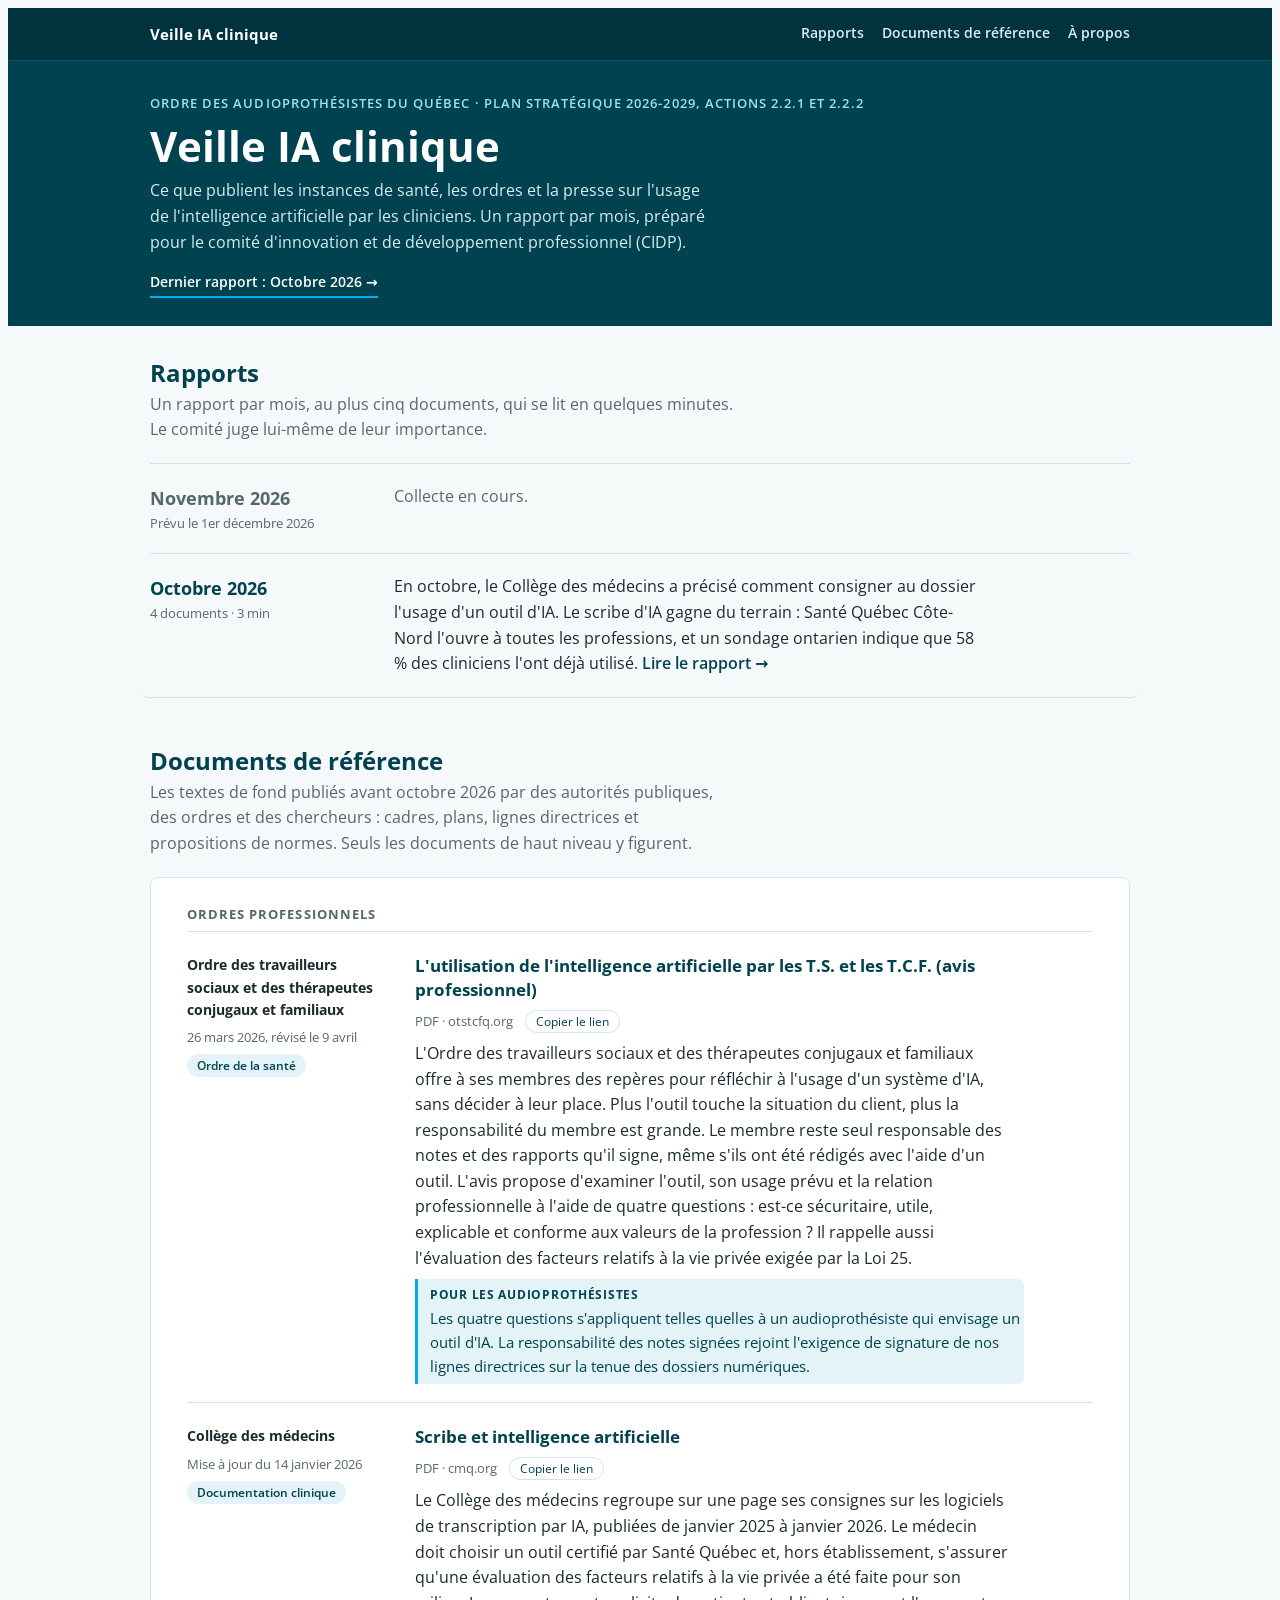
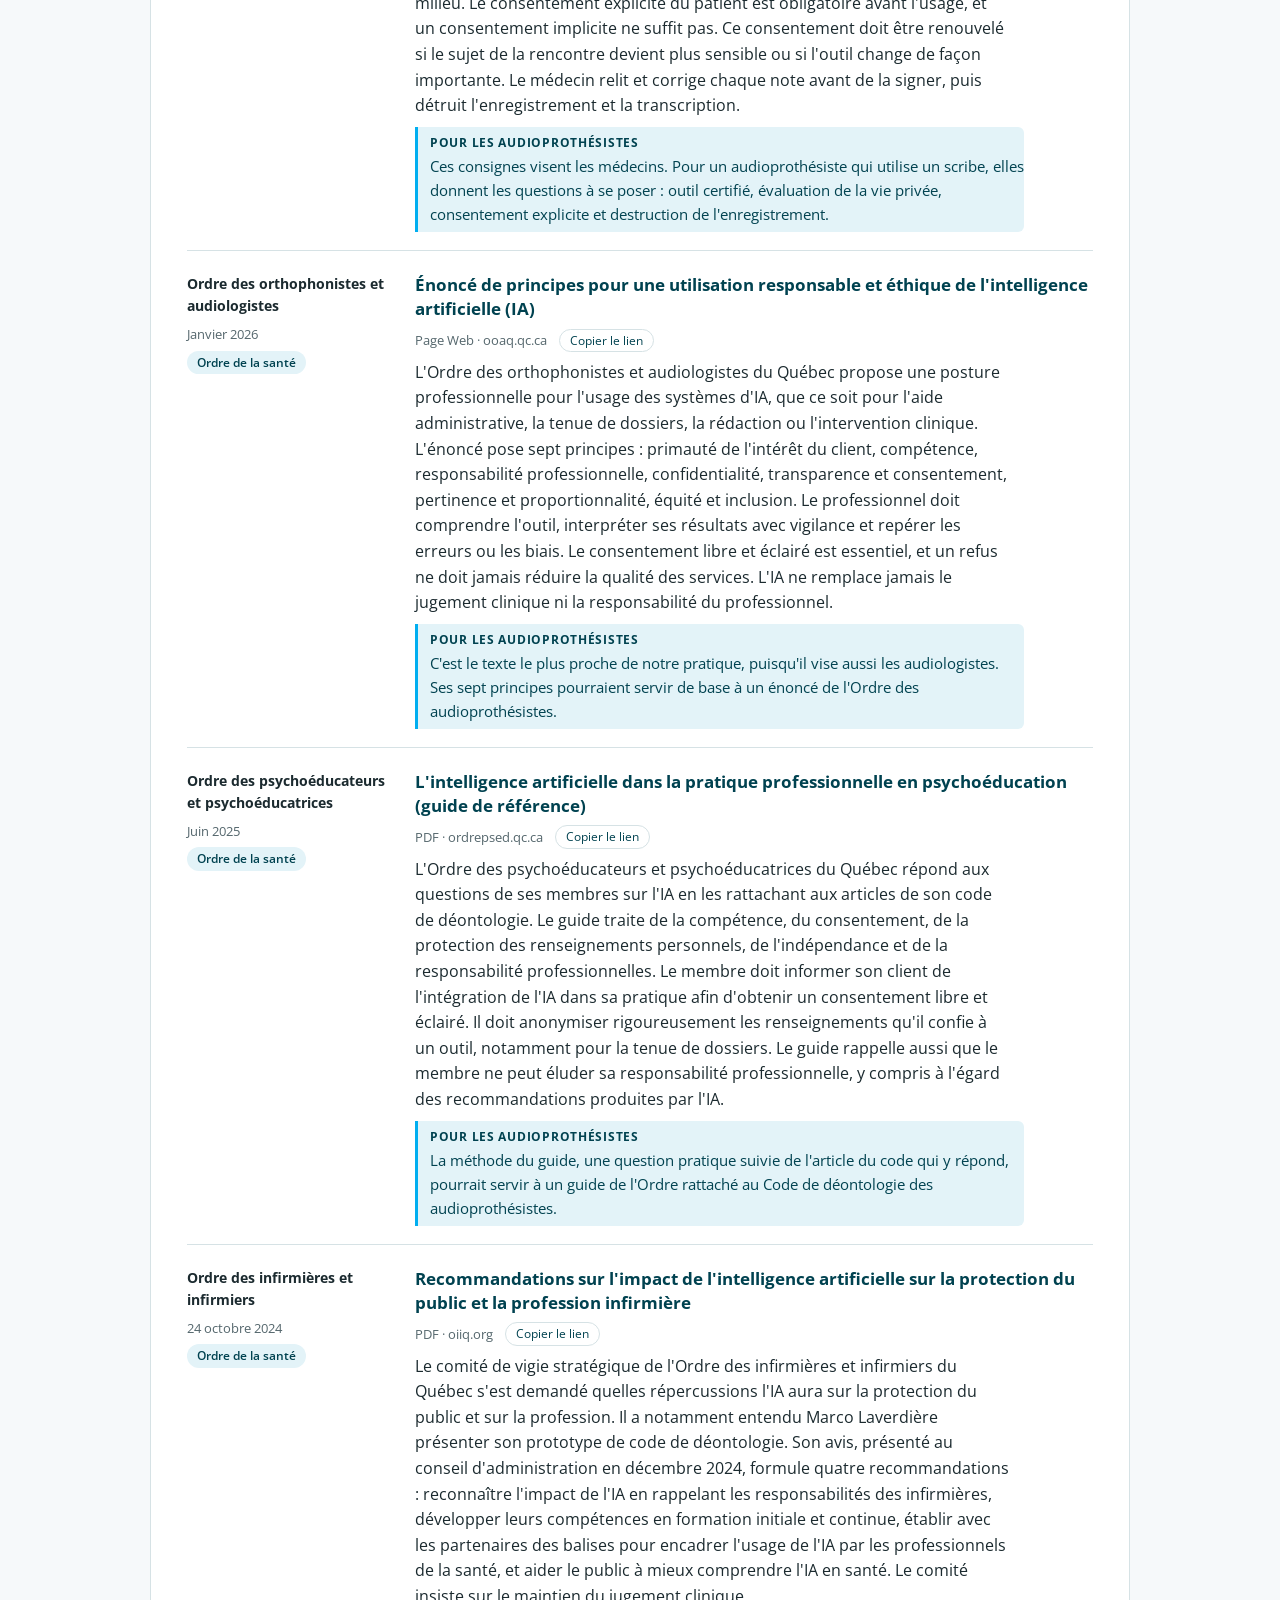
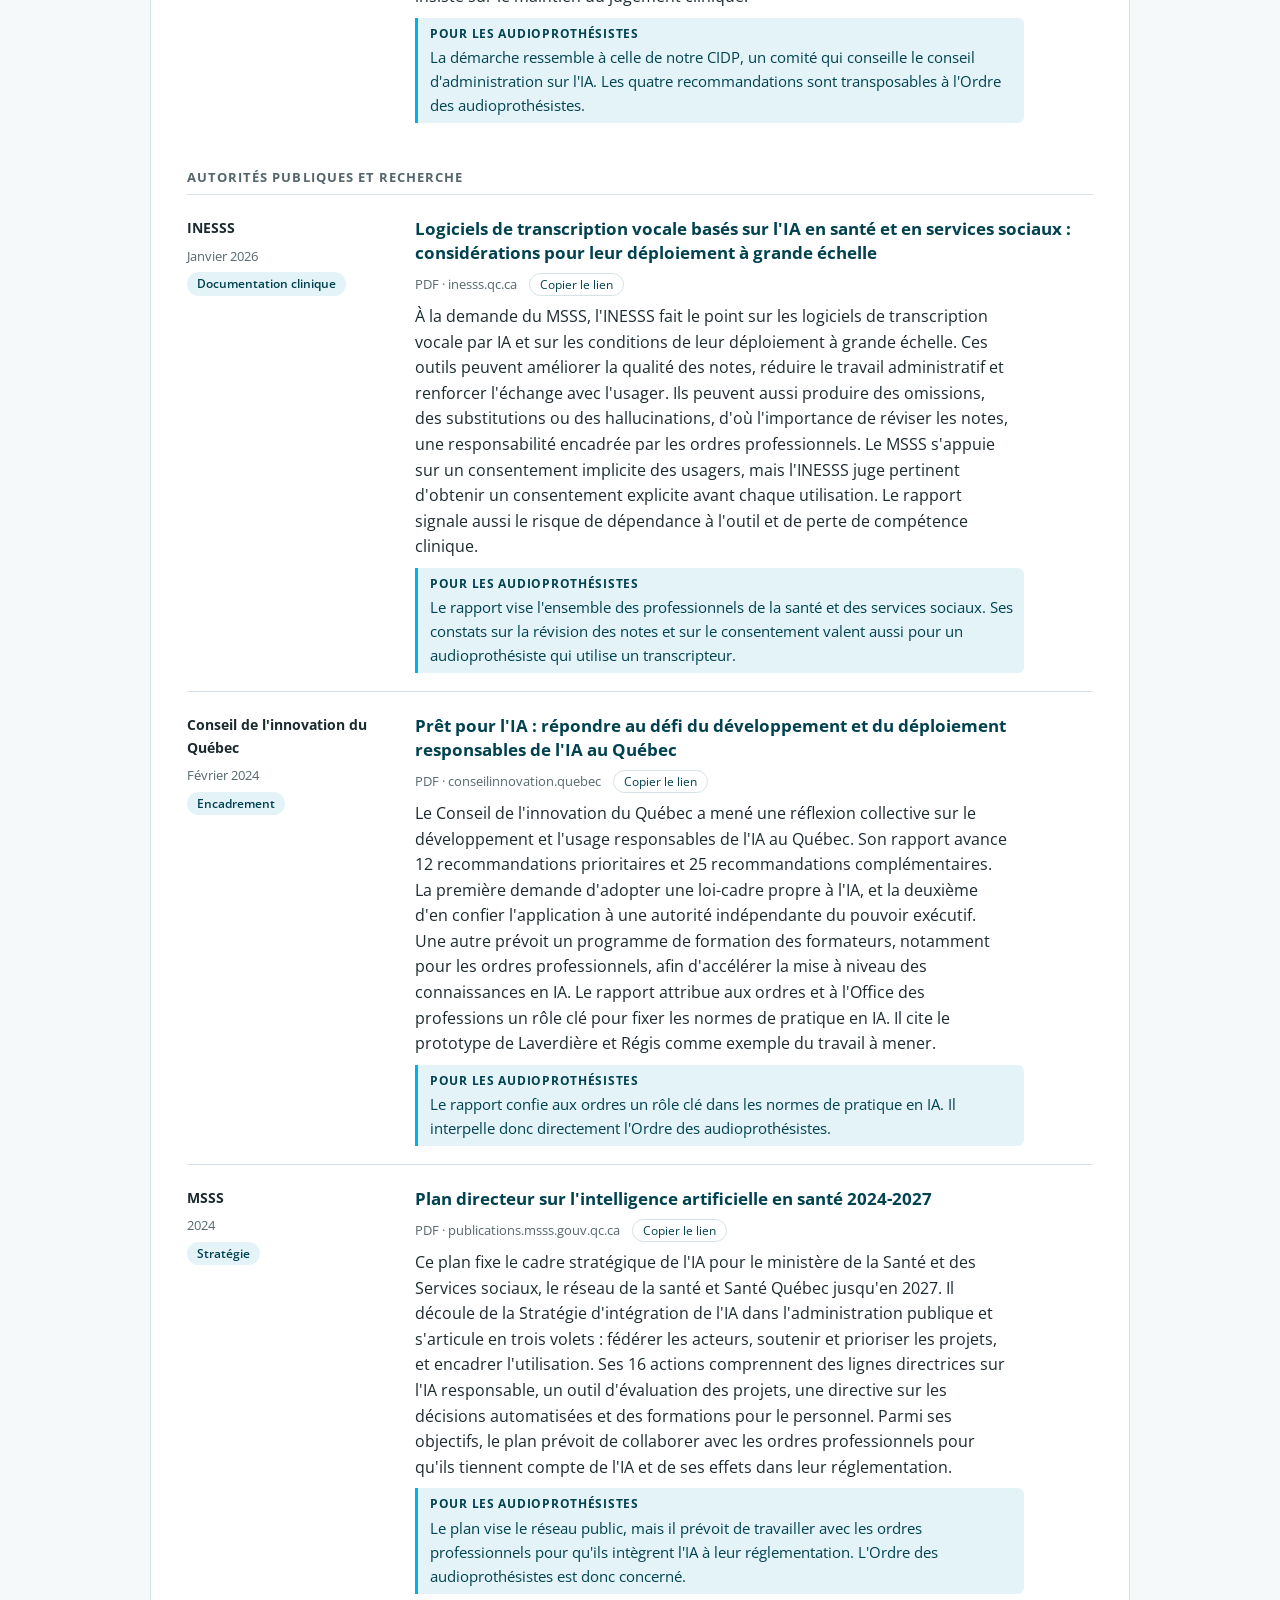
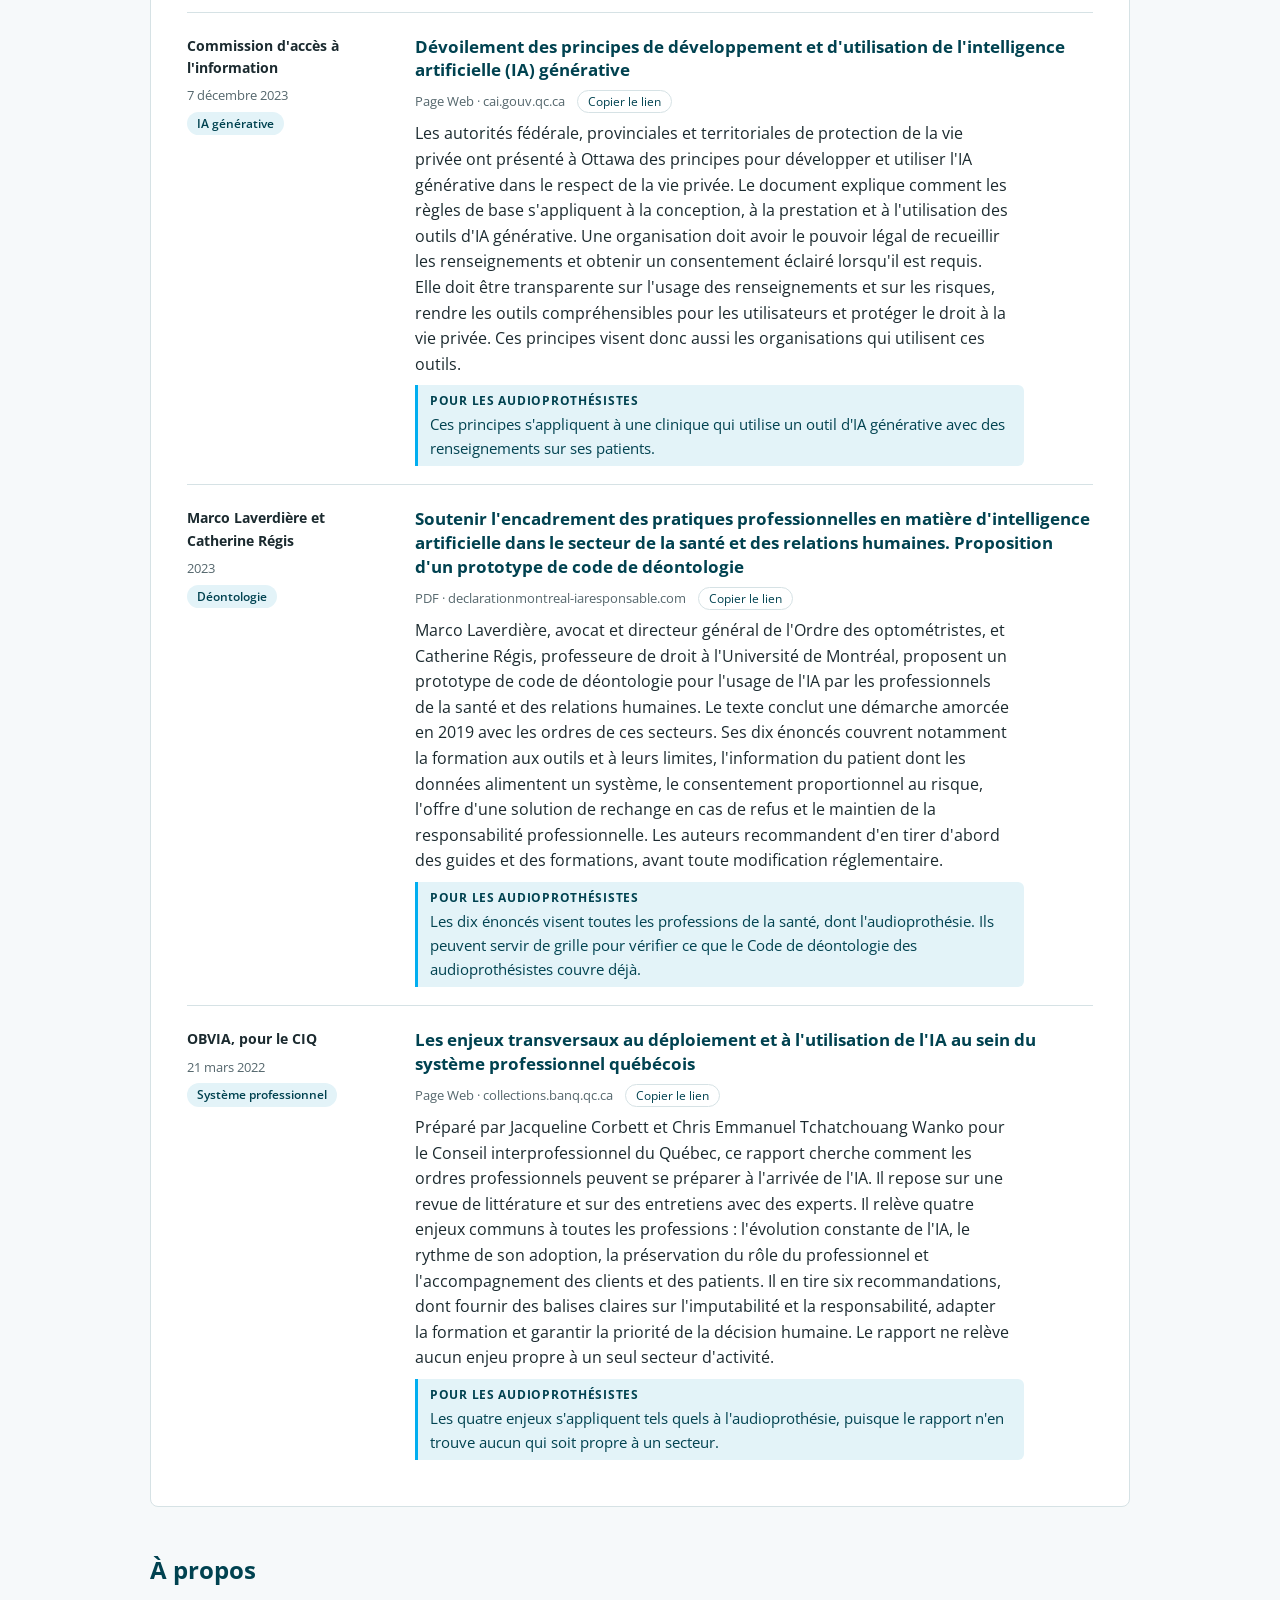
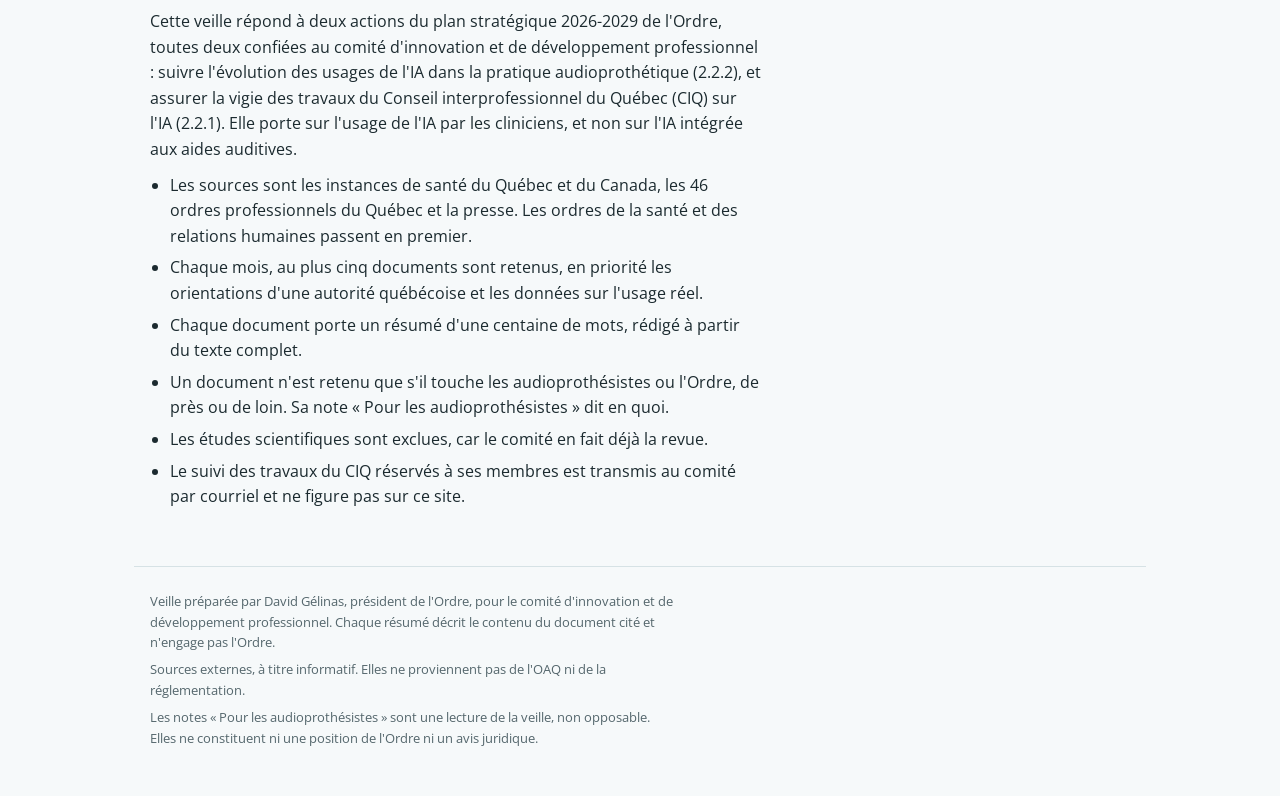
==== commit 9e9bd96c: "Questions retirées du site : c'est le CIDP qui juge de l'importance Co-Authored-By: Claude Opus 5.5 " ====
--- a/index.html
+++ b/index.html
@@ -32,7 +32,7 @@
     <section id="rapports" aria-labelledby="t-rapports">
       <div>
         <h2 id="t-rapports">Rapports</h2>
-        <p class="intro">Un rapport par mois, au plus cinq documents, qui se lit en quelques minutes. Chacun se termine par quelques questions pour le comité.</p>
+        <p class="intro">Un rapport par mois, au plus cinq documents, qui se lit en quelques minutes. Le comité juge lui-même de leur importance.</p>
       </div>
       <div class="liste-rapports">
         <div class="rapport-ligne a-venir">
--- a/assets/style.css
+++ b/assets/style.css
@@ -68,10 +68,6 @@
 .doc .corps h4 a { color: var(--encre); text-decoration: none; }
 .doc .corps h4 a:hover { text-decoration: underline; }
 .doc .corps p { margin: 0; max-width: 66ch; }
-.questions { background: var(--puce-fond); border-radius: 8px; padding: 20px 24px; display: grid; gap: 10px; }
-.questions h3 { color: var(--puce-texte); }
-.questions ol { margin: 0; padding-left: 20px; display: grid; gap: 8px; }
-.questions li { max-width: 68ch; }
 footer .cadre { padding-block: 24px 40px; border-top: 1px solid var(--filet); font-size: 13px; color: var(--doux); display: grid; gap: 6px; }
 footer p { margin: 0; max-width: 75ch; }
 
